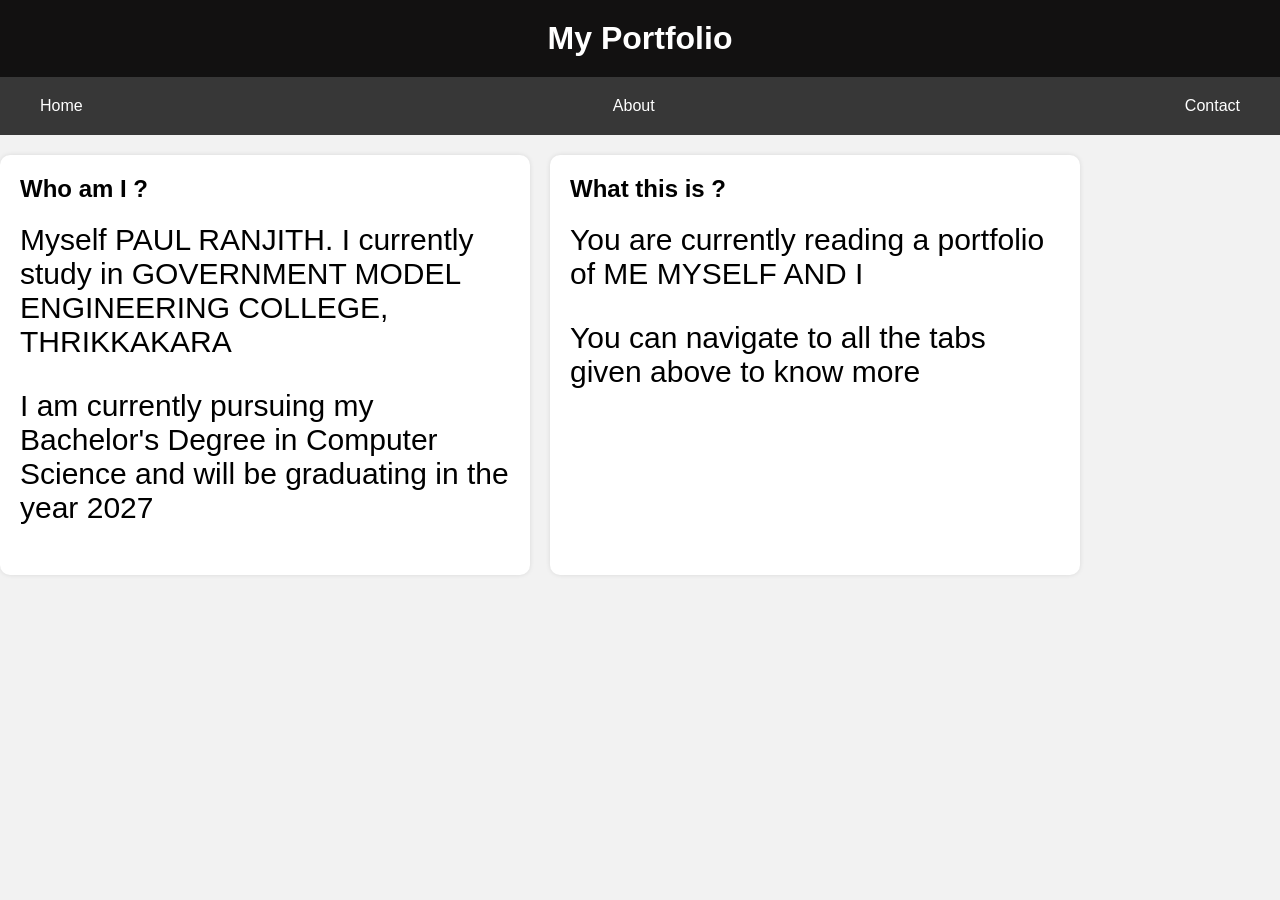
==== index.html @ 49d053ab "index.html renamed." ====
<!DOCTYPE html>
<html>
<head>
	<title>Paul's Portfolio</title>
	<style type="text/css">
		body {
			background-color: #f2f2f2;
			font-family: 'Cascadia Mono', sans-serif;
			margin: 0;
			padding: 0;
		}
		header {
			background-color: #121111;
			color: #fff;
			padding: 20px;
			text-align: center;
		}
		h1 {
			margin: 0;
		}
		nav {
			background-color: #373737;
			color: #fff;
			display: flex;
			flex-wrap: wrap;
			justify-content: space-between;
			padding: 10px 20px;
		}
		nav a {
			color: #fff;
			text-decoration: none;
			padding: 10px 20px;
		}
		main {
			display: flex;
			flex-wrap: wrap;
			margin-top: 20px;
			padding-bottom: 20px;
		}
		main article {
			background-color: #fff;
			border-radius: 10px;
			box-shadow: 0px 0px 5px rgba(0,0,0,0.1);
			flex-basis: calc(50% - 150px);
			margin-right: 20px;
            
			margin-bottom: 20px;
			padding: 20px;
		}
		main article h2 {
			margin-top: 0;
		}
		main article p {
            font-size: 30px;
			margin-top: 10px;
		}
        footer {
            background-color:#333; 
            color:#fff; 
            text-align:center; 
            padding-top:10px; 
            padding-bottom:10px; 
            position:absolute; 
            bottom:-50px; 
            width:100%;
        }
        footer p{
            margin-bottom:-5px; 
        }
    </style>
</head>
<body>
<header>
    <h1>My Portfolio</h1>
</header>
<nav>
    <a href="portfolio.html">Home</a>
    <a href="About_me.html">About</a>
    <a href="Contact.html">Contact</a>
</nav>
<main>
    <article>
        <h2>Who am I ?</h2>
        <p>Myself PAUL RANJITH. I currently study in GOVERNMENT MODEL ENGINEERING COLLEGE, THRIKKAKARA</p>
        <P>I am currently pursuing my Bachelor's Degree in Computer Science and will be graduating in the year 2027</P>

    </article>
    <article>
        <h2>What this is ?</h2>
        <p>You are currently reading a portfolio of ME MYSELF AND I</p>
        <p>You can navigate to all the tabs given above to know more</p>
    </article>
    
</main>



</body>
</html>
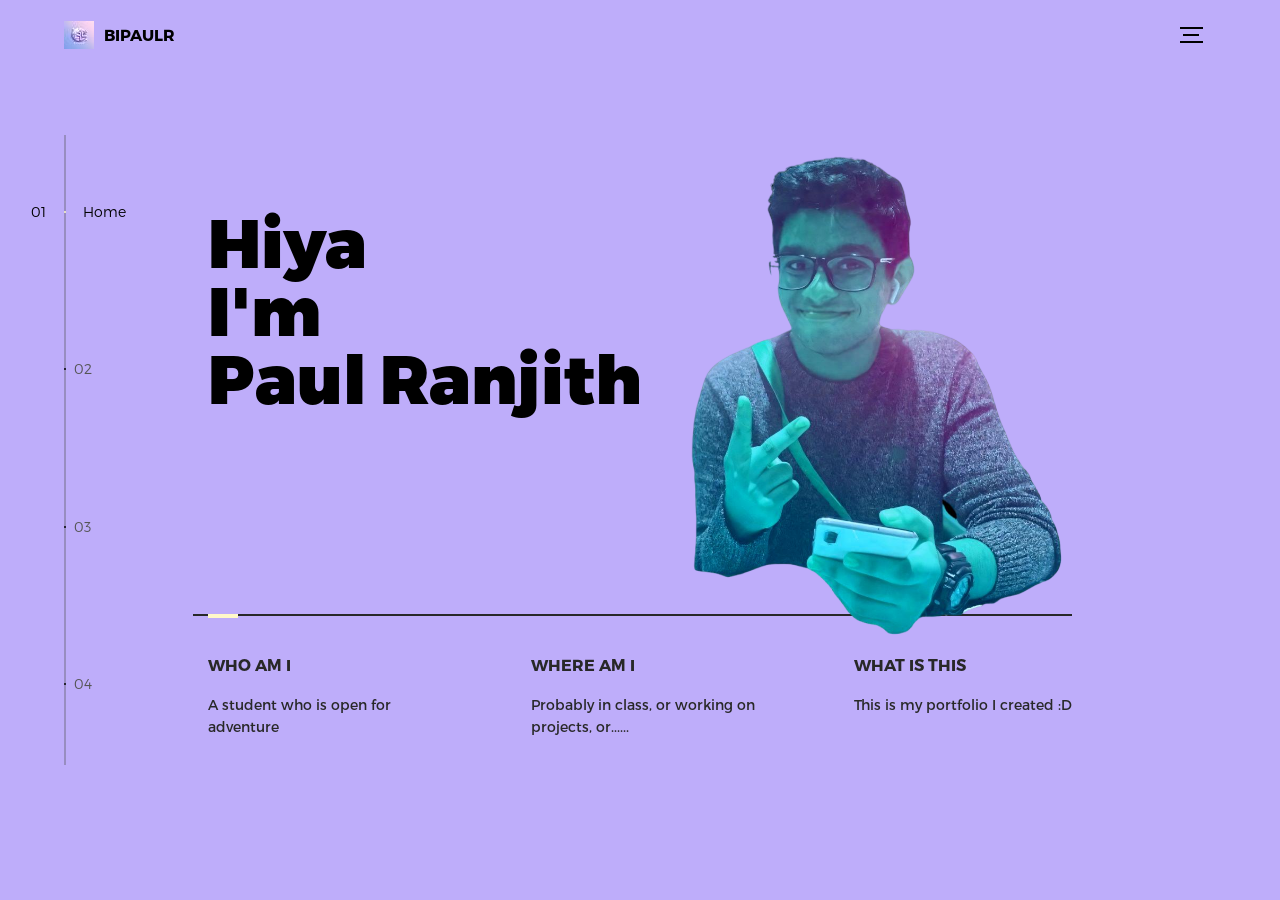
==== commit 2cbe0c42: "second try" ====
--- a/index.html
+++ b/index.html
@@ -1,100 +1,252 @@
 <!DOCTYPE html>
-<html>
+<html lang="en">
 <head>
-	<title>Paul's Portfolio</title>
-	<style type="text/css">
-		body {
-			background-color: #f2f2f2;
-			font-family: 'Cascadia Mono', sans-serif;
-			margin: 0;
-			padding: 0;
-		}
-		header {
-			background-color: #121111;
-			color: #fff;
-			padding: 20px;
-			text-align: center;
-		}
-		h1 {
-			margin: 0;
-		}
-		nav {
-			background-color: #373737;
-			color: #fff;
-			display: flex;
-			flex-wrap: wrap;
-			justify-content: space-between;
-			padding: 10px 20px;
-		}
-		nav a {
-			color: #fff;
-			text-decoration: none;
-			padding: 10px 20px;
-		}
-		main {
-			display: flex;
-			flex-wrap: wrap;
-			margin-top: 20px;
-			padding-bottom: 20px;
-		}
-		main article {
-			background-color: #fff;
-			border-radius: 10px;
-			box-shadow: 0px 0px 5px rgba(0,0,0,0.1);
-			flex-basis: calc(50% - 150px);
-			margin-right: 20px;
-            
-			margin-bottom: 20px;
-			padding: 20px;
-		}
-		main article h2 {
-			margin-top: 0;
-		}
-		main article p {
-            font-size: 30px;
-			margin-top: 10px;
-		}
-        footer {
-            background-color:#333; 
-            color:#fff; 
-            text-align:center; 
-            padding-top:10px; 
-            padding-bottom:10px; 
-            position:absolute; 
-            bottom:-50px; 
-            width:100%;
-        }
-        footer p{
-            margin-bottom:-5px; 
-        }
-    </style>
+  <title>bipaulr</title>
+  <meta charset="utf-8">
+  <meta name="viewport" content="width=device-width, initial-scale=1">
+  <meta http-equiv="X-UA-Compatible" content="IE=edge">
+  <meta name="description" content="HTML5 website template">
+  <meta name="keywords" content="global, template, html, sass, jquery">
+  <meta name="author" content="Bucky Maler">
+  <link rel="stylesheet" href="assets/css/main.css">
 </head>
 <body>
-<header>
-    <h1>My Portfolio</h1>
-</header>
-<nav>
-    <a href="portfolio.html">Home</a>
-    <a href="About_me.html">About</a>
-    <a href="Contact.html">Contact</a>
-</nav>
-<main>
-    <article>
-        <h2>Who am I ?</h2>
-        <p>Myself PAUL RANJITH. I currently study in GOVERNMENT MODEL ENGINEERING COLLEGE, THRIKKAKARA</p>
-        <P>I am currently pursuing my Bachelor's Degree in Computer Science and will be graduating in the year 2027</P>
 
-    </article>
-    <article>
-        <h2>What this is ?</h2>
-        <p>You are currently reading a portfolio of ME MYSELF AND I</p>
-        <p>You can navigate to all the tabs given above to know more</p>
-    </article>
-    
-</main>
+<!-- notification for small viewports and landscape oriented smartphones -->
+<div class="device-notification">
+  <a class="device-notification--logo" href="#0">
+    <img src="assets/img/logo.jpg" alt="logo">
+    <p>bipaulr</p>
+  </a>
+  <p class="device-notification--message">Global has so much to offer that we must request you orient your device to portrait or find a larger screen. You won't be disappointed.</p>
+</div>
 
+<div class="perspective effect-rotate-left">
+  <div class="container"><div class="outer-nav--return"></div>
+    <div id="viewport" class="l-viewport">
+      <div class="l-wrapper">
+        <header class="header">
+          <a class="header--logo" href="#0">
+            <img src="assets/img/logo.jpg" alt="logo">
+            <p>bipaulr</p>
+          </a>
+          <button class="header--cta cta">Say Hi</button>
+          <div class="header--nav-toggle">
+            <span></span>
+          </div>
+        </header>
+        <nav class="l-side-nav">
+          <ul class="side-nav">
+            <li class="is-active"><span>Home</span></li>
+            <li><span>Works</span></li>
+            <li><span>Education</span></li>
+            <li><span>Say Hi</span></li>
+          </ul>
+        </nav>
+        <ul class="l-main-content main-content">
+          <li class="l-section section section--is-active">
+            <div class="intro">
+              <div class="intro--banner">
+                <h1>Hiya<br>I'm<br>Paul Ranjith</h1>
+                <button class="cta">Hire me
+                  <svg version="1.1" id="Layer_1" xmlns="http://www.w3.org/2000/svg" xmlns:xlink="http://www.w3.org/1999/xlink" x="0px" y="0px" viewBox="0 0 150 118" style="enable-background:new 0 0 150 118;" xml:space="preserve">
+                  <g transform="translate(0.000000,118.000000) scale(0.100000,-0.100000)">
+                    <path d="M870,1167c-34-17-55-57-46-90c3-15,81-100,194-211l187-185l-565-1c-431,0-571-3-590-13c-55-28-64-94-18-137c21-20,33-20,597-20h575l-192-193C800,103,794,94,849,39c20-20,39-29,61-29c28,0,63,30,298,262c147,144,272,271,279,282c30,51,23,60-219,304C947,1180,926,1196,870,1167z"/>
+                  </g>
+                  </svg>
+                  <span class="btn-background"></span>
+                </button>
+                <img src="assets/img/purple.png" width="750px" height="1000" alt="Welcome">
+              </div>
+              <div class="intro--options">
+                <a href="#0">
+                  <h3>Who am I</h3>
+                  <p>A student who is open for adventure</p>
+                </a>
+                <a href="#0">
+                  <h3>Where am I</h3>
+                  <p>Probably in class, or working on projects, or......</p>
+                </a>
+                <a href="#0">
+                  <h3>What is this</h3>
+                  <p>This is my portfolio I created :D</p>
+                </a>
+              </div>
+            </div>
+          </li>
+          <li class="l-section section">
+            <div class="work">
+              <h2>Selected work</h2>
+              <div class="work--lockup">
+                <ul class="slider">
+                  <li class="slider--item slider--item-left">
+                    <a href="https://www.linkedin.com/in/paul-ranjith-99b04a291/">
+                      <div class="slider--item-image">
+                        <img src="assets/img/4160a0a7-2f9a-4da7-a329-1d5e3e034acc-1746190487-1368999503-transformed.jpeg" alt="LinkedIn">
+                      </div>
+                      <p class="slider--item-title">LinkedIn</p>
+                      <p class="slider--item-description">Go to my LikedIn</p>
+                    </a>
+                  </li>
+                  <li class="slider--item slider--item-center">
+                    <a href="https://linktr.ee/bipaulr">
+                      <div class="slider--item-image">
+                        <img src="assets/img/linktree.png" alt="Linktree">
+                      </div>
+                      <p class="slider--item-title">Linktree</p>
+                      <p class="slider--item-description">Go to my </p>
+                    </a>
+                  </li>
+                  <li class="slider--item slider--item-right">
+                    <a href="https://github.com/bipaulr">
+                      <div class="slider--item-image">
+                        <img src="assets/img/github.jpg" alt="Github">
+                      </div>
+                      <p class="slider--item-title">Github</p>
+                      <p class="slider--item-description">Go to my Github</p>
+                    </a>
+                  </li>
+                </ul>
+                <div class="slider--prev">
+                  <svg version="1.1" id="Layer_1" xmlns="http://www.w3.org/2000/svg" xmlns:xlink="http://www.w3.org/1999/xlink" x="0px" y="0px"
+                  viewBox="0 0 150 118" style="enable-background:new 0 0 150 118;" xml:space="preserve">
+                  <g transform="translate(0.000000,118.000000) scale(0.100000,-0.100000)">
+                    <path d="M561,1169C525,1155,10,640,3,612c-3-13,1-36,8-52c8-15,134-145,281-289C527,41,562,10,590,10c22,0,41,9,61,29
+                    c55,55,49,64-163,278L296,510h575c564,0,576,0,597,20c46,43,37,109-18,137c-19,10-159,13-590,13l-565,1l182,180
+                    c101,99,187,188,193,199c16,30,12,57-12,84C631,1174,595,1183,561,1169z"/>
+                  </g>
+                  </svg>
+                </div>
+                <div class="slider--next">
+                  <svg version="1.1" id="Layer_1" xmlns="http://www.w3.org/2000/svg" xmlns:xlink="http://www.w3.org/1999/xlink" x="0px" y="0px" viewBox="0 0 150 118" style="enable-background:new 0 0 150 118;" xml:space="preserve">
+                  <g transform="translate(0.000000,118.000000) scale(0.100000,-0.100000)">
+                    <path d="M870,1167c-34-17-55-57-46-90c3-15,81-100,194-211l187-185l-565-1c-431,0-571-3-590-13c-55-28-64-94-18-137c21-20,33-20,597-20h575l-192-193C800,103,794,94,849,39c20-20,39-29,61-29c28,0,63,30,298,262c147,144,272,271,279,282c30,51,23,60-219,304C947,1180,926,1196,870,1167z"/>
+                  </g>
+                  </svg>
+                </div>
+              </div>
+            </div>
+          </li>
+          <li class="l-section section">
+            <div class="about">
+              <div class="about--banner">
+                <h2>These<br>are the places <br>that educated<br>me</h2>
+                <a href="#0">Education
+                  <span>
+                    <svg version="1.1" id="Layer_1" xmlns="http://www.w3.org/2000/svg" xmlns:xlink="http://www.w3.org/1999/xlink" x="0px" y="0px" viewBox="0 0 150 118" style="enable-background:new 0 0 150 118;" xml:space="preserve">
+                    <g transform="translate(0.000000,118.000000) scale(0.100000,-0.100000)">
+                      <path d="M870,1167c-34-17-55-57-46-90c3-15,81-100,194-211l187-185l-565-1c-431,0-571-3-590-13c-55-28-64-94-18-137c21-20,33-20,597-20h575l-192-193C800,103,794,94,849,39c20-20,39-29,61-29c28,0,63,30,298,262c147,144,272,271,279,282c30,51,23,60-219,304C947,1180,926,1196,870,1167z"/>
+                    </g>
+                    </svg>
+                  </span>
+                </a>
+                <img src="assets/img/explosion.png" alt="About Us">
+              </div>
+              <div class="about--options">
+                <a href="https://devamatha.com/">
+                  <h3>Devamatha</h3>
+                </a>
+                <a href="https://www.cps.ac.in/">
+                  <h3>Chavara</h3>
+                </a>
+                <a href="https://www.mec.ac.in/">
+                  <h3>Model</h3>
+                </a>
+              </div>
+            </div>
+          </li>
+          
+          <li class="l-section section">
+            <div class="hire">
+              <h2>Now lemme know YOU. Who are YOU?</h2>
+              <!-- checkout formspree.io for easy form setup -->
+              <form class="work-request">
+                <div class="work-request--options">
+                  <span class="options-a">
+                    <input id="opt-1" type="checkbox" value="app design">
+                    <label for="opt-1">
+                      <svg version="1.1" id="Layer_1" xmlns="http://www.w3.org/2000/svg" xmlns:xlink="http://www.w3.org/1999/xlink" x="0px" y="0px"
+                      viewBox="0 0 150 111" style="enable-background:new 0 0 150 111;" xml:space="preserve">
+                      <g transform="translate(0.000000,111.000000) scale(0.100000,-0.100000)">
+                        <path d="M950,705L555,310L360,505C253,612,160,700,155,700c-6,0-44-34-85-75l-75-75l278-278L550-5l475,475c261,261,475,480,475,485c0,13-132,145-145,145C1349,1100,1167,922,950,705z"/>
+                      </g>
+                      </svg>
+                      Colleague
+                    </label>
+                    <input id="opt-2" type="checkbox" value="graphic design">
+                    <label for="opt-2">
+                      <svg version="1.1" id="Layer_1" xmlns="http://www.w3.org/2000/svg" xmlns:xlink="http://www.w3.org/1999/xlink" x="0px" y="0px"
+                      viewBox="0 0 150 111" style="enable-background:new 0 0 150 111;" xml:space="preserve">
+                      <g transform="translate(0.000000,111.000000) scale(0.100000,-0.100000)">
+                        <path d="M950,705L555,310L360,505C253,612,160,700,155,700c-6,0-44-34-85-75l-75-75l278-278L550-5l475,475c261,261,475,480,475,485c0,13-132,145-145,145C1349,1100,1167,922,950,705z"/>
+                      </g>
+                      </svg>
+                      Professor
+                    </label>
+                    <input id="opt-3" type="checkbox" value="motion design">
+                    <label for="opt-3">
+                      <svg version="1.1" id="Layer_1" xmlns="http://www.w3.org/2000/svg" xmlns:xlink="http://www.w3.org/1999/xlink" x="0px" y="0px"
+                      viewBox="0 0 150 111" style="enable-background:new 0 0 150 111;" xml:space="preserve">
+                      <g transform="translate(0.000000,111.000000) scale(0.100000,-0.100000)">
+                        <path d="M950,705L555,310L360,505C253,612,160,700,155,700c-6,0-44-34-85-75l-75-75l278-278L550-5l475,475c261,261,475,480,475,485c0,13-132,145-145,145C1349,1100,1167,922,950,705z"/>
+                      </g>
+                      </svg>
+                      Internship
+                    </label>
+                  </span>
+                  <span class="options-b">
+                    <input id="opt-4" type="checkbox" value="ux design">
+                    <label for="opt-4">
+                      <svg version="1.1" id="Layer_1" xmlns="http://www.w3.org/2000/svg" xmlns:xlink="http://www.w3.org/1999/xlink" x="0px" y="0px"
+                      viewBox="0 0 150 111" style="enable-background:new 0 0 150 111;" xml:space="preserve">
+                      <g transform="translate(0.000000,111.000000) scale(0.100000,-0.100000)">
+                        <path d="M950,705L555,310L360,505C253,612,160,700,155,700c-6,0-44-34-85-75l-75-75l278-278L550-5l475,475c261,261,475,480,475,485c0,13-132,145-145,145C1349,1100,1167,922,950,705z"/>
+                      </g>
+                      </svg>
+                      Family
+                    </label>
+                    <input id="opt-5" type="checkbox" value="webdesign">
+                    <label for="opt-5">
+                      <svg version="1.1" id="Layer_1" xmlns="http://www.w3.org/2000/svg" xmlns:xlink="http://www.w3.org/1999/xlink" x="0px" y="0px"
+                      viewBox="0 0 150 111" style="enable-background:new 0 0 150 111;" xml:space="preserve">
+                      <g transform="translate(0.000000,111.000000) scale(0.100000,-0.100000)">
+                        <path d="M950,705L555,310L360,505C253,612,160,700,155,700c-6,0-44-34-85-75l-75-75l278-278L550-5l475,475c261,261,475,480,475,485c0,13-132,145-145,145C1349,1100,1167,922,950,705z"/>
+                      </g>
+                      </svg>
+                      Friend
+                    </label>
+                    
+                  </span>
+                </div>
+                <div class="work-request--information">
+                  <div class="information-name">
+                    <input id="name" type="text" spellcheck="false">
+                    <label for="name">Name</label>
+                  </div>
+                  <div class="information-email">
+                    <input id="email" type="email" spellcheck="false">
+                    <label for="email">Email</label>
+                  </div>
+                </div>
+                <input type="submit" value="Say Hi">
+              </form>
+            </div>
+          </li>
+        </ul>
+      </div>
+    </div>
+  </div>
+  <ul class="outer-nav">
+    <li class="is-active">Home</li>
+    <li>Works</li>
+    <li>Education</li>
+   
+    <li>Say Hi</li>
+  </ul>
+</div>
 
-
+<script src="https://ajax.googleapis.com/ajax/libs/jquery/2.2.4/jquery.min.js"></script>
+<script>window.jQuery || document.write('<script src="assets/js/vendor/jquery-2.2.4.min.js"><\/script>')</script>
+<script src="assets/js/functions-min.js"></script>
 </body>
 </html>
-
--- a/assets/css/main.css
+++ b/assets/css/main.css
@@ -0,0 +1,1569 @@
+@font-face{
+	font-family:'Montserrat';
+	src:url("fonts/Montserrat-Black.eot");
+	src:local("☺"),url("fonts/Montserrat-Black.woff") format("woff"),url("fonts/Montserrat-Black.ttf") format("truetype"),url("fonts/Montserrat-Black.svg") format("svg");
+	font-weight:900;
+	font-style:normal
+}
+@font-face{
+	font-family:'Montserrat';
+	src:url("fonts/Montserrat-Bold.eot");
+	src:local("☺"),url("fonts/Montserrat-Bold.woff") format("woff"),url("fonts/Montserrat-Bold.ttf") format("truetype"),url("fonts/Montserrat-Bold.svg") format("svg");
+	font-weight:700;
+	font-style:normal
+}
+@font-face{
+	font-family:'Montserrat';
+	src:url("fonts/Montserrat-Regular.eot");
+	src:local("☺"),url("fonts/Montserrat-Regular.woff") format("woff"),url("fonts/Montserrat-Regular.ttf") format("truetype"),url("fonts/Montserrat-Regular.svg") format("svg");
+	font-weight:400;
+	font-style:normal
+}
+@font-face{
+	font-family:'Montserrat';
+	src:url("fonts/Montserrat-Light.eot");
+	src:local("☺"),url("fonts/Montserrat-Light.woff") format("woff"),url("fonts/Montserrat-Light.ttf") format("truetype"),url("fonts/Montserrat-Light.svg") format("svg");
+	font-weight:300;
+	font-style:normal
+}
+/*! normalize.css v3.0.2 | MIT License | git.io/normalize */
+html{
+	font-family:sans-serif;
+	-ms-text-size-adjust:100%;
+	-webkit-text-size-adjust:100%
+}
+body{
+	margin:0
+}
+article,aside,details,figcaption,figure,footer,header,hgroup,main,menu,nav,section,summary{
+	display:block
+}
+audio,canvas,progress,video{
+	display:inline-block;
+	vertical-align:baseline
+}
+audio:not([controls]){
+	display:none;
+	height:0
+}
+[hidden],template{
+	display:none
+}
+a{
+	background-color:transparent
+}
+a:active,a:hover{
+	outline:0
+}
+abbr[title]{
+	border-bottom:1px dotted
+}
+b,strong{
+	font-weight:bold
+}
+dfn{
+	font-style:italic
+}
+h1{
+	font-size:2em;
+	margin:0.67em 0
+}
+mark{
+	background:#ff0;
+	color:#BEADFA
+}
+small{
+	font-size:80%
+}
+sub,sup{
+	font-size:75%;
+	line-height:0;
+	position:relative;
+	vertical-align:baseline
+}
+sup{
+	top:-0.5em
+}
+sub{
+	bottom:-0.25em
+}
+img{
+	border:0
+}
+svg:not(:root){
+	overflow:hidden
+}
+figure{
+	margin:1em 40px
+}
+hr{
+	box-sizing:content-box;
+	height:0
+}
+pre{
+	overflow:auto
+}
+code,kbd,pre,samp{
+	font-family:monospace, monospace;
+	font-size:1em
+}
+button,input,optgroup,select,textarea{
+	color:inherit;
+	font:inherit;
+	margin:0
+}
+button{
+	overflow:visible
+}
+button,select{
+	text-transform:none
+}
+button,html input[type="button"],input[type="reset"],input[type="submit"]{
+	-webkit-appearance:button;
+	cursor:pointer
+}
+button[disabled],html input[disabled]{
+	cursor:default
+}
+button::-moz-focus-inner,input::-moz-focus-inner{
+	border:0;
+	padding:0
+}
+input{
+	line-height:normal
+}
+input[type="checkbox"],input[type="radio"]{
+	box-sizing:border-box;
+	padding:0
+}
+input[type="number"]::-webkit-inner-spin-button,input[type="number"]::-webkit-outer-spin-button{
+	height:auto
+}
+input[type="search"]{
+	-webkit-appearance:textfield;
+	box-sizing:content-box
+}
+input[type="search"]::-webkit-search-cancel-button,input[type="search"]::-webkit-search-decoration{
+	-webkit-appearance:none
+}
+fieldset{
+	border:1px solid #c0c0c0;
+	margin:0 2px;
+	padding:0.35em 0.625em 0.75em
+}
+legend{
+	border:0;
+	padding:0
+}
+textarea{
+	overflow:auto
+}
+optgroup{
+	font-weight:bold
+}
+table{
+	border-collapse:collapse;
+	border-spacing:0
+}
+td,th{
+	padding:0
+}
+::-moz-selection{
+	background:#FFF498
+}
+::selection{
+	background:#FFF498
+}
+::-moz-selection{
+	background:#FFF498
+}
+img::-moz-selection{
+	background:transparent
+}
+img::selection{
+	background:transparent
+}
+img::-moz-selection{
+	background:transparent
+}
+body{
+	-webkit-tap-highlight-color:#FFF498
+}
+body{
+	background-color:#BEADFA;
+	font-size:14px;
+	line-height:1.6;
+	font-family:"Montserrat",sans-serif;
+	color:#000;
+	-webkit-font-smoothing:antialiased;
+	-webkit-text-size-adjust:100%
+}
+.l-viewport{
+	position:relative;
+	width:100%;
+	height:100vh;
+	box-shadow:0 0 45px 5px rgba(0,0,0,0.85);
+	overflow:hidden
+}
+.l-wrapper{
+	position:relative;
+	width:1440px;
+	max-width:90%;
+	height:100%;
+	margin:0 auto
+}
+.l-side-nav{
+	position:absolute;
+	left:0;
+	display:-webkit-box;
+	display:-webkit-flex;
+	display:-ms-flexbox;
+	display:flex;
+	height:100%;
+	-webkit-box-align:center;
+	-webkit-align-items:center;
+	-ms-flex-align:center;
+	align-items:center
+}
+.l-side-nav::before{
+	content:"";
+	position:absolute;
+	top:50%;
+	left:0;
+	-webkit-transform:translateY(-50%);
+	transform:translateY(-50%);
+	width:2px;
+	height:70%;
+	max-height:750px;
+	background-color:#555;
+	opacity:.35;
+	z-index:10
+}
+@media (max-width: 1180px){
+	.l-side-nav{
+		display:none
+}
+}
+.l-main-content{
+	position:relative;
+	width:100%;
+	height:100%;
+	margin:0;
+	padding:0;
+	list-style:none
+}
+.l-section{
+	position:absolute;
+	width:100%;
+	height:100%
+}
+.device-notification{
+	display:none;
+	position:fixed;
+	top:0;
+	left:0;
+	width:100%;
+	height:100%;
+	-webkit-box-orient:vertical;
+	-webkit-box-direction:normal;
+	-webkit-flex-direction:column;
+	-ms-flex-direction:column;
+	flex-direction:column;
+	-webkit-box-align:center;
+	-webkit-align-items:center;
+	-ms-flex-align:center;
+	-ms-grid-row-align:center;
+	align-items:center;
+	-webkit-box-pack:center;
+	-webkit-justify-content:center;
+	-ms-flex-pack:center;
+	justify-content:center;
+	background-color:#BEADFA;
+	z-index:12
+}
+.device-notification--logo{
+	display:-webkit-box;
+	display:-webkit-flex;
+	display:-ms-flexbox;
+	display:flex;
+	-webkit-box-align:center;
+	-webkit-align-items:center;
+	-ms-flex-align:center;
+	align-items:center;
+	text-decoration:none;
+	color:#000
+}
+.device-notification--logo p{
+	margin:0 0 0 10px;
+	font-size:16px;
+	font-weight:700;
+	text-transform:uppercase
+}
+.device-notification--message{
+	width:70%;
+	margin:30px 0 0 0;
+	font-weight:700;
+	text-align:center
+}
+@media (max-width: 767px) and (min-width: 601px) and (max-height: 680px){
+	.device-notification{
+		display:-webkit-box;
+		display:-webkit-flex;
+		display:-ms-flexbox;
+		display:flex
+}
+}
+@media (max-width: 600px) and (min-width: 480px) and (max-height: 580px){
+	.device-notification{
+		display:-webkit-box;
+		display:-webkit-flex;
+		display:-ms-flexbox;
+		display:flex
+}
+}
+@media (max-width: 736px) and (min-width: 360px) and (orientation: landscape){
+	.device-notification{
+		display:-webkit-box;
+		display:-webkit-flex;
+		display:-ms-flexbox;
+		display:flex
+}
+}
+@media(max-width: 359px){
+	.device-notification{
+		display:-webkit-box;
+		display:-webkit-flex;
+		display:-ms-flexbox;
+		display:flex
+}
+}
+.section{
+	opacity:0;
+	visibility:hidden;
+	-webkit-transition:opacity .4s ease-in-out,visibility 0s .4s;
+	transition:opacity .4s ease-in-out,visibility 0s .4s
+}
+.section--is-active{
+	opacity:1;
+	visibility:visible;
+	z-index:1;
+	-webkit-transition:opacity .4s ease-in-out .4s;
+	transition:opacity .4s ease-in-out .4s
+}
+.section--next{
+	-webkit-transform:translateY(-45px);
+	transform:translateY(-45px);
+	-webkit-transition:-webkit-transform .4s ease-in-out;
+	transition:-webkit-transform .4s ease-in-out;
+	transition:transform .4s ease-in-out;
+	transition:transform .4s ease-in-out, -webkit-transform .4s ease-in-out
+}
+.section--prev{
+	-webkit-transform:translateY(45px);
+	transform:translateY(45px);
+	-webkit-transition:-webkit-transform .4s ease-in-out;
+	transition:-webkit-transform .4s ease-in-out;
+	transition:transform .4s ease-in-out;
+	transition:transform .4s ease-in-out, -webkit-transform .4s ease-in-out
+}
+.header{
+	position:absolute;
+	top:0;
+	left:0;
+	display:-webkit-box;
+	display:-webkit-flex;
+	display:-ms-flexbox;
+	display:flex;
+	width:100%;
+	height:70px;
+	-webkit-box-align:center;
+	-webkit-align-items:center;
+	-ms-flex-align:center;
+	align-items:center;
+	-webkit-box-pack:justify;
+	-webkit-justify-content:space-between;
+	-ms-flex-pack:justify;
+	justify-content:space-between;
+	z-index:10
+}
+.header--logo{
+	display:-webkit-box;
+	display:-webkit-flex;
+	display:-ms-flexbox;
+	display:flex;
+	-webkit-box-align:center;
+	-webkit-align-items:center;
+	-ms-flex-align:center;
+	align-items:center;
+	text-decoration:none;
+	color:#000
+}
+.header--logo p{
+	margin:0 0 0 10px;
+	font-size:16px;
+	font-weight:700;
+	text-transform:uppercase
+}
+.header--nav-toggle{
+	display:-webkit-box;
+	display:-webkit-flex;
+	display:-ms-flexbox;
+	display:flex;
+	width:50px;
+	height:50px;
+	-webkit-box-orient:vertical;
+	-webkit-box-direction:normal;
+	-webkit-flex-direction:column;
+	-ms-flex-direction:column;
+	flex-direction:column;
+	-webkit-box-align:center;
+	-webkit-align-items:center;
+	-ms-flex-align:center;
+	align-items:center;
+	-webkit-box-pack:center;
+	-webkit-justify-content:center;
+	-ms-flex-pack:center;
+	justify-content:center;
+	cursor:pointer
+}
+.header--nav-toggle span,.header--nav-toggle::before,.header--nav-toggle::after{
+	content:"";
+	position:relative;
+	width:16px;
+	height:2px;
+	background-color:#000
+}
+.header--nav-toggle::before{
+	bottom:5px;
+	width:23px
+}
+.header--nav-toggle::after{
+	top:5px;
+	width:23px
+}
+.header--cta{
+	position:absolute;
+	top:50%;
+	left:50%;
+	-webkit-transform:translate(-50%, -50%);
+	transform:translate(-50%, -50%);
+	padding:0 20px;
+	line-height:30px;
+	text-decoration:none;
+	color:#000;
+	font-weight:700;
+	text-transform:uppercase;
+	background-color:#FFF8C9;
+	border:none;
+	opacity:0;
+	visibility:hidden;
+	-webkit-transition:opacity .4s ease-in-out,visibility 0s .4s;
+	transition:opacity .4s ease-in-out,visibility 0s .4s
+}
+.header--cta:focus{
+	outline:none
+}
+.header--cta.is-active{
+	opacity:1;
+	visibility:visible;
+	-webkit-transition:opacity .4s ease-in-out .4s;
+	transition:opacity .4s ease-in-out .4s
+}
+@media (max-width: 767px){
+	.header--cta{
+		display:none
+}
+}
+.side-nav{
+	position:relative;
+	display:-webkit-box;
+	display:-webkit-flex;
+	display:-ms-flexbox;
+	display:flex;
+	width:100px;
+	height:70%;
+	max-height:750px;
+	-webkit-box-orient:vertical;
+	-webkit-box-direction:normal;
+	-webkit-flex-direction:column;
+	-ms-flex-direction:column;
+	flex-direction:column;
+	-webkit-justify-content:space-around;
+	-ms-flex-pack:distribute;
+	justify-content:space-around;
+	margin:0;
+	padding:0;
+	list-style-position:inside;
+	z-index:10
+}
+.side-nav>li{
+	position:relative;
+	top:-5px;
+	color:#000;
+	font-size:6px;
+	cursor:pointer
+}
+.side-nav>li span{
+	position:relative;
+	top:3px;
+	left:10px;
+	color:#000;
+	font-size:14px;
+	font-weight:300;
+	opacity:0;
+	visibility:hidden
+}
+.side-nav>li::before{
+	position:absolute;
+	top:3px;
+	left:10px;
+	color:#555;
+	font-size:14px;
+	font-weight:300
+}
+.side-nav li:nth-child(1)::before{
+	content:"01"
+}
+.side-nav li:nth-child(2)::before{
+	content:"02"
+}
+.side-nav li:nth-child(3)::before{
+	content:"03"
+}
+.side-nav li:nth-child(4)::before{
+	content:"04"
+}
+.side-nav li:nth-child(5)::before{
+	content:"05"
+}
+.side-nav li.is-active{
+	color:#FFF8C9;
+	-webkit-transition:color .4s ease-in-out;
+	transition:color .4s ease-in-out
+}
+.side-nav li.is-active span{
+	opacity:1;
+	visibility:visible;
+	-webkit-transition:opacity .4s ease-in-out;
+	transition:opacity .4s ease-in-out
+}
+.side-nav li.is-active::before{
+	left:-33px;
+	color:#000
+}
+.intro{
+	position:relative;
+	display:-webkit-box;
+	display:-webkit-flex;
+	display:-ms-flexbox;
+	display:flex;
+	width:900px;
+	max-width:75%;
+	height:100%;
+	-webkit-box-orient:vertical;
+	-webkit-box-direction:normal;
+	-webkit-flex-direction:column;
+	-ms-flex-direction:column;
+	flex-direction:column;
+	-webkit-box-pack:center;
+	-webkit-justify-content:center;
+	-ms-flex-pack:center;
+	justify-content:center;
+	margin:0 auto
+}
+@media (max-width: 1180px){
+	.intro{
+		max-width:100%
+}
+}
+.intro--banner{
+	position:relative;
+	height:475px
+}
+.intro--banner::before{
+	content:"";
+	position:absolute;
+	bottom:20px;
+	left:-15px;
+	right:0;
+	height:2px;
+	background-color:#282828
+}
+.intro--banner::after{
+	content:"";
+	position:absolute;
+	bottom:18px;
+	left:0;
+	width:30px;
+	height:4px;
+	background-color:#FFF8C9
+}
+.intro--banner h1{
+	position:relative;
+	font-size:68px;
+	font-weight:900;
+	line-height:1;
+	z-index:1
+}
+.intro--banner button{
+	position:relative;
+	padding:5px 17px 5px 12px;
+	font-weight:700;
+	text-transform:uppercase;
+	background-color:transparent;
+	border:none
+}
+.intro--banner button .btn-background{
+	position:absolute;
+	top:0;
+	left:23px;
+	right:0;
+	height:100%;
+	background-color:#FFF8C9;
+	z-index:-1;
+	-webkit-transition:left .2s ease-in-out;
+	transition:left .2s ease-in-out
+}
+.intro--banner button:hover .btn-background{
+	left:0
+}
+.intro--banner button:focus{
+	outline:none
+}
+.intro--banner button svg{
+	position:relative;
+	left:5px;
+	width:15px;
+	fill:#000
+}
+.intro--banner img{
+	position:relative;
+	bottom:550px;
+	right:-100px;
+    
+}
+.intro--options{
+	display:-webkit-box;
+	display:-webkit-flex;
+	display:-ms-flexbox;
+	display:flex;
+	-webkit-box-pack:justify;
+	-webkit-justify-content:space-between;
+	-ms-flex-pack:justify;
+	justify-content:space-between;
+	margin:0;
+	padding:0;
+	list-style:none
+}
+.intro--options>a{
+	max-width:250px;
+	text-decoration:none;
+	color:#282828;
+	-webkit-transition:color .2s ease-in-out;
+	transition:color .2s ease-in-out
+}
+.intro--options>a:hover{
+	color:#000
+}
+.intro--options h3{
+	font-size:16px;
+	text-transform:uppercase
+}
+.intro--options p{
+	margin-bottom:0
+}
+@media (max-width: 900px){
+	.intro--banner{
+		height:380px
+}
+	.intro--banner h1{
+		font-size:55px
+}
+	.intro--banner img{
+		width:430px
+}
+	.intro--options>a{
+		margin-right:30px
+}
+	.intro--options>a:last-child{
+		margin-right:0
+}
+}
+@media (max-width: 767px){
+	.intro--banner{
+		height:305px
+}
+	.intro--banner h1{
+		font-size:44px
+}
+	.intro--banner img{
+		width:330px
+}
+	.intro--options{
+		display:block
+}
+	.intro--options>a{
+		display:block;
+		max-width:100%;
+		margin:0 0 30px 0
+}
+	.intro--options>a:last-child{
+		margin-bottom:0
+}
+}
+@media (max-width: 600px){
+	.intro--banner{
+		height:360px
+}
+	.intro--banner h1{
+		font-size:55px
+}
+	.intro--banner img{
+		display:none
+}
+}
+@media (max-width: 600px) and (max-height: 750px){
+	.intro--banner{
+		height:auto
+}
+	.intro--banner::before,.intro--banner::after{
+		display:none
+}
+	.intro--banner h1{
+		margin: top 0px;
+}
+	.intro--options{
+		display:none
+}
+}
+.work{
+	position:relative;
+	display:-webkit-box;
+	display:-webkit-flex;
+	display:-ms-flexbox;
+	display:flex;
+	width:960px;
+	max-width:80%;
+	height:100%;
+	-webkit-box-orient:vertical;
+	-webkit-box-direction:normal;
+	-webkit-flex-direction:column;
+	-ms-flex-direction:column;
+	flex-direction:column;
+	-webkit-box-pack:center;
+	-webkit-justify-content:center;
+	-ms-flex-pack:center;
+	justify-content:center;
+	margin:0 auto
+}
+@media (max-width: 1180px){
+	.work{
+		max-width:100%
+}
+}
+.work h2{
+	margin:0 0 20px 0;
+	font-size:30px;
+	text-align:center
+}
+.work--lockup{
+	position:relative
+}
+.work--lockup .slider{
+	position:relative;
+	display:-webkit-box;
+	display:-webkit-flex;
+	display:-ms-flexbox;
+	display:flex;
+	width:80%;
+	margin:0 auto;
+	padding:0;
+	list-style:none
+}
+.work--lockup .slider--item{
+	position:absolute;
+	display:none;
+	text-align:center
+}
+.work--lockup .slider--item a{
+	text-decoration:none;
+	color:#858585
+}
+.work--lockup .slider--item-title{
+	margin-top:10px;
+	font-size:12px;
+	font-weight:700;
+	text-transform:uppercase
+}
+.work--lockup .slider--item-description{
+	display:none;
+	max-width:250px;
+	margin:0 auto
+}
+.work--lockup .slider--item-image{
+	width:150px;
+	height:150px;
+	margin:0 auto;
+	border-radius:50%;
+	overflow:hidden
+}
+.work--lockup .slider--item-image img{
+	width:100%
+}
+.work--lockup .slider--item-left{
+	top:50%;
+	left:0;
+	-webkit-transform:translateY(-50%);
+	transform:translateY(-50%);
+	display:block
+}
+.work--lockup .slider--item-right{
+	top:50%;
+	right:0;
+	-webkit-transform:translateY(-50%);
+	transform:translateY(-50%);
+	display:block
+}
+.work--lockup .slider--item-center{
+	position:relative;
+	top:30px;
+	left:50%;
+	-webkit-transform:translateX(-50%);
+	transform:translateX(-50%);
+	display:block
+}
+.work--lockup .slider--item-center a{
+	color:#000
+}
+.work--lockup .slider--item-center .slider--item-title{
+	margin-top:25px;
+	font-size:16px
+}
+.work--lockup .slider--item-center .slider--item-description{
+	display:block
+}
+.work--lockup .slider--item-center .slider--item-image{
+	width:300px;
+	height:300px
+}
+.work--lockup .slider--next,.work--lockup .slider--prev{
+	position:absolute;
+	top:160px;
+	display:-webkit-box;
+	display:-webkit-flex;
+	display:-ms-flexbox;
+	display:flex;
+	width:50px;
+	height:50px;
+	-webkit-box-align:center;
+	-webkit-align-items:center;
+	-ms-flex-align:center;
+	align-items:center;
+	-webkit-box-pack:center;
+	-webkit-justify-content:center;
+	-ms-flex-pack:center;
+	justify-content:center;
+	background-color:#282828;
+	border-radius:50%;
+	cursor:pointer
+}
+.work--lockup .slider--next svg,.work--lockup .slider--prev svg{
+	width:20px;
+	fill:#000
+}
+.work--lockup .slider--next{
+	right:0
+}
+.work--lockup .slider--prev{
+	left:0
+}
+@media (max-width: 900px){
+	.work--lockup .slider--item-image{
+		width:120px;
+		height:120px
+}
+	.work--lockup .slider--item-center .slider--item-image{
+		width:240px;
+		height:240px
+}
+	.work--lockup .slider--next,.work--lockup .slider--prev{
+		top:130px
+}
+}
+@media (max-width: 767px){
+	.work--lockup .slider{
+		width:75%
+}
+	.work--lockup .slider--item-image{
+		width:90px;
+		height:90px
+}
+	.work--lockup .slider--item-center .slider--item-image{
+		width:190px;
+		height:190px
+}
+	.work--lockup .slider--next,.work--lockup .slider--prev{
+		top:105px
+}
+}
+@media (max-width: 600px){
+	.work--lockup .slider{
+		width:auto
+}
+	.work--lockup .slider--item-left,.work--lockup .slider--item-right{
+		display:none
+}
+}
+.about{
+	position:relative;
+	display:-webkit-box;
+	display:-webkit-flex;
+	display:-ms-flexbox;
+	display:flex;
+	width:900px;
+	max-width:75%;
+	height:100%;
+	-webkit-box-orient:vertical;
+	-webkit-box-direction:normal;
+	-webkit-flex-direction:column;
+	-ms-flex-direction:column;
+	flex-direction:column;
+	-webkit-box-pack:center;
+	-webkit-justify-content:center;
+	-ms-flex-pack:center;
+	justify-content:center;
+	margin:0 auto
+}
+@media (max-width: 1180px){
+	.about{
+		max-width:100%
+}
+}
+.about--banner{
+	position:relative;
+	height:475px
+}
+.about--banner::before{
+	content:"";
+	position:absolute;
+	top:20px;
+	left:200px;
+	-webkit-transform:rotate(-25deg);
+	transform:rotate(-25deg);
+	border:5px solid #FFF8C9;
+	border-right-color:transparent;
+	border-bottom-color:transparent
+}
+.about--banner::after{
+	content:"";
+	position:absolute;
+	top:75px;
+	left:400px;
+	-webkit-transform:rotate(45deg);
+	transform:rotate(45deg);
+	width:10px;
+	height:10px;
+	background-color:#FFF8C9
+}
+.about--banner h2{
+	position:relative;
+	margin-top:35px;
+	font-size:68px;
+	font-weight:900;
+	line-height:1;
+	z-index:1
+}
+.about--banner h2::before{
+	content:"";
+	position:absolute;
+	top:60px;
+	left:268px;
+	width:30px;
+	height:30px;
+	background-color:#FFF8C9;
+	border-radius:50%
+}
+.about--banner h2::after{
+	content:"";
+	position:absolute;
+	top:255px;
+	left:255px;
+	width:10px;
+	height:10px;
+	background-color:#FFF8C9
+}
+.about--banner a{
+	padding:5px 17px 5px 0;
+	text-decoration:none;
+	color:#000;
+	font-weight:700;
+	text-transform:uppercase;
+	background-color:transparent
+}
+.about--banner a:hover svg{
+	left:10px
+}
+.about--banner a svg{
+	position:relative;
+	left:5px;
+	width:15px;
+	fill:#000;
+	-webkit-transition:left .2s ease-in-out;
+	transition:left .2s ease-in-out
+}
+.about--banner img{
+	position:absolute;
+	bottom:-90px;
+	right:-12px
+}
+.about--options{
+	display:-webkit-box;
+	display:-webkit-flex;
+	display:-ms-flexbox;
+	display:flex;
+	max-width:600px;
+	-webkit-box-pack:justify;
+	-webkit-justify-content:space-between;
+	-ms-flex-pack:justify;
+	justify-content:space-between;
+	margin:0;
+	padding:0;
+	list-style:none
+}
+.about--options>a{
+	position:relative;
+	width:150px;
+	height:75px;
+	text-decoration:none;
+	color:#000;
+	border:10px solid #FFF8C9;
+	background-position:center;
+	background-size:cover;
+	background-repeat:no-repeat
+}
+.about--options>a:nth-child(1){
+	background-image:url("../img/devamatha.jpeg")
+}
+.about--options>a:nth-child(2){
+	background-image:url("../img/chavara.jpeg")
+}
+.about--options>a:nth-child(3){
+	background-image:url("../img/model.jpeg")
+}
+.about--options>a:hover h3{
+	bottom:-50px
+}
+.about--options h3{
+	position:absolute;
+	bottom:-38px;
+	left:10px;
+	font-size:16px;
+	text-transform:uppercase;
+	-webkit-transition:bottom .2s ease-in-out,left .2s ease-in-out;
+	transition:bottom .2s ease-in-out,left .2s ease-in-out
+}
+@media (max-width: 767px){
+	.about--banner{
+		height:305px
+}
+	.about--banner::before{
+		top:0;
+		left:125px
+}
+	.about--banner::after{
+		top:35px;
+		left:260px
+}
+	.about--banner h2{
+		margin-top:10px;
+		font-size:44px
+}
+	.about--banner h2::before{
+		top:28px;
+		left:168px
+}
+	.about--banner h2::after{
+		top:163px;
+		left:163px
+}
+	.about--banner img{
+		width:315px
+}
+}
+@media (max-width: 600px){
+	.about--banner{
+		height:auto
+}
+	.about--banner::before{
+		left:155px
+}
+	.about--banner::after{
+		left:310px
+}
+	.about--banner h2{
+		margin-top:0;
+		font-size:55px
+}
+	.about--banner h2::before{
+		top:43px;
+		left:214px
+}
+	.about--banner h2::after{
+		top:205px;
+		left:205px
+}
+	.about--banner img{
+		display:none
+}
+	.about--options{
+		display:none
+}
+}
+.contact{
+	position:fixed;
+	top:0;
+	left:0;
+	width:100%;
+	height:100%;
+	background-image:url;
+	background-position:center;
+	background-size:cover;
+	background-repeat:no-repeat
+}
+.contact--lockup{
+	position:relative;
+	display:-webkit-box;
+	display:-webkit-flex;
+	display:-ms-flexbox;
+	display:flex;
+	width:900px;
+	max-width:75%;
+	height:100%;
+	-webkit-box-align:center;
+	-webkit-align-items:center;
+	-ms-flex-align:center;
+	align-items:center;
+	-webkit-box-pack:end;
+	-webkit-justify-content:flex-end;
+	-ms-flex-pack:end;
+	justify-content:flex-end;
+	margin:0 auto
+}
+@media (max-width: 1180px){
+	.contact--lockup{
+		max-width:90%
+}
+}
+@media (max-width: 767px){
+	.contact--lockup{
+		-webkit-box-pack:center;
+		-webkit-justify-content:center;
+		-ms-flex-pack:center;
+		justify-content:center
+}
+}
+.contact--lockup .modal{
+	padding:45px 45px;
+	text-align:center;
+	background-color:#0c0c0c;
+	box-shadow:0 0 30px 0 rgba(0,0,0,0.75)
+}
+.contact--lockup .modal--information p,.contact--lockup .modal--information a{
+	display:block;
+	margin:14px 0;
+	text-decoration:none;
+	color:#000;
+	font-weight:700
+}
+.contact--lockup .modal--information p{
+	margin-top:0
+}
+.contact--lockup .modal--options{
+	margin:0;
+	padding:0;
+	list-style:none
+}
+.contact--lockup .modal--options>li{
+	width:130px;
+	margin:0 auto 25px auto
+}
+.contact--lockup .modal--options li:nth-child(1){
+	background-color:#FFF8C9
+}
+.contact--lockup .modal--options li:nth-child(2){
+	background-color:#ea4c89
+}
+.contact--lockup .modal--options li:nth-child(3){
+	margin-bottom:0;
+	background-color:#FFF8C9;
+	text-transform:uppercase
+}
+.contact--lockup .modal--options a{
+	display:block;
+	width:100%;
+	padding:8px 0;
+	text-decoration:none;
+	color:#000;
+	font-weight:700
+}
+.hire{
+	position:relative;
+	display:-webkit-box;
+	display:-webkit-flex;
+	display:-ms-flexbox;
+	display:flex;
+	width:700px;
+	max-width:75%;
+	height:100%;
+	-webkit-box-orient:vertical;
+	-webkit-box-direction:normal;
+	-webkit-flex-direction:column;
+	-ms-flex-direction:column;
+	flex-direction:column;
+	-webkit-box-pack:center;
+	-webkit-justify-content:center;
+	-ms-flex-pack:center;
+	justify-content:center;
+	margin:0 auto
+}
+@media (max-width: 1180px){
+	.hire{
+		max-width:100%
+}
+}
+.hire h2{
+	margin:0 0 20px 0;
+	font-size:30px;
+	text-align:center
+}
+.work-request{
+	display:-webkit-box;
+	display:-webkit-flex;
+	display:-ms-flexbox;
+	display:flex;
+	width:100%;
+	-webkit-box-orient:vertical;
+	-webkit-box-direction:normal;
+	-webkit-flex-direction:column;
+	-ms-flex-direction:column;
+	flex-direction:column;
+	-webkit-box-align:center;
+	-webkit-align-items:center;
+	-ms-flex-align:center;
+	align-items:center;
+	color:#000
+}
+.work-request input[type="submit"]{
+	width:400px;
+	max-width:100%;
+	line-height:50px;
+	font-size:16px;
+	font-weight:700;
+	text-transform:uppercase;
+	background-color:#FFF8C9;
+	border:none;
+	border-radius:0
+}
+.work-request input[type="submit"]:focus{
+	outline:none
+}
+.work-request--options{
+	display:-webkit-box;
+	display:-webkit-flex;
+	display:-ms-flexbox;
+	display:flex;
+	width:100%;
+	-webkit-box-orient:vertical;
+	-webkit-box-direction:normal;
+	-webkit-flex-direction:column;
+	-ms-flex-direction:column;
+	flex-direction:column;
+	-webkit-box-align:center;
+	-webkit-align-items:center;
+	-ms-flex-align:center;
+	align-items:center;
+	margin:30px 0
+}
+.work-request--options .options-a{
+	display:-webkit-box;
+	display:-webkit-flex;
+	display:-ms-flexbox;
+	display:flex;
+	width:100%;
+	-webkit-box-pack:justify;
+	-webkit-justify-content:space-between;
+	-ms-flex-pack:justify;
+	justify-content:space-between
+}
+.work-request--options .options-b{
+	display:-webkit-box;
+	display:-webkit-flex;
+	display:-ms-flexbox;
+	display:flex;
+	width:72%;
+	-webkit-flex-wrap:wrap;
+	-ms-flex-wrap:wrap;
+	flex-wrap:wrap;
+	-webkit-justify-content:space-around;
+	-ms-flex-pack:distribute;
+	justify-content:space-around
+}
+.work-request--options label{
+	display:block;
+	width:200px;
+	margin-bottom:30px;
+	line-height:50px;
+	font-size:16px;
+	font-weight:700;
+	text-align:center;
+	border:2px solid #000;
+	cursor:pointer;
+	-webkit-transition:background-color .2s ease-in-out,border-color .2s ease-in-out;
+	transition:background-color .2s ease-in-out,border-color .2s ease-in-out
+}
+.work-request--options label svg{
+	position:relative;
+	left:-5px;
+	width:0;
+	fill:#000;
+	-webkit-transition:width .2s ease-in-out;
+	transition:width .2s ease-in-out
+}
+.work-request--options input[type="checkbox"]{
+	display:none
+}
+.work-request--options input[type="checkbox"]:checked+label{
+	background-color:#FFF8C9;
+	border-color:#FFF8C9
+}
+.work-request--options input[type="checkbox"]:checked+label svg{
+	width:15px
+}
+.work-request--information{
+	display:-webkit-box;
+	display:-webkit-flex;
+	display:-ms-flexbox;
+	display:flex;
+	width:100%;
+	-webkit-box-pack:justify;
+	-webkit-justify-content:space-between;
+	-ms-flex-pack:justify;
+	justify-content:space-between;
+	margin-bottom:60px
+}
+.work-request--information .information-name,.work-request--information .information-email{
+	position:relative;
+	width:45%;
+	height:50px;
+	font-size:30px;
+	font-weight:300
+}
+.work-request--information input[type="text"],.work-request--information input[type="email"]{
+	width:100%;
+	padding:0 0 5px 0;
+	background-color:transparent;
+	border:none;
+	border-bottom:1px solid #000;
+	border-radius:0
+}
+.work-request--information input[type="text"]:focus,.work-request--information input[type="email"]:focus{
+	outline:none;
+	background-color:#0c0c0c
+}
+.work-request--information label{
+	position:absolute;
+	top:0;
+	left:0;
+	pointer-events:none;
+	-webkit-transition:top .2s ease-in-out,font-size .2s ease-in-out;
+	transition:top .2s ease-in-out,font-size .2s ease-in-out
+}
+.work-request--information input:focus+label,.work-request--information input.has-value+label{
+	top:-15px;
+	font-size:14px
+}
+@media (max-width: 767px){
+	.work-request--options{
+		-webkit-box-orient:horizontal;
+		-webkit-box-direction:normal;
+		-webkit-flex-direction:row;
+		-ms-flex-direction:row;
+		flex-direction:row;
+		-webkit-justify-content:space-around;
+		-ms-flex-pack:distribute;
+		justify-content:space-around
+}
+	.work-request--options .options-a,.work-request--options .options-b{
+		display:block;
+		width:auto
+}
+}
+@media (max-width: 600px){
+	.work-request--options{
+		margin:20px 0
+}
+}
+@media (max-width: 600px) and (max-width: 415px){
+	.work-request--options{
+		-webkit-box-pack:justify;
+		-webkit-justify-content:space-between;
+		-ms-flex-pack:justify;
+		justify-content:space-between
+}
+}
+@media (max-width: 600px){
+	.work-request--options label{
+		width:150px;
+		margin-bottom:15px;
+		font-size:14px
+}
+	.work-request--options input[type="checkbox"]:checked+label svg{
+		width:12px
+}
+	.work-request--information{
+		margin-bottom:30px
+}
+	.work-request--information .information-name,.work-request--information .information-email{
+		height:40px;
+		font-size:24px
+}
+}
+.perspective{
+	position:relative;
+	width:100%;
+	height:100%;
+	overflow:hidden
+}
+.perspective--modalview{
+	position:fixed;
+	-webkit-perspective:1500px;
+	perspective:1500px
+}
+.container{
+	position:relative;
+	-webkit-transform:translateZ(0) translateX(0) rotateY(0deg);
+	transform:translateZ(0) translateX(0) rotateY(0deg);
+	min-height:100%;
+	outline:30px solid #FFF8C9;
+	-webkit-transition:-webkit-transform .4s;
+	transition:-webkit-transform .4s;
+	transition:transform .4s;
+	transition:transform .4s, -webkit-transform .4s
+}
+.modalview .container{
+	position:absolute;
+	width:100%;
+	height:100%;
+	overflow:hidden;
+	-webkit-backface-visibility:hidden;
+	backface-visibility:hidden
+}
+.effect-rotate-left .container{
+	-webkit-transform-origin:0% 50%;
+	transform-origin:0% 50%;
+	-webkit-transition:-webkit-transform .4s;
+	transition:-webkit-transform .4s;
+	transition:transform .4s;
+	transition:transform .4s, -webkit-transform .4s
+}
+.effect-rotate-left--animate .container{
+	-webkit-transform:translateZ(-1800px) translateX(-50%) rotateY(45deg);
+	transform:translateZ(-1800px) translateX(-50%) rotateY(45deg);
+	outline:30px solid #FFF8C9
+}
+.outer-nav{
+	position:absolute;
+	top:50%;
+	left:55%;
+	-webkit-transform:translateY(-50%);
+	transform:translateY(-50%);
+	-webkit-transform-style:preserve-3d;
+	transform-style:preserve-3d;
+	margin:0;
+	padding:0;
+	list-style:none;
+	text-align:center;
+	visibility:hidden;
+	-webkit-transition:visibility 0s .2s;
+	transition:visibility 0s .2s
+}
+.outer-nav.is-vis{
+	visibility:visible
+}
+.outer-nav--return{
+	position:absolute;
+	top:0;
+	left:0;
+	width:100%;
+	height:100%;
+	display:none;
+	cursor:pointer;
+	z-index:11
+}
+.outer-nav--return.is-vis{
+	display:block
+}
+.outer-nav>li{
+	-webkit-transform-style:preserve-3d;
+	transform-style:preserve-3d;
+	-webkit-transform:translateX(350px) translateZ(-1000px);
+	transform:translateX(350px) translateZ(-1000px);
+	font-size:55px;
+	font-weight:900;
+	opacity:0;
+	cursor:pointer;
+	-webkit-transition:opacity .2s,-webkit-transform .2s;
+	transition:opacity .2s,-webkit-transform .2s;
+	transition:transform .2s,opacity .2s;
+	transition:transform .2s,opacity .2s,-webkit-transform .2s
+}
+.outer-nav>li.is-vis{
+	-webkit-transform:translateX(0) translateZ(0);
+	transform:translateX(0) translateZ(0);
+	opacity:1;
+	-webkit-transition:opacity .4s,-webkit-transform .4s;
+	transition:opacity .4s,-webkit-transform .4s;
+	transition:transform .4s,opacity .4s;
+	transition:transform .4s,opacity .4s,-webkit-transform .4s
+}
+.outer-nav>li::before{
+	content:"";
+	position:absolute;
+	top:50%;
+	left:50%;
+	-webkit-transform:translate(-50%, -25%);
+	transform:translate(-50%, -25%);
+	width:110%;
+	height:15px;
+	opacity:0;
+	background-color:#FFF8C9
+}
+.outer-nav>li.is-active::before{
+	opacity:1
+}
+@media (max-width: 767px){
+	.outer-nav>li{
+		font-size:44px
+}
+}
+@media (max-width: 600px){
+	.outer-nav>li{
+		font-size:34px
+}
+}
+.outer-nav li.is-vis:nth-child(2){
+	-webkit-transition-delay:.04s;
+	transition-delay:.04s
+}
+.outer-nav li.is-vis:nth-child(3){
+	-webkit-transition-delay:.08s;
+	transition-delay:.08s
+}
+.outer-nav li.is-vis:nth-child(4){
+	-webkit-transition-delay:.12s;
+	transition-delay:.12s
+}
+.outer-nav li.is-vis:nth-child(5){
+	-webkit-transition-delay:.16s;
+	transition-delay:.16s
+}
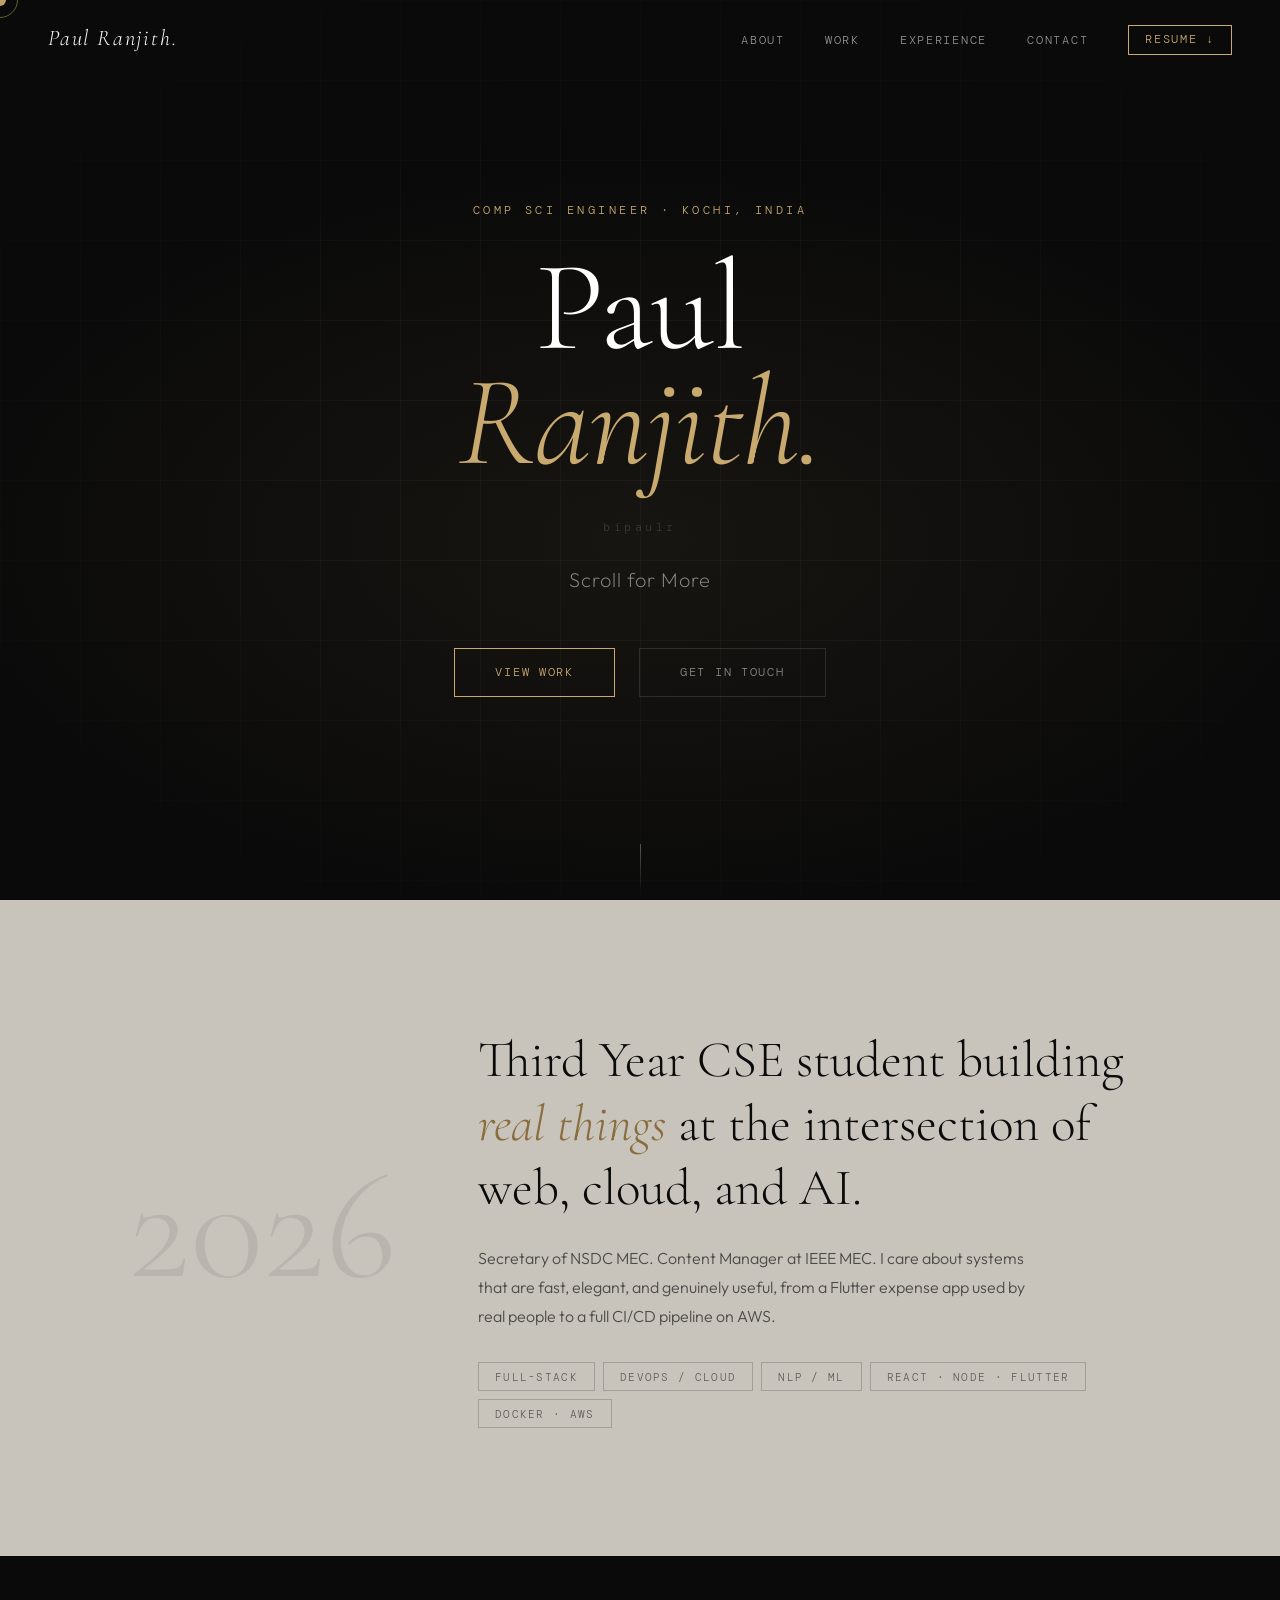
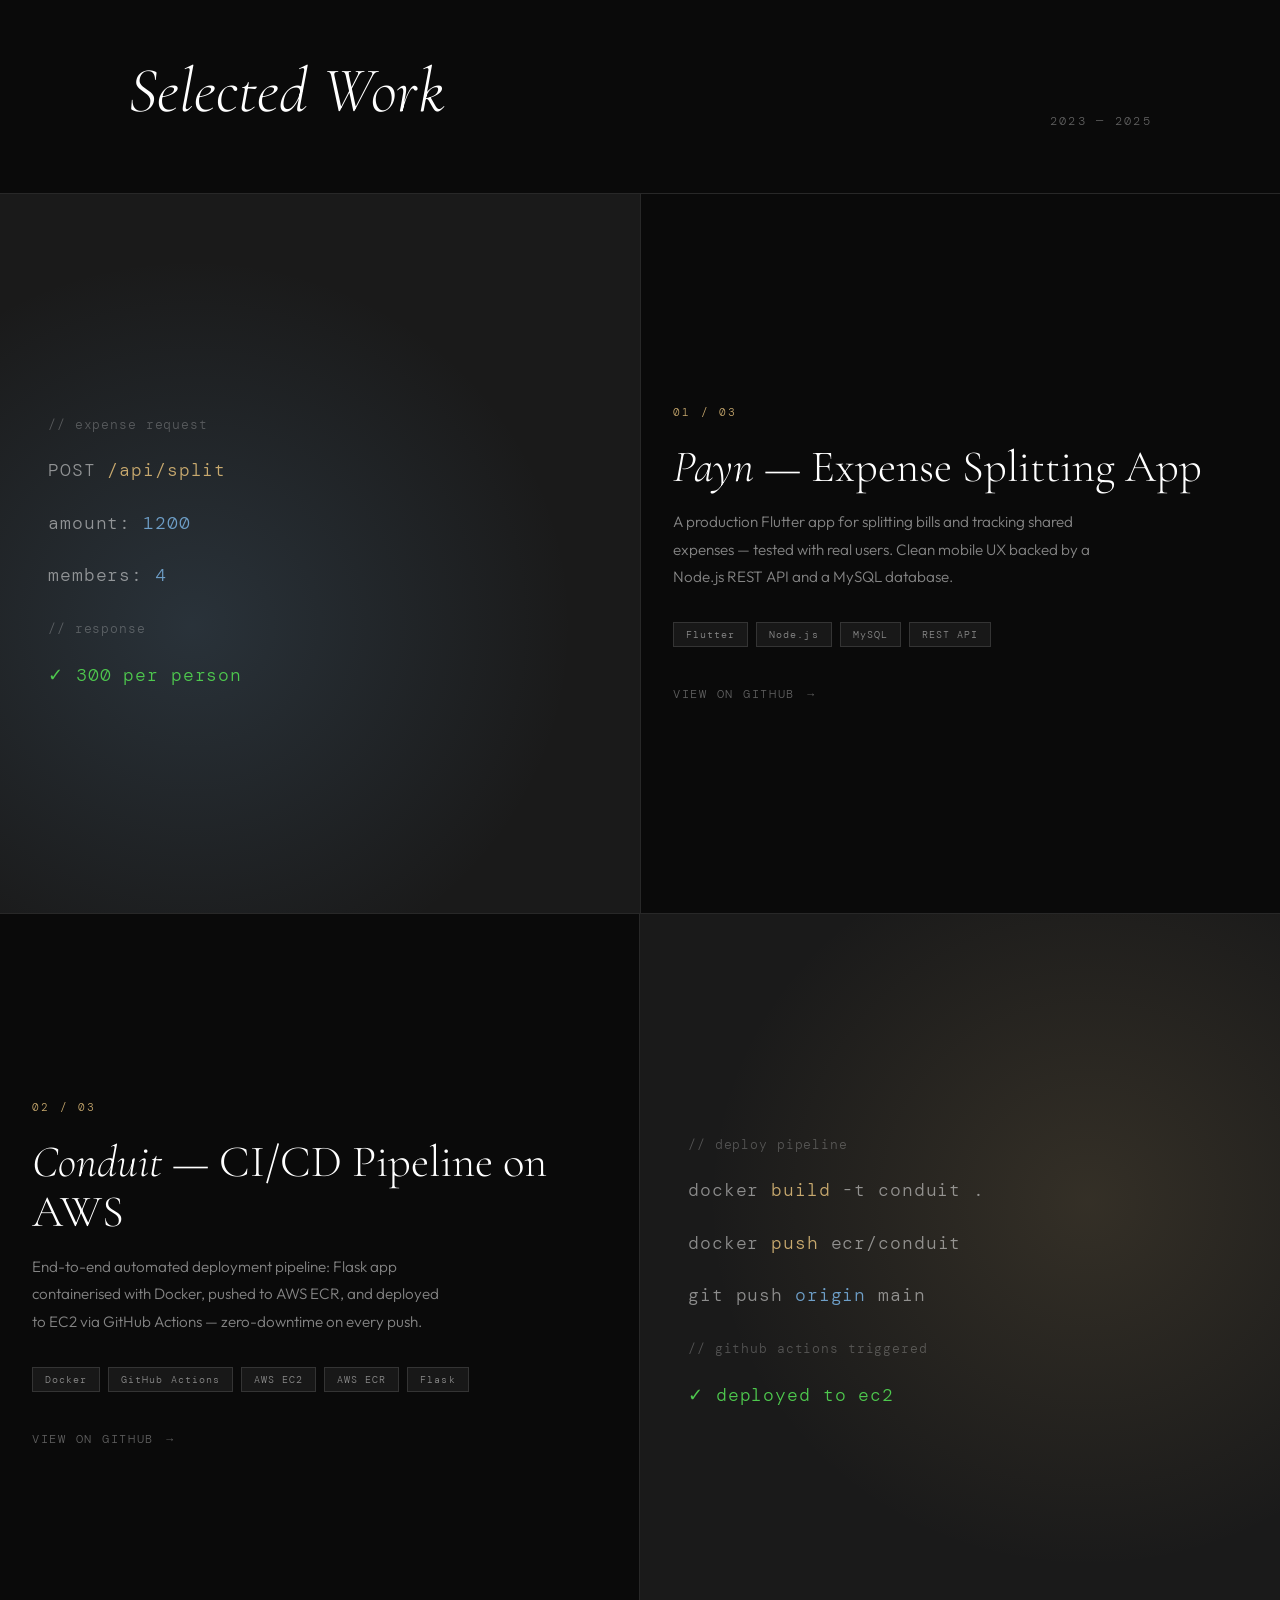
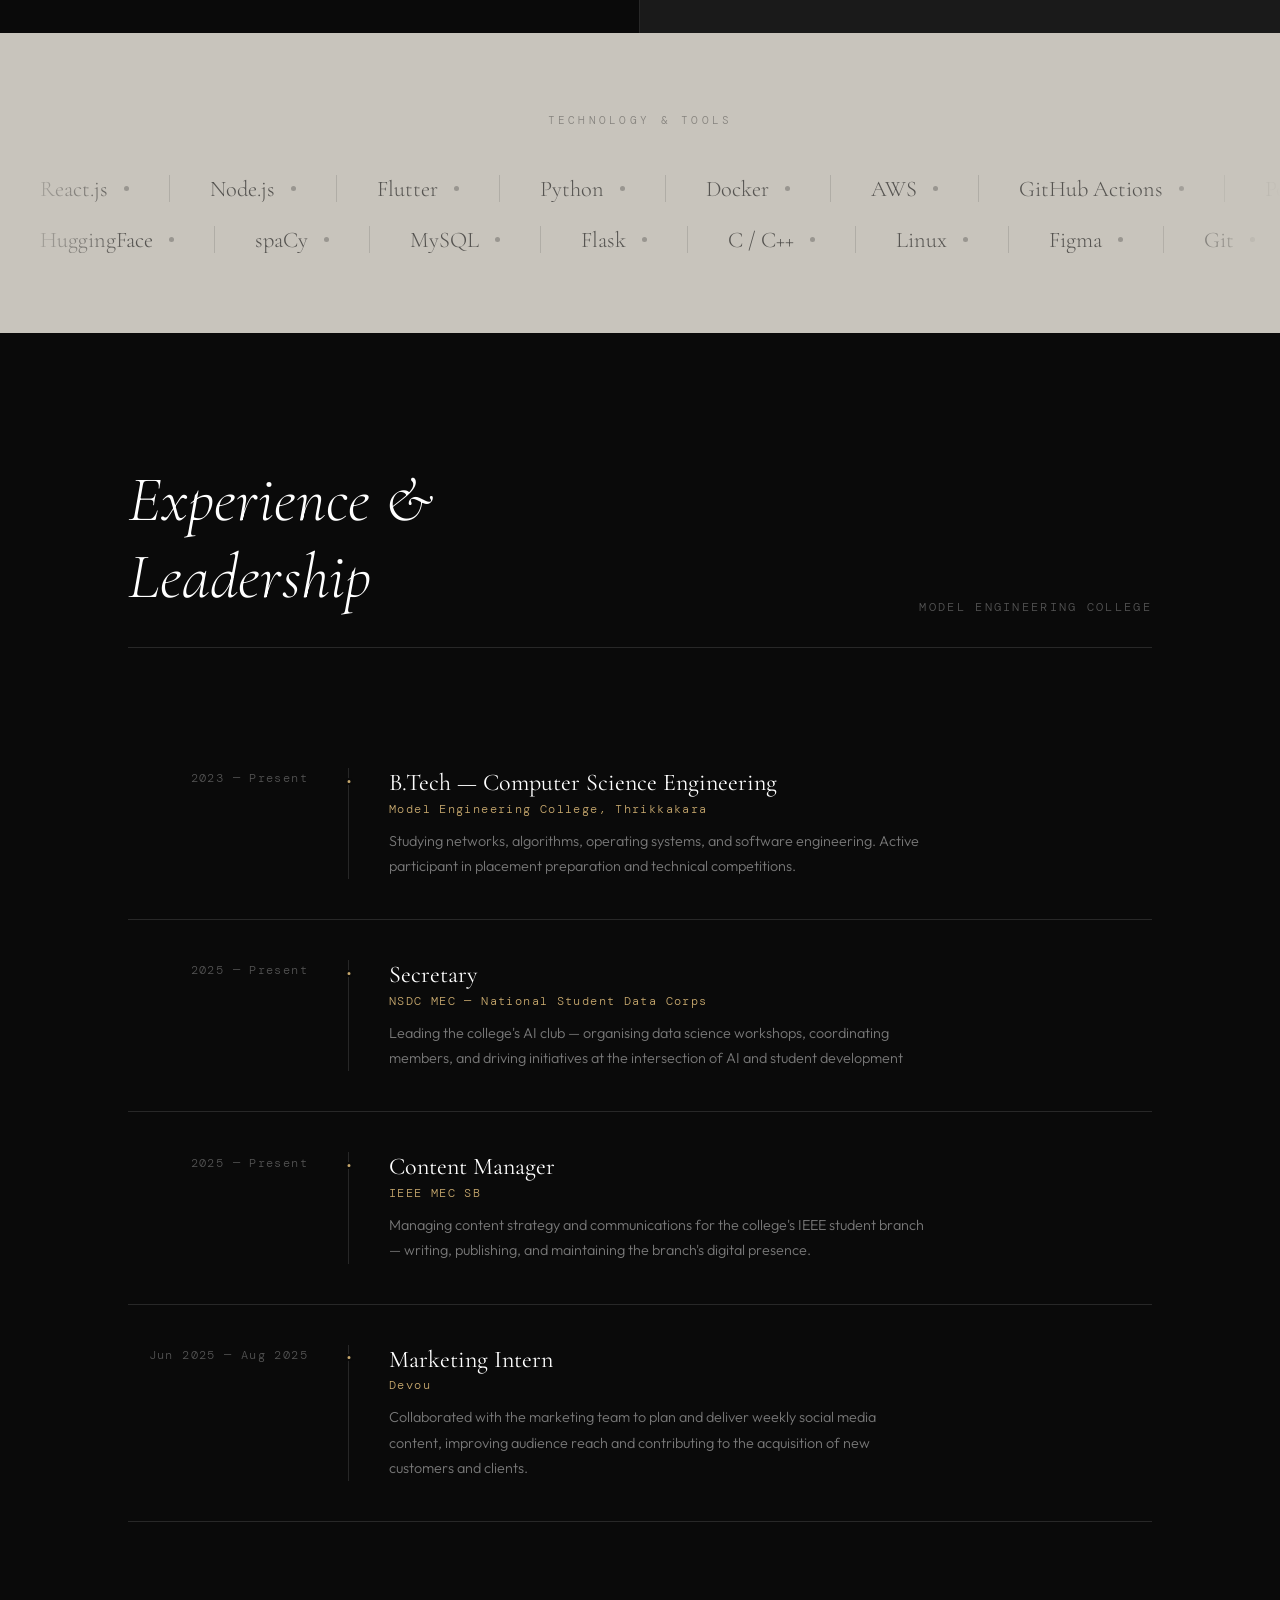
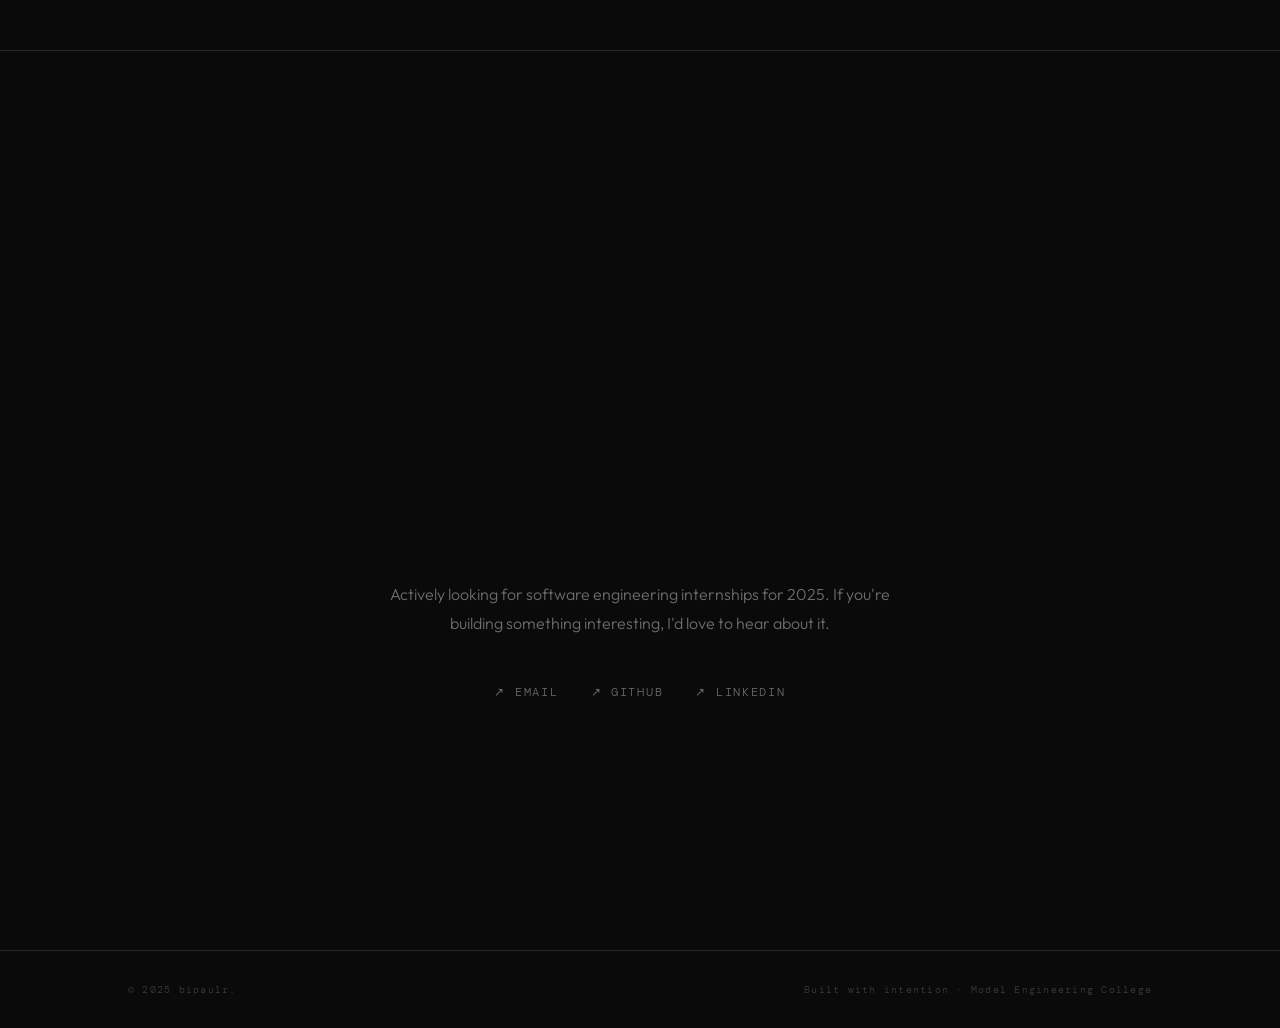
==== commit 81b8a3d7: "new portfolio" ====
--- a/index.html
+++ b/index.html
@@ -1,252 +1,732 @@
 <!DOCTYPE html>
 <html lang="en">
 <head>
-  <title>bipaulr</title>
-  <meta charset="utf-8">
-  <meta name="viewport" content="width=device-width, initial-scale=1">
-  <meta http-equiv="X-UA-Compatible" content="IE=edge">
-  <meta name="description" content="HTML5 website template">
-  <meta name="keywords" content="global, template, html, sass, jquery">
-  <meta name="author" content="Bucky Maler">
-  <link rel="stylesheet" href="assets/css/main.css">
+<meta charset="UTF-8">
+<meta name="viewport" content="width=device-width, initial-scale=1.0">
+<title>Paul Ranjith Portfolio</title>
+<link rel="preconnect" href="https://fonts.googleapis.com">
+<link href="https://fonts.googleapis.com/css2?family=Cormorant+Garamond:ital,wght@0,300;0,400;0,600;1,300;1,400&family=DM+Mono:wght@300;400&family=Outfit:wght@200;300;400;500&display=swap" rel="stylesheet">
+<style>
+  *, *::before, *::after { margin: 0; padding: 0; box-sizing: border-box; }
+
+  :root {
+    --ink: #0a0a0a;
+    --paper: #c8c4bc;
+    --smoke: #1a1a1a;
+    --ghost: rgba(255,255,255,0.06);
+    --line: rgba(255,255,255,0.12);
+    --accent: #c8a96e;
+    --accent-cold: #6e9fc8;
+    --mono: 'DM Mono', monospace;
+    --serif: 'Cormorant Garamond', serif;
+    --sans: 'Outfit', sans-serif;
+  }
+
+  html { scroll-behavior: smooth; }
+
+  body {
+    background: var(--ink);
+    color: #fff;
+    font-family: var(--sans);
+    font-weight: 300;
+    overflow-x: hidden;
+    cursor: none;
+  }
+
+  /* ─── CUSTOM CURSOR ─── */
+  #cursor {
+    position: fixed; width: 12px; height: 12px;
+    background: var(--accent); border-radius: 50%;
+    pointer-events: none; z-index: 9999;
+    transform: translate(-50%, -50%);
+    transition: transform 0.15s ease, width 0.2s, height 0.2s, opacity 0.2s;
+    mix-blend-mode: difference;
+  }
+  #cursor-ring {
+    position: fixed; width: 36px; height: 36px;
+    border: 1px solid rgba(200,169,110,0.5); border-radius: 50%;
+    pointer-events: none; z-index: 9998;
+    transform: translate(-50%, -50%);
+    transition: all 0.35s cubic-bezier(0.25,0.46,0.45,0.94);
+  }
+  body:has(a:hover) #cursor, body:has(button:hover) #cursor { width: 20px; height: 20px; }
+
+  /* ─── NAV ─── */
+  nav {
+    position: fixed; top: 0; left: 0; right: 0;
+    z-index: 100;
+    display: flex; justify-content: space-between; align-items: center;
+    padding: 1.5rem 3rem;
+    transition: background 0.4s ease, backdrop-filter 0.4s;
+  }
+  nav.scrolled {
+    background: rgba(10,10,10,0.85);
+    backdrop-filter: blur(16px);
+    border-bottom: 1px solid var(--line);
+  }
+  .nav-logo {
+    font-family: var(--serif); font-size: 1.4rem; font-weight: 300;
+    letter-spacing: 0.08em; color: #fff; text-decoration: none;
+    font-style: italic;
+  }
+  .nav-links { display: flex; gap: 2.5rem; list-style: none; }
+  .nav-links a {
+    font-family: var(--mono); font-size: 0.72rem; letter-spacing: 0.15em;
+    text-transform: uppercase; color: rgba(255,255,255,0.55);
+    text-decoration: none; transition: color 0.2s;
+  }
+  .nav-resume {
+  border: 1px solid var(--accent) !important;
+  color: var(--accent) !important;
+  padding: 0.4rem 1rem;
+}
+.nav-resume:hover {
+  background: var(--accent);
+  color: var(--ink) !important;
+}
+  .nav-links a:hover { color: var(--accent); }
+
+  /* ─── SECTION BASE ─── */
+  section {
+    min-height: 100vh; position: relative;
+    display: flex; flex-direction: column; justify-content: center;
+    overflow: hidden;
+  }
+
+  /* ─── HERO ─── */
+  #hero {
+    background: var(--ink);
+    align-items: center; justify-content: center;
+    text-align: center;
+  }
+  .hero-bg {
+    position: absolute; inset: 0;
+    background: radial-gradient(ellipse 80% 60% at 50% 60%, rgba(200,169,110,0.07) 0%, transparent 70%);
+  }
+  .hero-handle {
+  font-family: var(--mono); font-size: 0.72rem; letter-spacing: 0.3em;
+  color: rgba(255,255,255,0.15); margin-top: 2.5rem;
+  opacity: 0; transform: translateY(20px);
+  animation: fadeUp 0.8s 0.9s forwards;
+  }
+  .hero-grid {
+    position: absolute; inset: 0;
+    background-image:
+      linear-gradient(rgba(255,255,255,0.03) 1px, transparent 1px),
+      linear-gradient(90deg, rgba(255,255,255,0.03) 1px, transparent 1px);
+    background-size: 80px 80px;
+    mask-image: radial-gradient(ellipse 70% 70% at 50% 50%, black 30%, transparent 100%);
+  }
+  .hero-content { position: relative; z-index: 2; }
+  .hero-eyebrow {
+    font-family: var(--mono); font-size: 0.72rem; letter-spacing: 0.3em;
+    text-transform: uppercase; color: var(--accent);
+    opacity: 0; transform: translateY(20px);
+    animation: fadeUp 0.8s 0.3s forwards;
+    margin-bottom: 2rem;
+  }
+  .hero-name {
+    font-family: var(--serif); font-size: clamp(4rem, 10vw, 9rem);
+    font-weight: 300; line-height: 0.9; letter-spacing: -0.01em;
+    opacity: 0; transform: translateY(40px);
+    animation: fadeUp 1s 0.6s forwards;
+  }
+  .hero-name em { font-style: italic; color: var(--accent); }
+  .hero-tagline {
+    margin-top: 2rem; font-size: clamp(1rem, 2vw, 1.25rem);
+    font-weight: 200; color: rgba(255,255,255,0.5);
+    letter-spacing: 0.05em;
+    opacity: 0; transform: translateY(20px);
+    animation: fadeUp 0.8s 1s forwards;
+  }
+  .hero-cta {
+    margin-top: 3.5rem; display: flex; gap: 1.5rem; justify-content: center;
+    opacity: 0; transform: translateY(20px);
+    animation: fadeUp 0.8s 1.3s forwards;
+  }
+  .btn-primary {
+    font-family: var(--mono); font-size: 0.72rem; letter-spacing: 0.15em;
+    text-transform: uppercase; text-decoration: none;
+    padding: 1rem 2.5rem; border: 1px solid var(--accent);
+    color: var(--accent); background: transparent;
+    transition: all 0.3s ease; cursor: none;
+  }
+  .btn-primary:hover { background: var(--accent); color: var(--ink); }
+  .btn-ghost {
+    font-family: var(--mono); font-size: 0.72rem; letter-spacing: 0.15em;
+    text-transform: uppercase; text-decoration: none;
+    padding: 1rem 2.5rem; border: 1px solid var(--line);
+    color: rgba(255,255,255,0.5); background: transparent;
+    transition: all 0.3s ease; cursor: none;
+  }
+  .btn-ghost:hover { border-color: rgba(255,255,255,0.4); color: #fff; }
+  .hero-scroll-hint {
+    position: absolute; bottom: 0.5rem; left: 50%; transform: translateX(-50%);
+    display: flex; flex-direction: column; align-items: center; gap: 0.5rem;
+    opacity: 0; animation: fadeIn 1s 2s forwards;
+  }
+  .hero-scroll-hint span {
+    font-family: var(--mono); font-size: 0.65rem; letter-spacing: 0.2em;
+    text-transform: uppercase; color: rgba(255,255,255,0.3);
+  }
+  .scroll-line {
+    width: 1px; height: 48px; background: linear-gradient(to bottom, rgba(255,255,255,0.3), transparent);
+    animation: scrollPulse 2s 2s infinite;
+  }
+
+  /* ─── ABOUT / INTRO STRIP ─── */
+  #about {
+    background: var(--paper); color: var(--ink);
+    min-height: 50vh; padding: 8rem 10%;
+    flex-direction: row; align-items: center;
+    gap: 8%;
+  }
+  .about-number {
+    font-family: var(--serif); font-size: clamp(6rem, 12vw, 10rem);
+    font-weight: 300; color: rgba(10,10,10,0.08); flex-shrink: 0;
+    line-height: 1;
+  }
+  .about-text h2 {
+    font-family: var(--serif); font-size: clamp(2rem, 4vw, 3.2rem);
+    font-weight: 300; line-height: 1.25; margin-bottom: 1.5rem;
+  }
+  .about-text h2 em { font-style: italic; color: #8a6d3d; }
+  .about-text p {
+    font-size: 1rem; line-height: 1.8; color: rgba(10,10,10,0.65);
+    max-width: 52ch;
+  }
+  .about-tags {
+    display: flex; flex-wrap: wrap; gap: 0.5rem; margin-top: 2rem;
+  }
+  .tag {
+    font-family: var(--mono); font-size: 0.68rem; letter-spacing: 0.12em;
+    text-transform: uppercase; padding: 0.4rem 1rem;
+    border: 1px solid rgba(10,10,10,0.2); color: rgba(10,10,10,0.55);
+  }
+
+  /* ─── PROJECTS — CINEMATIC PANELS ─── */
+  #work { background: var(--ink); padding: 0; min-height: auto; }
+  .work-header {
+    padding: 6rem 10% 4rem;
+    display: flex; justify-content: space-between; align-items: flex-end;
+  }
+  .work-header h2 {
+    font-family: var(--serif); font-size: clamp(2.5rem, 5vw, 4rem);
+    font-weight: 300; font-style: italic;
+  }
+  .work-header span {
+    font-family: var(--mono); font-size: 0.72rem; letter-spacing: 0.2em;
+    text-transform: uppercase; color: rgba(255,255,255,0.35);
+  }
+  .projects-sequence { display: flex; flex-direction: column; }
+
+  .project-panel {
+    display: grid; grid-template-columns: 1fr 1fr;
+    min-height: 80vh; border-top: 1px solid var(--line);
+    opacity: 0; transform: translateY(60px);
+    transition: opacity 0.8s ease, transform 0.8s ease;
+  }
+  .project-panel.visible { opacity: 1; transform: translateY(0); }
+  .project-panel:nth-child(even) { direction: rtl; }
+  .project-panel:nth-child(even) > * { direction: ltr; }
+
+  .project-visual {
+    position: relative; overflow: hidden;
+    background: var(--smoke);
+  }
+  .project-visual-inner {
+    position: absolute; inset: 0;
+    display: flex; align-items: center; justify-content: center;
+    font-family: var(--serif); font-size: 8rem; font-weight: 300;
+    color: rgba(255,255,255,0.04); letter-spacing: -0.05em;
+    transition: transform 0.6s ease;
+    user-select: none;
+  }
+  .project-panel:hover .project-visual-inner { transform: scale(1.04); }
+  .project-visual-accent {
+    position: absolute; inset: 0;
+    transition: opacity 0.4s ease; opacity: 0.6;
+  }
+  .payn-accent { background: radial-gradient(ellipse at 30% 60%, rgba(110,159,200,0.3) 0%, transparent 60%); }
+  .conduit-accent { background: radial-gradient(ellipse at 70% 40%, rgba(200,169,110,0.25) 0%, transparent 60%); }
+  .skilly-accent { background: radial-gradient(ellipse at 50% 50%, rgba(130,200,130,0.2) 0%, transparent 60%); }
+
+  .project-info {
+    padding: 4rem 5%;
+    display: flex; flex-direction: column; justify-content: center;
+    border-left: 1px solid var(--line);
+  }
+  .project-panel:nth-child(even) .project-info { border-left: none; border-right: 1px solid var(--line); }
+  .project-num {
+    font-family: var(--mono); font-size: 0.68rem; letter-spacing: 0.2em;
+    color: var(--accent); margin-bottom: 1.5rem;
+  }
+  .project-title {
+    font-family: var(--serif); font-size: clamp(2rem, 3.5vw, 3rem);
+    font-weight: 300; line-height: 1.1; margin-bottom: 1rem;
+  }
+  .project-title em { font-style: italic; }
+  .project-desc {
+    font-size: 0.95rem; line-height: 1.8;
+    color: rgba(255,255,255,0.5); max-width: 42ch; margin-bottom: 2rem;
+  }
+  .project-stack {
+    display: flex; flex-wrap: wrap; gap: 0.5rem; margin-bottom: 2.5rem;
+  }
+  .stack-chip {
+    font-family: var(--mono); font-size: 0.65rem; letter-spacing: 0.1em;
+    padding: 0.3rem 0.75rem; background: var(--ghost);
+    border: 1px solid var(--line); color: rgba(255,255,255,0.5);
+  }
+  .project-link {
+    font-family: var(--mono); font-size: 0.72rem; letter-spacing: 0.15em;
+    text-transform: uppercase; color: rgba(255,255,255,0.35);
+    text-decoration: none; display: flex; align-items: center; gap: 0.75rem;
+    transition: color 0.2s; width: fit-content;
+  }
+  .project-link::after {
+    content: '→'; transition: transform 0.2s;
+  }
+  .project-link:hover { color: var(--accent); }
+  .project-link:hover::after { transform: translateX(4px); }
+
+  /* ─── SKILLS MARQUEE ─── */
+  #skills {
+    background: var(--paper); color: var(--ink);
+    min-height: auto; padding: 5rem 0; overflow: hidden;
+  }
+  .marquee-label {
+    text-align: center; font-family: var(--mono); font-size: 0.68rem;
+    letter-spacing: 0.3em; text-transform: uppercase; color: rgba(10,10,10,0.35);
+    margin-bottom: 3rem;
+  }
+  .marquee-track {
+    display: flex; gap: 0; overflow: hidden;
+    -webkit-mask-image: linear-gradient(90deg, transparent, black 10%, black 90%, transparent);
+  }
+  .marquee-inner {
+    display: flex; gap: 0; animation: marquee 25s linear infinite; white-space: nowrap;
+    flex-shrink: 0; min-width: 100%;
+  }
+  .marquee-inner.rev { animation-direction: reverse; }
+  .skill-item {
+    display: inline-flex; align-items: center; gap: 1rem;
+    padding: 0 2.5rem; border-right: 1px solid rgba(10,10,10,0.12);
+    font-family: var(--serif); font-size: 1.4rem; font-weight: 300;
+    color: rgba(10,10,10,0.6); white-space: nowrap;
+  }
+  .skill-item .dot {
+    width: 5px; height: 5px; border-radius: 50%;
+    background: rgba(10,10,10,0.25); display: inline-block;
+  }
+
+  /* ─── EXPERIENCE TIMELINE ─── */
+  #experience {
+    background: var(--ink);
+    padding: 8rem 10%;
+  }
+  .exp-header {
+    display: flex; justify-content: space-between; align-items: flex-end;
+    margin-bottom: 5rem; border-bottom: 1px solid var(--line); padding-bottom: 2rem;
+  }
+  .exp-header h2 {
+    font-family: var(--serif); font-size: clamp(2.5rem, 5vw, 4rem);
+    font-weight: 300; font-style: italic;
+  }
+  .exp-header p {
+    font-family: var(--mono); font-size: 0.72rem; letter-spacing: 0.2em;
+    text-transform: uppercase; color: rgba(255,255,255,0.3);
+  }
+  .timeline { display: flex; flex-direction: column; gap: 0; }
+  .timeline-item {
+    display: grid; grid-template-columns: 180px 1px 1fr;
+    gap: 0 2.5rem; padding: 2.5rem 0;
+    border-bottom: 1px solid var(--line);
+    opacity: 0; transform: translateX(-30px);
+    transition: opacity 0.6s ease, transform 0.6s ease;
+  }
+  .timeline-item.visible { opacity: 1; transform: translateX(0); }
+  .timeline-date {
+    font-family: var(--mono); font-size: 0.72rem; letter-spacing: 0.12em;
+    color: rgba(255,255,255,0.3); text-align: right; padding-top: 0.2rem;
+  }
+  .timeline-line { background: var(--line); position: relative; }
+  .timeline-line::before {
+    content: ''; position: absolute; top: 0.6rem; left: 50%;
+    transform: translateX(-50%);
+    width: 7px; height: 7px; border-radius: 50%;
+    background: var(--accent); border: 2px solid var(--ink);
+  }
+  .timeline-content {}
+  .timeline-role {
+    font-family: var(--serif); font-size: 1.5rem; font-weight: 400;
+    margin-bottom: 0.3rem;
+  }
+  .timeline-org {
+    font-family: var(--mono); font-size: 0.72rem; letter-spacing: 0.12em;
+    color: var(--accent); margin-bottom: 0.75rem;
+  }
+  .timeline-desc {
+    font-size: 0.9rem; line-height: 1.75; color: rgba(255,255,255,0.45);
+    max-width: 60ch;
+  }
+
+  /* ─── CONTACT / FOOTER CTA ─── */
+  #contact {
+    background: var(--ink);
+    align-items: center; justify-content: center;
+    text-align: center; padding: 8rem 10%;
+    border-top: 1px solid var(--line);
+  }
+  .contact-kicker {
+    font-family: var(--mono); font-size: 0.72rem; letter-spacing: 0.3em;
+    text-transform: uppercase; color: rgba(255,255,255,0.3);
+    margin-bottom: 2rem;
+  }
+  .contact-headline {
+    font-family: var(--serif); font-size: clamp(3rem, 8vw, 7rem);
+    font-weight: 300; line-height: 0.9; margin-bottom: 3rem;
+  }
+  .contact-headline em { font-style: italic; color: var(--accent); }
+  .contact-links {
+    display: flex; gap: 2rem; justify-content: center; flex-wrap: wrap;
+    margin-top: 3rem;
+  }
+  .contact-link {
+    font-family: var(--mono); font-size: 0.72rem; letter-spacing: 0.15em;
+    text-transform: uppercase; color: rgba(255,255,255,0.4);
+    text-decoration: none; transition: color 0.2s;
+    display: flex; align-items: center; gap: 0.5rem;
+  }
+  .contact-link:hover { color: var(--accent); }
+  footer {
+    padding: 2rem 10%; border-top: 1px solid var(--line);
+    display: flex; justify-content: space-between; align-items: center;
+    background: var(--ink);
+  }
+  footer span {
+    font-family: var(--mono); font-size: 0.65rem; letter-spacing: 0.12em;
+    color: rgba(255,255,255,0.2);
+  }
+
+  /* ─── KEYFRAMES ─── */
+  @keyframes fadeUp {
+    to { opacity: 1; transform: translateY(0); }
+  }
+  @keyframes fadeIn {
+    to { opacity: 1; }
+  }
+  @keyframes scrollPulse {
+    0%, 100% { opacity: 0.3; transform: scaleY(1); }
+    50% { opacity: 1; transform: scaleY(1.3); }
+  }
+  @keyframes marquee {
+    from { transform: translateX(0); }
+    to { transform: translateX(-100%); }
+  }
+
+  /* ─── REVEAL UTILITY ─── */
+  .reveal {
+    opacity: 0; transform: translateY(40px);
+    transition: opacity 0.7s ease, transform 0.7s ease;
+  }
+  .reveal.visible { opacity: 1; transform: translateY(0); }
+
+  /* ─── RESPONSIVE ─── */
+  @media (max-width: 768px) {
+    nav { padding: 1.2rem 1.5rem; }
+    .nav-links { display: none; }
+    #about { flex-direction: column; padding: 5rem 8%; }
+    .about-number { font-size: 6rem; }
+    .project-panel { grid-template-columns: 1fr; min-height: auto; }
+    .project-panel:nth-child(even) { direction: ltr; }
+    .project-visual { min-height: 40vh; }
+    .project-info { border-left: none !important; border-right: none !important; border-top: 1px solid var(--line); padding: 2.5rem 8%; }
+    .work-header { padding: 4rem 8% 2rem; flex-direction: column; gap: 1rem; align-items: flex-start; }
+    #experience { padding: 5rem 8%; }
+    .timeline-item { grid-template-columns: 100px 1px 1fr; gap: 0 1.5rem; }
+    .exp-header { flex-direction: column; gap: 1rem; align-items: flex-start; }
+    footer { flex-direction: column; gap: 1rem; text-align: center; }
+  }
+</style>
 </head>
 <body>
 
-<!-- notification for small viewports and landscape oriented smartphones -->
-<div class="device-notification">
-  <a class="device-notification--logo" href="#0">
-    <img src="assets/img/logo.jpg" alt="logo">
-    <p>bipaulr</p>
-  </a>
-  <p class="device-notification--message">Global has so much to offer that we must request you orient your device to portrait or find a larger screen. You won't be disappointed.</p>
+<div id="cursor"></div>
+<div id="cursor-ring"></div>
+
+<!-- NAV -->
+<nav id="nav">
+  <a href="#hero" class="nav-logo">Paul Ranjith.</a>
+  <ul class="nav-links">
+    <li><a href="#about">About</a></li>
+    <li><a href="#work">Work</a></li>
+    <li><a href="#experience">Experience</a></li>
+    <li><a href="#contact">Contact</a></li>
+    <li><a href="resume.pdf" download class="nav-resume">Resume ↓</a></li>
+  </ul>
+</nav>
+
+<!-- HERO -->
+<section id="hero">
+  <div class="hero-bg"></div>
+  <div class="hero-grid"></div>
+  <div class="hero-content">
+    <div class="hero-eyebrow">Comp Sci Engineer · Kochi, India</div>
+    <h1 class="hero-name">Paul<br><em>Ranjith.</em></h1>
+<p class="hero-handle">bipaulr</p>
+    <p class="hero-tagline">Scroll for More</p>
+    <div class="hero-cta">
+      <a href="#work" class="btn-primary">View Work</a>
+      <a href="#contact" class="btn-ghost">Get in Touch</a>
+    </div>
+  </div>
+  <div class="hero-scroll-hint">
+    <div class="scroll-line"></div>
+  </div>
+</section>
+
+<!-- ABOUT -->
+<section id="about">
+  <div class="about-number reveal">2026</div>
+  <div class="about-text">
+    <h2 class="reveal">Third Year CSE student building <em>real things</em> at the intersection of web, cloud, and AI.</h2>
+    <p class="reveal" style="transition-delay:0.1s">Secretary of NSDC MEC. Content Manager at IEEE MEC. I care about systems that are fast, elegant, and genuinely useful, from a Flutter expense app used by real people to a full CI/CD pipeline on AWS.</p>
+    <div class="about-tags reveal" style="transition-delay:0.2s">
+      <span class="tag">Full-Stack</span>
+      <span class="tag">DevOps / Cloud</span>
+      <span class="tag">NLP / ML</span>
+      <span class="tag">React · Node · Flutter</span>
+      <span class="tag">Docker · AWS</span>
+    </div>
+  </div>
+</section>
+
+<!-- WORK -->
+<section id="work">
+  <div class="work-header">
+    <h2 class="reveal">Selected Work</h2>
+    <span class="reveal" style="transition-delay:0.1s">2023 — 2025</span>
+  </div>
+
+  <div class="projects-sequence">
+
+    <!-- Payn -->
+    <div class="project-panel">
+      <div class="project-visual">
+        <div class="project-visual-accent payn-accent"></div>
+        <div class="project-visual-inner" style="flex-direction:column; align-items:flex-start; justify-content:center; font-family:'DM Mono',monospace; font-size:1.1rem; line-height:3; padding:3rem; width:100%; letter-spacing:0.05em;">
+  <span style="color:rgba(255,255,255,0.25); font-size:0.8rem;">// expense request</span>
+  <span style="color:rgba(255,255,255,0.5);">POST <span style="color:var(--accent);">/api/split</span></span>
+  <span style="color:rgba(255,255,255,0.5);">amount: <span style="color:var(--accent-cold);">1200</span></span>
+  <span style="color:rgba(255,255,255,0.5);">members: <span style="color:var(--accent-cold);">4</span></span>
+  <span style="color:rgba(255,255,255,0.25); font-size:0.8rem; margin-top:0.5rem;">// response</span>
+  <span style="color:#4ec94e; font-size:1.1rem;">✓ 300 per person</span>
 </div>
-
-<div class="perspective effect-rotate-left">
-  <div class="container"><div class="outer-nav--return"></div>
-    <div id="viewport" class="l-viewport">
-      <div class="l-wrapper">
-        <header class="header">
-          <a class="header--logo" href="#0">
-            <img src="assets/img/logo.jpg" alt="logo">
-            <p>bipaulr</p>
-          </a>
-          <button class="header--cta cta">Say Hi</button>
-          <div class="header--nav-toggle">
-            <span></span>
-          </div>
-        </header>
-        <nav class="l-side-nav">
-          <ul class="side-nav">
-            <li class="is-active"><span>Home</span></li>
-            <li><span>Works</span></li>
-            <li><span>Education</span></li>
-            <li><span>Say Hi</span></li>
-          </ul>
-        </nav>
-        <ul class="l-main-content main-content">
-          <li class="l-section section section--is-active">
-            <div class="intro">
-              <div class="intro--banner">
-                <h1>Hiya<br>I'm<br>Paul Ranjith</h1>
-                <button class="cta">Hire me
-                  <svg version="1.1" id="Layer_1" xmlns="http://www.w3.org/2000/svg" xmlns:xlink="http://www.w3.org/1999/xlink" x="0px" y="0px" viewBox="0 0 150 118" style="enable-background:new 0 0 150 118;" xml:space="preserve">
-                  <g transform="translate(0.000000,118.000000) scale(0.100000,-0.100000)">
-                    <path d="M870,1167c-34-17-55-57-46-90c3-15,81-100,194-211l187-185l-565-1c-431,0-571-3-590-13c-55-28-64-94-18-137c21-20,33-20,597-20h575l-192-193C800,103,794,94,849,39c20-20,39-29,61-29c28,0,63,30,298,262c147,144,272,271,279,282c30,51,23,60-219,304C947,1180,926,1196,870,1167z"/>
-                  </g>
-                  </svg>
-                  <span class="btn-background"></span>
-                </button>
-                <img src="assets/img/purple.png" width="750px" height="1000" alt="Welcome">
-              </div>
-              <div class="intro--options">
-                <a href="#0">
-                  <h3>Who am I</h3>
-                  <p>A student who is open for adventure</p>
-                </a>
-                <a href="#0">
-                  <h3>Where am I</h3>
-                  <p>Probably in class, or working on projects, or......</p>
-                </a>
-                <a href="#0">
-                  <h3>What is this</h3>
-                  <p>This is my portfolio I created :D</p>
-                </a>
-              </div>
-            </div>
-          </li>
-          <li class="l-section section">
-            <div class="work">
-              <h2>Selected work</h2>
-              <div class="work--lockup">
-                <ul class="slider">
-                  <li class="slider--item slider--item-left">
-                    <a href="https://www.linkedin.com/in/paul-ranjith-99b04a291/">
-                      <div class="slider--item-image">
-                        <img src="assets/img/4160a0a7-2f9a-4da7-a329-1d5e3e034acc-1746190487-1368999503-transformed.jpeg" alt="LinkedIn">
-                      </div>
-                      <p class="slider--item-title">LinkedIn</p>
-                      <p class="slider--item-description">Go to my LikedIn</p>
-                    </a>
-                  </li>
-                  <li class="slider--item slider--item-center">
-                    <a href="https://linktr.ee/bipaulr">
-                      <div class="slider--item-image">
-                        <img src="assets/img/linktree.png" alt="Linktree">
-                      </div>
-                      <p class="slider--item-title">Linktree</p>
-                      <p class="slider--item-description">Go to my </p>
-                    </a>
-                  </li>
-                  <li class="slider--item slider--item-right">
-                    <a href="https://github.com/bipaulr">
-                      <div class="slider--item-image">
-                        <img src="assets/img/github.jpg" alt="Github">
-                      </div>
-                      <p class="slider--item-title">Github</p>
-                      <p class="slider--item-description">Go to my Github</p>
-                    </a>
-                  </li>
-                </ul>
-                <div class="slider--prev">
-                  <svg version="1.1" id="Layer_1" xmlns="http://www.w3.org/2000/svg" xmlns:xlink="http://www.w3.org/1999/xlink" x="0px" y="0px"
-                  viewBox="0 0 150 118" style="enable-background:new 0 0 150 118;" xml:space="preserve">
-                  <g transform="translate(0.000000,118.000000) scale(0.100000,-0.100000)">
-                    <path d="M561,1169C525,1155,10,640,3,612c-3-13,1-36,8-52c8-15,134-145,281-289C527,41,562,10,590,10c22,0,41,9,61,29
-                    c55,55,49,64-163,278L296,510h575c564,0,576,0,597,20c46,43,37,109-18,137c-19,10-159,13-590,13l-565,1l182,180
-                    c101,99,187,188,193,199c16,30,12,57-12,84C631,1174,595,1183,561,1169z"/>
-                  </g>
-                  </svg>
-                </div>
-                <div class="slider--next">
-                  <svg version="1.1" id="Layer_1" xmlns="http://www.w3.org/2000/svg" xmlns:xlink="http://www.w3.org/1999/xlink" x="0px" y="0px" viewBox="0 0 150 118" style="enable-background:new 0 0 150 118;" xml:space="preserve">
-                  <g transform="translate(0.000000,118.000000) scale(0.100000,-0.100000)">
-                    <path d="M870,1167c-34-17-55-57-46-90c3-15,81-100,194-211l187-185l-565-1c-431,0-571-3-590-13c-55-28-64-94-18-137c21-20,33-20,597-20h575l-192-193C800,103,794,94,849,39c20-20,39-29,61-29c28,0,63,30,298,262c147,144,272,271,279,282c30,51,23,60-219,304C947,1180,926,1196,870,1167z"/>
-                  </g>
-                  </svg>
-                </div>
-              </div>
-            </div>
-          </li>
-          <li class="l-section section">
-            <div class="about">
-              <div class="about--banner">
-                <h2>These<br>are the places <br>that educated<br>me</h2>
-                <a href="#0">Education
-                  <span>
-                    <svg version="1.1" id="Layer_1" xmlns="http://www.w3.org/2000/svg" xmlns:xlink="http://www.w3.org/1999/xlink" x="0px" y="0px" viewBox="0 0 150 118" style="enable-background:new 0 0 150 118;" xml:space="preserve">
-                    <g transform="translate(0.000000,118.000000) scale(0.100000,-0.100000)">
-                      <path d="M870,1167c-34-17-55-57-46-90c3-15,81-100,194-211l187-185l-565-1c-431,0-571-3-590-13c-55-28-64-94-18-137c21-20,33-20,597-20h575l-192-193C800,103,794,94,849,39c20-20,39-29,61-29c28,0,63,30,298,262c147,144,272,271,279,282c30,51,23,60-219,304C947,1180,926,1196,870,1167z"/>
-                    </g>
-                    </svg>
-                  </span>
-                </a>
-                <img src="assets/img/explosion.png" alt="About Us">
-              </div>
-              <div class="about--options">
-                <a href="https://devamatha.com/">
-                  <h3>Devamatha</h3>
-                </a>
-                <a href="https://www.cps.ac.in/">
-                  <h3>Chavara</h3>
-                </a>
-                <a href="https://www.mec.ac.in/">
-                  <h3>Model</h3>
-                </a>
-              </div>
-            </div>
-          </li>
-          
-          <li class="l-section section">
-            <div class="hire">
-              <h2>Now lemme know YOU. Who are YOU?</h2>
-              <!-- checkout formspree.io for easy form setup -->
-              <form class="work-request">
-                <div class="work-request--options">
-                  <span class="options-a">
-                    <input id="opt-1" type="checkbox" value="app design">
-                    <label for="opt-1">
-                      <svg version="1.1" id="Layer_1" xmlns="http://www.w3.org/2000/svg" xmlns:xlink="http://www.w3.org/1999/xlink" x="0px" y="0px"
-                      viewBox="0 0 150 111" style="enable-background:new 0 0 150 111;" xml:space="preserve">
-                      <g transform="translate(0.000000,111.000000) scale(0.100000,-0.100000)">
-                        <path d="M950,705L555,310L360,505C253,612,160,700,155,700c-6,0-44-34-85-75l-75-75l278-278L550-5l475,475c261,261,475,480,475,485c0,13-132,145-145,145C1349,1100,1167,922,950,705z"/>
-                      </g>
-                      </svg>
-                      Colleague
-                    </label>
-                    <input id="opt-2" type="checkbox" value="graphic design">
-                    <label for="opt-2">
-                      <svg version="1.1" id="Layer_1" xmlns="http://www.w3.org/2000/svg" xmlns:xlink="http://www.w3.org/1999/xlink" x="0px" y="0px"
-                      viewBox="0 0 150 111" style="enable-background:new 0 0 150 111;" xml:space="preserve">
-                      <g transform="translate(0.000000,111.000000) scale(0.100000,-0.100000)">
-                        <path d="M950,705L555,310L360,505C253,612,160,700,155,700c-6,0-44-34-85-75l-75-75l278-278L550-5l475,475c261,261,475,480,475,485c0,13-132,145-145,145C1349,1100,1167,922,950,705z"/>
-                      </g>
-                      </svg>
-                      Professor
-                    </label>
-                    <input id="opt-3" type="checkbox" value="motion design">
-                    <label for="opt-3">
-                      <svg version="1.1" id="Layer_1" xmlns="http://www.w3.org/2000/svg" xmlns:xlink="http://www.w3.org/1999/xlink" x="0px" y="0px"
-                      viewBox="0 0 150 111" style="enable-background:new 0 0 150 111;" xml:space="preserve">
-                      <g transform="translate(0.000000,111.000000) scale(0.100000,-0.100000)">
-                        <path d="M950,705L555,310L360,505C253,612,160,700,155,700c-6,0-44-34-85-75l-75-75l278-278L550-5l475,475c261,261,475,480,475,485c0,13-132,145-145,145C1349,1100,1167,922,950,705z"/>
-                      </g>
-                      </svg>
-                      Internship
-                    </label>
-                  </span>
-                  <span class="options-b">
-                    <input id="opt-4" type="checkbox" value="ux design">
-                    <label for="opt-4">
-                      <svg version="1.1" id="Layer_1" xmlns="http://www.w3.org/2000/svg" xmlns:xlink="http://www.w3.org/1999/xlink" x="0px" y="0px"
-                      viewBox="0 0 150 111" style="enable-background:new 0 0 150 111;" xml:space="preserve">
-                      <g transform="translate(0.000000,111.000000) scale(0.100000,-0.100000)">
-                        <path d="M950,705L555,310L360,505C253,612,160,700,155,700c-6,0-44-34-85-75l-75-75l278-278L550-5l475,475c261,261,475,480,475,485c0,13-132,145-145,145C1349,1100,1167,922,950,705z"/>
-                      </g>
-                      </svg>
-                      Family
-                    </label>
-                    <input id="opt-5" type="checkbox" value="webdesign">
-                    <label for="opt-5">
-                      <svg version="1.1" id="Layer_1" xmlns="http://www.w3.org/2000/svg" xmlns:xlink="http://www.w3.org/1999/xlink" x="0px" y="0px"
-                      viewBox="0 0 150 111" style="enable-background:new 0 0 150 111;" xml:space="preserve">
-                      <g transform="translate(0.000000,111.000000) scale(0.100000,-0.100000)">
-                        <path d="M950,705L555,310L360,505C253,612,160,700,155,700c-6,0-44-34-85-75l-75-75l278-278L550-5l475,475c261,261,475,480,475,485c0,13-132,145-145,145C1349,1100,1167,922,950,705z"/>
-                      </g>
-                      </svg>
-                      Friend
-                    </label>
-                    
-                  </span>
-                </div>
-                <div class="work-request--information">
-                  <div class="information-name">
-                    <input id="name" type="text" spellcheck="false">
-                    <label for="name">Name</label>
-                  </div>
-                  <div class="information-email">
-                    <input id="email" type="email" spellcheck="false">
-                    <label for="email">Email</label>
-                  </div>
-                </div>
-                <input type="submit" value="Say Hi">
-              </form>
-            </div>
-          </li>
-        </ul>
       </div>
-    </div>
-  </div>
-  <ul class="outer-nav">
-    <li class="is-active">Home</li>
-    <li>Works</li>
-    <li>Education</li>
-   
-    <li>Say Hi</li>
-  </ul>
+      <div class="project-info">
+        <div class="project-num">01 / 03</div>
+        <h3 class="project-title"><em>Payn</em> — Expense Splitting App</h3>
+        <p class="project-desc">A production Flutter app for splitting bills and tracking shared expenses — tested with real users. Clean mobile UX backed by a Node.js REST API and a MySQL database.</p>
+        <div class="project-stack">
+          <span class="stack-chip">Flutter</span>
+          <span class="stack-chip">Node.js</span>
+          <span class="stack-chip">MySQL</span>
+          <span class="stack-chip">REST API</span>
+        </div>
+        <a href="https://github.com/bipaulr/payn" class="project-link" target="_blank">View on GitHub</a>
+      </div>
+    </div>
+
+    <!-- Conduit -->
+    <div class="project-panel">
+      <div class="project-visual">
+        <div class="project-visual-accent conduit-accent"></div>
+        <div class="project-visual-inner" style="flex-direction:column; align-items:flex-start; justify-content:center; font-family:'DM Mono',monospace; font-size:1.1rem; line-height:3; padding:3rem; width:100%; letter-spacing:0.05em;">
+  <span style="color:rgba(255,255,255,0.25); font-size:0.8rem;">// deploy pipeline</span>
+  <span style="color:rgba(255,255,255,0.5);">docker <span style="color:var(--accent);">build</span> -t conduit .</span>
+  <span style="color:rgba(255,255,255,0.5);">docker <span style="color:var(--accent);">push</span> ecr/conduit</span>
+  <span style="color:rgba(255,255,255,0.5);">git push <span style="color:var(--accent-cold);">origin</span> main</span>
+  <span style="color:rgba(255,255,255,0.25); font-size:0.8rem; margin-top:0.5rem;">// github actions triggered</span>
+  <span style="color:#4ec94e; font-size:1.1rem;">✓ deployed to ec2</span>
 </div>
-
-<script src="https://ajax.googleapis.com/ajax/libs/jquery/2.2.4/jquery.min.js"></script>
-<script>window.jQuery || document.write('<script src="assets/js/vendor/jquery-2.2.4.min.js"><\/script>')</script>
-<script src="assets/js/functions-min.js"></script>
+      </div>
+      <div class="project-info">
+        <div class="project-num">02 / 03</div>
+        <h3 class="project-title"><em>Conduit</em> — CI/CD Pipeline on AWS</h3>
+        <p class="project-desc">End-to-end automated deployment pipeline: Flask app containerised with Docker, pushed to AWS ECR, and deployed to EC2 via GitHub Actions — zero-downtime on every push.</p>
+        <div class="project-stack">
+          <span class="stack-chip">Docker</span>
+          <span class="stack-chip">GitHub Actions</span>
+          <span class="stack-chip">AWS EC2</span>
+          <span class="stack-chip">AWS ECR</span>
+          <span class="stack-chip">Flask</span>
+        </div>
+        <a href="https://github.com/bipaulr/cicd-aws" class="project-link" target="_blank">View on GitHub</a>
+      </div>
+    </div>
+
+
+  </div>
+</section>
+
+<!-- SKILLS MARQUEE -->
+<section id="skills">
+  <div class="marquee-label">Technology &amp; Tools</div>
+  <div class="marquee-track" style="margin-bottom:1.5rem">
+    <div class="marquee-inner">
+      <span class="skill-item">React.js <span class="dot"></span></span>
+      <span class="skill-item">Node.js <span class="dot"></span></span>
+      <span class="skill-item">Flutter <span class="dot"></span></span>
+      <span class="skill-item">Python <span class="dot"></span></span>
+      <span class="skill-item">Docker <span class="dot"></span></span>
+      <span class="skill-item">AWS <span class="dot"></span></span>
+      <span class="skill-item">GitHub Actions <span class="dot"></span></span>
+      <span class="skill-item">PostgreSQL <span class="dot"></span></span>
+    </div>
+    <div class="marquee-inner" aria-hidden="true">
+      <span class="skill-item">React.js <span class="dot"></span></span>
+      <span class="skill-item">Node.js <span class="dot"></span></span>
+      <span class="skill-item">Flutter <span class="dot"></span></span>
+      <span class="skill-item">Python <span class="dot"></span></span>
+      <span class="skill-item">Docker <span class="dot"></span></span>
+      <span class="skill-item">AWS <span class="dot"></span></span>
+      <span class="skill-item">GitHub Actions <span class="dot"></span></span>
+      <span class="skill-item">PostgreSQL <span class="dot"></span></span>
+    </div>
+  </div>
+  <div class="marquee-track">
+    <div class="marquee-inner rev">
+      <span class="skill-item">HuggingFace <span class="dot"></span></span>
+      <span class="skill-item">spaCy <span class="dot"></span></span>
+      <span class="skill-item">MySQL <span class="dot"></span></span>
+      <span class="skill-item">Flask <span class="dot"></span></span>
+      <span class="skill-item">C / C++ <span class="dot"></span></span>
+      <span class="skill-item">Linux <span class="dot"></span></span>
+      <span class="skill-item">Figma <span class="dot"></span></span>
+      <span class="skill-item">Git <span class="dot"></span></span>
+    </div>
+    <div class="marquee-inner rev" aria-hidden="true">
+      <span class="skill-item">HuggingFace <span class="dot"></span></span>
+      <span class="skill-item">spaCy <span class="dot"></span></span>
+      <span class="skill-item">MySQL <span class="dot"></span></span>
+      <span class="skill-item">Flask <span class="dot"></span></span>
+      <span class="skill-item">C / C++ <span class="dot"></span></span>
+      <span class="skill-item">Linux <span class="dot"></span></span>
+      <span class="skill-item">Figma <span class="dot"></span></span>
+      <span class="skill-item">Git <span class="dot"></span></span>
+    </div>
+  </div>
+</section>
+
+<!-- EXPERIENCE -->
+<section id="experience">
+  <div class="exp-header">
+    <h2 class="reveal">Experience &amp;<br>Leadership</h2>
+    <p class="reveal" style="transition-delay:0.1s">Model Engineering College</p>
+  </div>
+  <div class="timeline">
+
+    <div class="timeline-item">
+      <div class="timeline-date">2023 — Present</div>
+      <div class="timeline-line"></div>
+      <div class="timeline-content">
+        <div class="timeline-role">B.Tech — Computer Science Engineering</div>
+        <div class="timeline-org">Model Engineering College, Thrikkakara</div>
+        <div class="timeline-desc">Studying networks, algorithms, operating systems, and software engineering. Active participant in placement preparation and technical competitions.</div>
+      </div>
+    </div>
+
+    <div class="timeline-item">
+      <div class="timeline-date">2025 — Present</div>
+      <div class="timeline-line"></div>
+      <div class="timeline-content">
+        <div class="timeline-role">Secretary</div>
+        <div class="timeline-org">NSDC MEC — National Student Data Corps</div>
+        <div class="timeline-desc">Leading the college's AI club — organising data science workshops, coordinating members, and driving initiatives at the intersection of AI and student development</div>
+      </div>
+    </div>
+
+    <div class="timeline-item">
+      <div class="timeline-date">2025 — Present</div>
+      <div class="timeline-line"></div>
+      <div class="timeline-content">
+        <div class="timeline-role">Content Manager</div>
+        <div class="timeline-org">IEEE MEC SB</div>
+        <div class="timeline-desc">Managing content strategy and communications for the college's IEEE student branch — writing, publishing, and maintaining the branch's digital presence.</div>
+      </div>
+    </div>
+
+    <div class="timeline-item">
+      <div class="timeline-date">Jun 2025 — Aug 2025</div>
+      <div class="timeline-line"></div>
+      <div class="timeline-content">
+        <div class="timeline-role">Marketing Intern</div>
+        <div class="timeline-org">Devou</div>
+        <div class="timeline-desc">Collaborated with the marketing team to plan and deliver weekly social media content, improving audience reach and contributing to the acquisition of new customers and clients.</div>
+      </div>
+    </div>
+
+  </div>
+</section>
+
+<!-- CONTACT -->
+<section id="contact">
+  <div class="contact-kicker reveal">Let's build something</div>
+  <div class="contact-headline reveal" style="transition-delay:0.1s">
+    Open to<br><em>Opportunities.</em>
+  </div>
+  <p class="reveal" style="transition-delay:0.2s; color: rgba(255,255,255,0.4); font-size:1rem; max-width:48ch; margin:0 auto; line-height:1.8">
+    Actively looking for software engineering internships for 2025. If you're building something interesting, I'd love to hear about it.
+  </p>
+  <div class="contact-links reveal" style="transition-delay:0.3s">
+    <a href="mailto:paulranjithc@gmail.com" class="contact-link">↗ Email</a>
+    <a href="https://github.com/bipaulr" class="contact-link" target="_blank">↗ GitHub</a>
+    <a href="https://linkedin.com/in/bipaulr" class="contact-link" target="_blank">↗ LinkedIn</a>
+  </div>
+</section>
+
+<footer>
+  <span>© 2025 bipaulr.</span>
+  <span>Built with intention · Model Engineering College</span>
+</footer>
+
+<script>
+  // Cursor
+  const cursor = document.getElementById('cursor');
+  const ring = document.getElementById('cursor-ring');
+  document.addEventListener('mousemove', e => {
+    cursor.style.left = e.clientX + 'px';
+    cursor.style.top = e.clientY + 'px';
+    setTimeout(() => {
+      ring.style.left = e.clientX + 'px';
+      ring.style.top = e.clientY + 'px';
+    }, 60);
+  });
+
+  // Nav scroll
+  const nav = document.getElementById('nav');
+  window.addEventListener('scroll', () => {
+    nav.classList.toggle('scrolled', window.scrollY > 60);
+  });
+
+  // Intersection Observer — reveal on scroll
+  const observer = new IntersectionObserver((entries) => {
+    entries.forEach((entry, i) => {
+      if (entry.isIntersecting) {
+        setTimeout(() => entry.target.classList.add('visible'), i * 80);
+      }
+    });
+  }, { threshold: 0.12 });
+
+  document.querySelectorAll('.reveal, .project-panel, .timeline-item').forEach(el => {
+    observer.observe(el);
+  });
+
+  // Stagger timeline items
+  document.querySelectorAll('.timeline-item').forEach((item, i) => {
+    item.style.transitionDelay = (i * 0.1) + 's';
+  });
+</script>
 </body>
 </html>
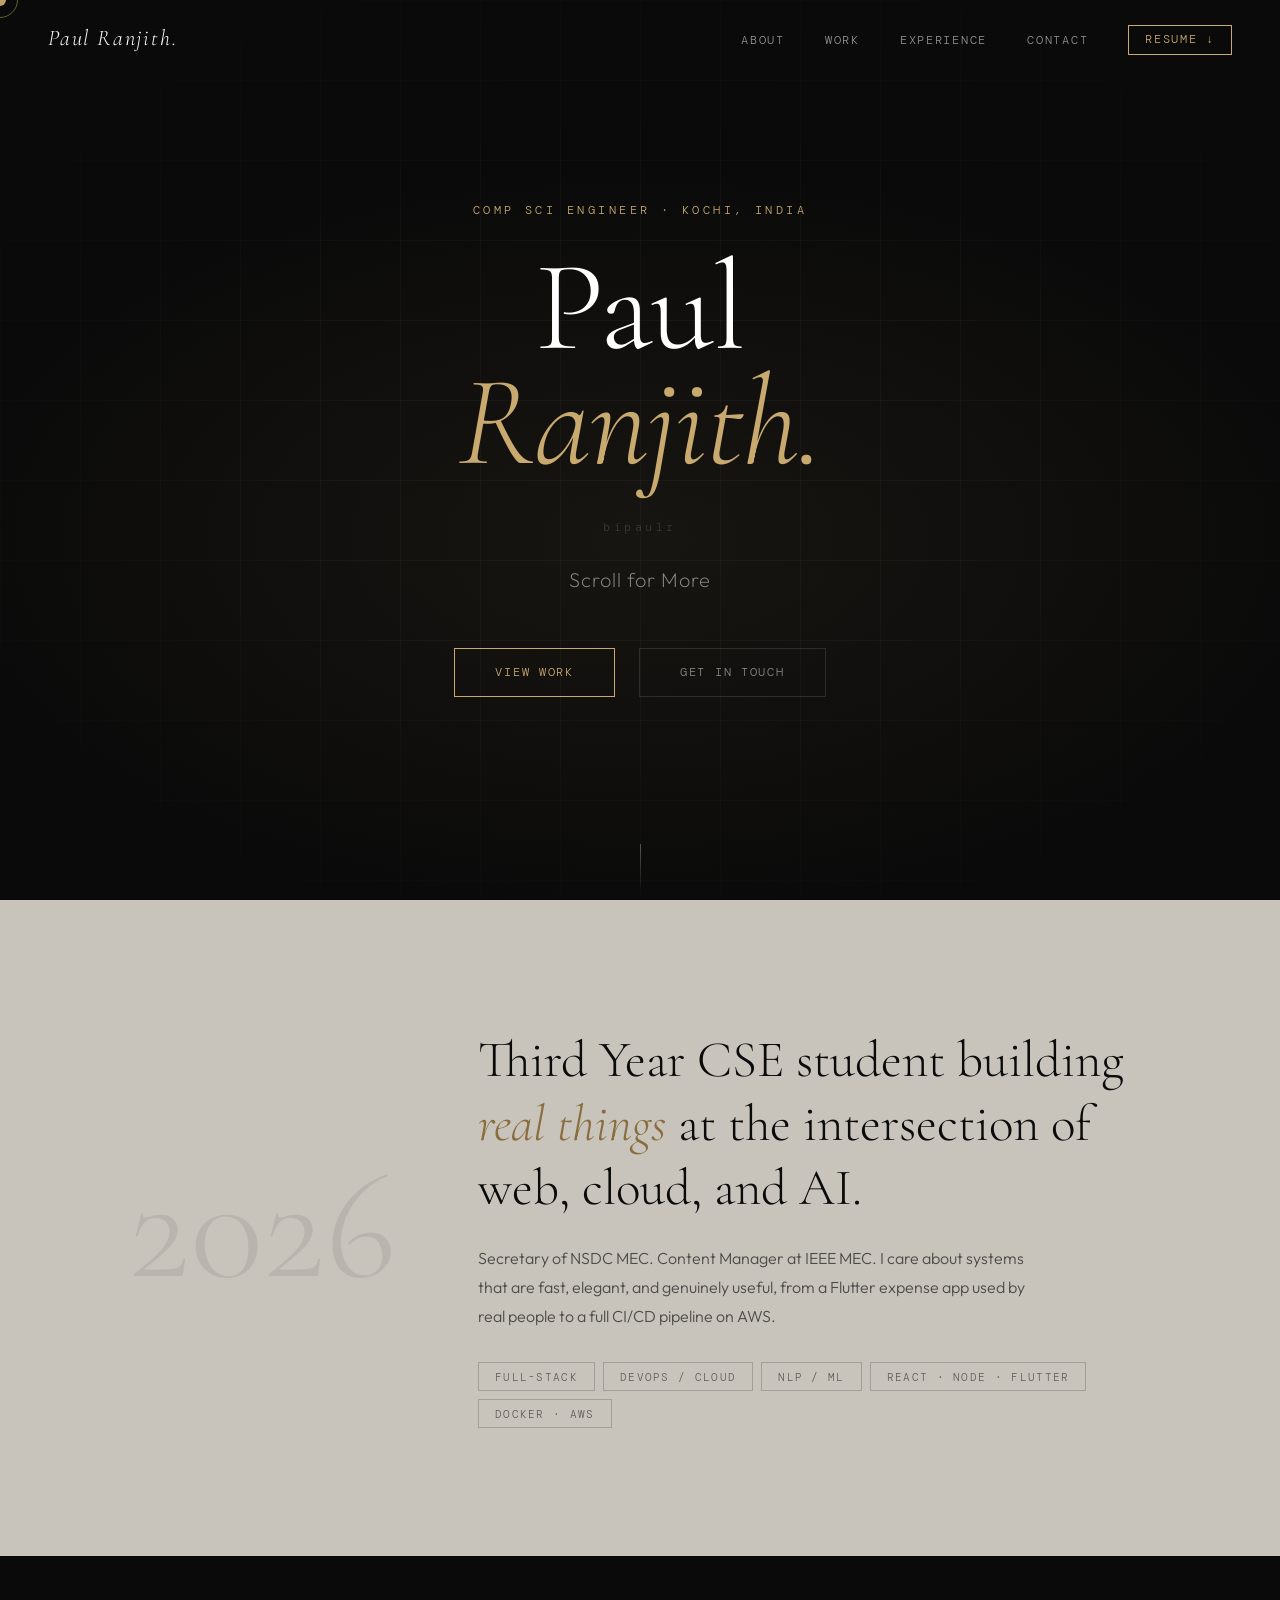
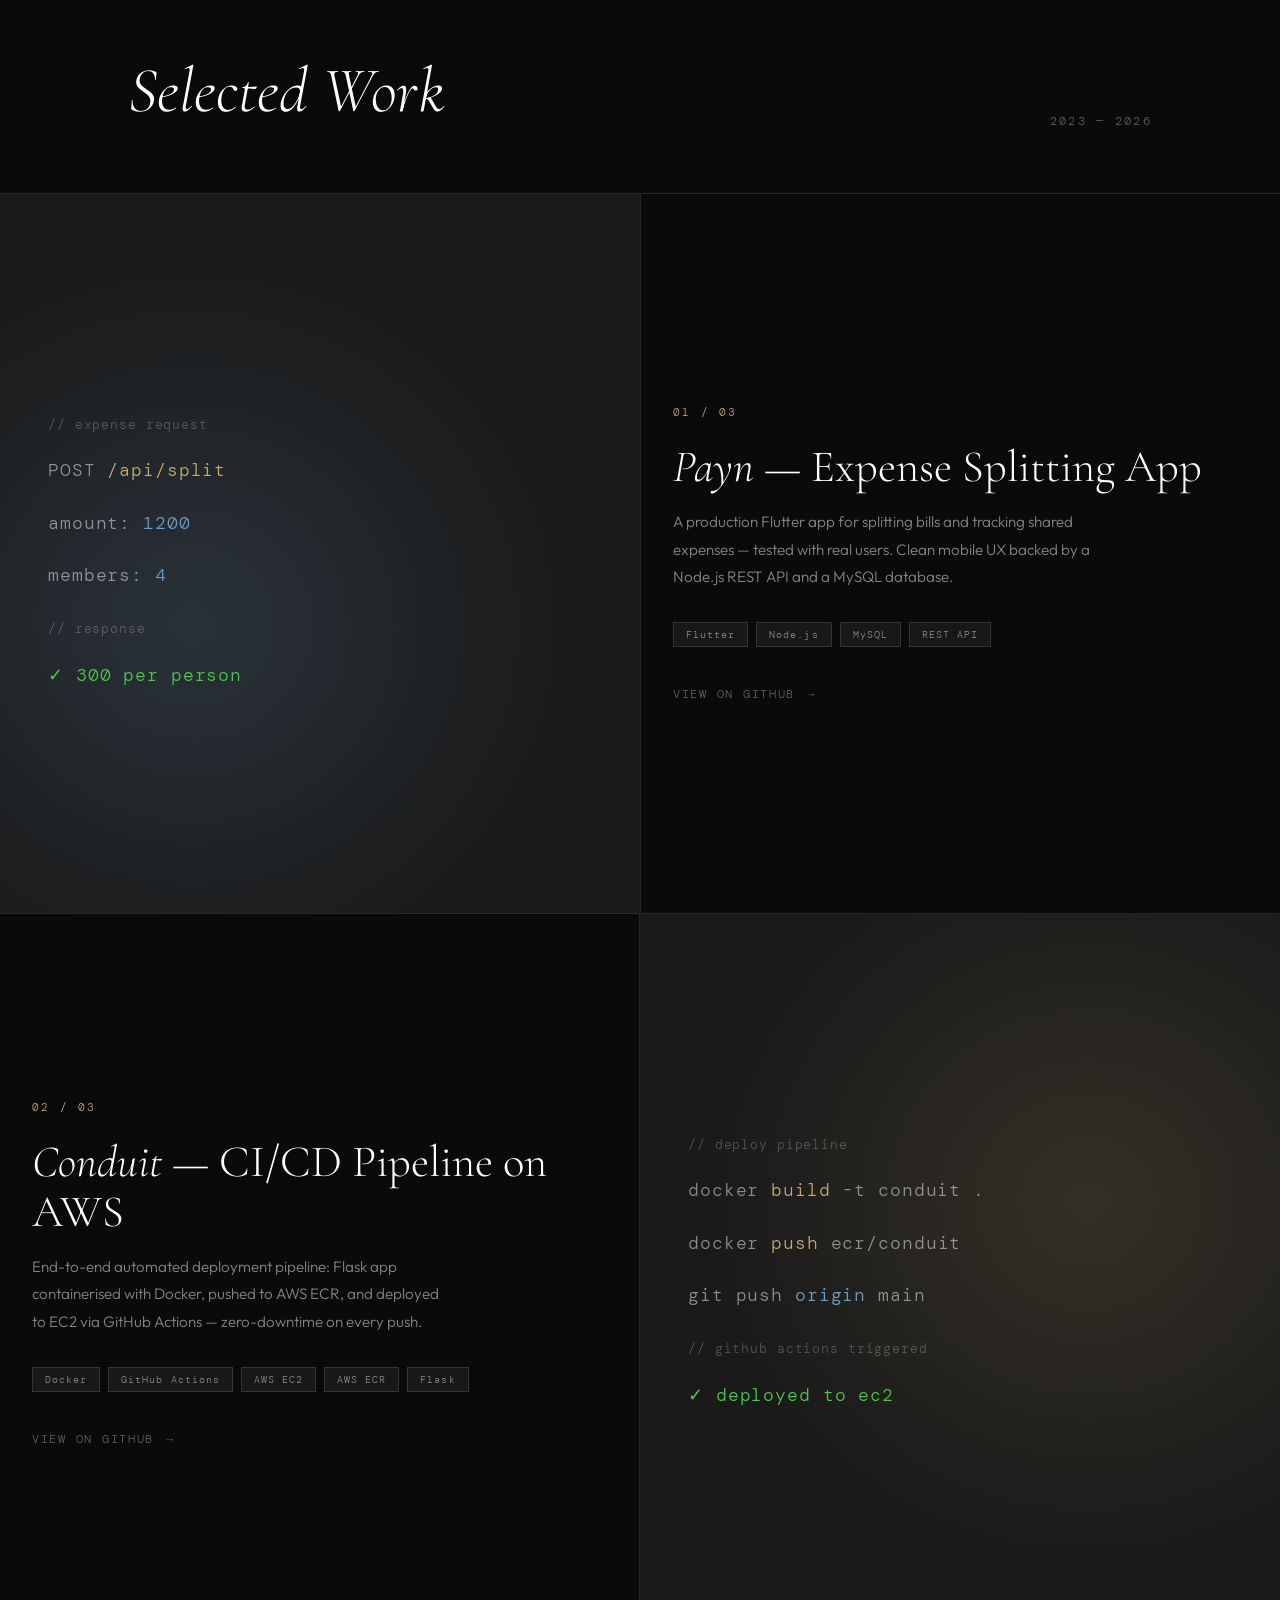
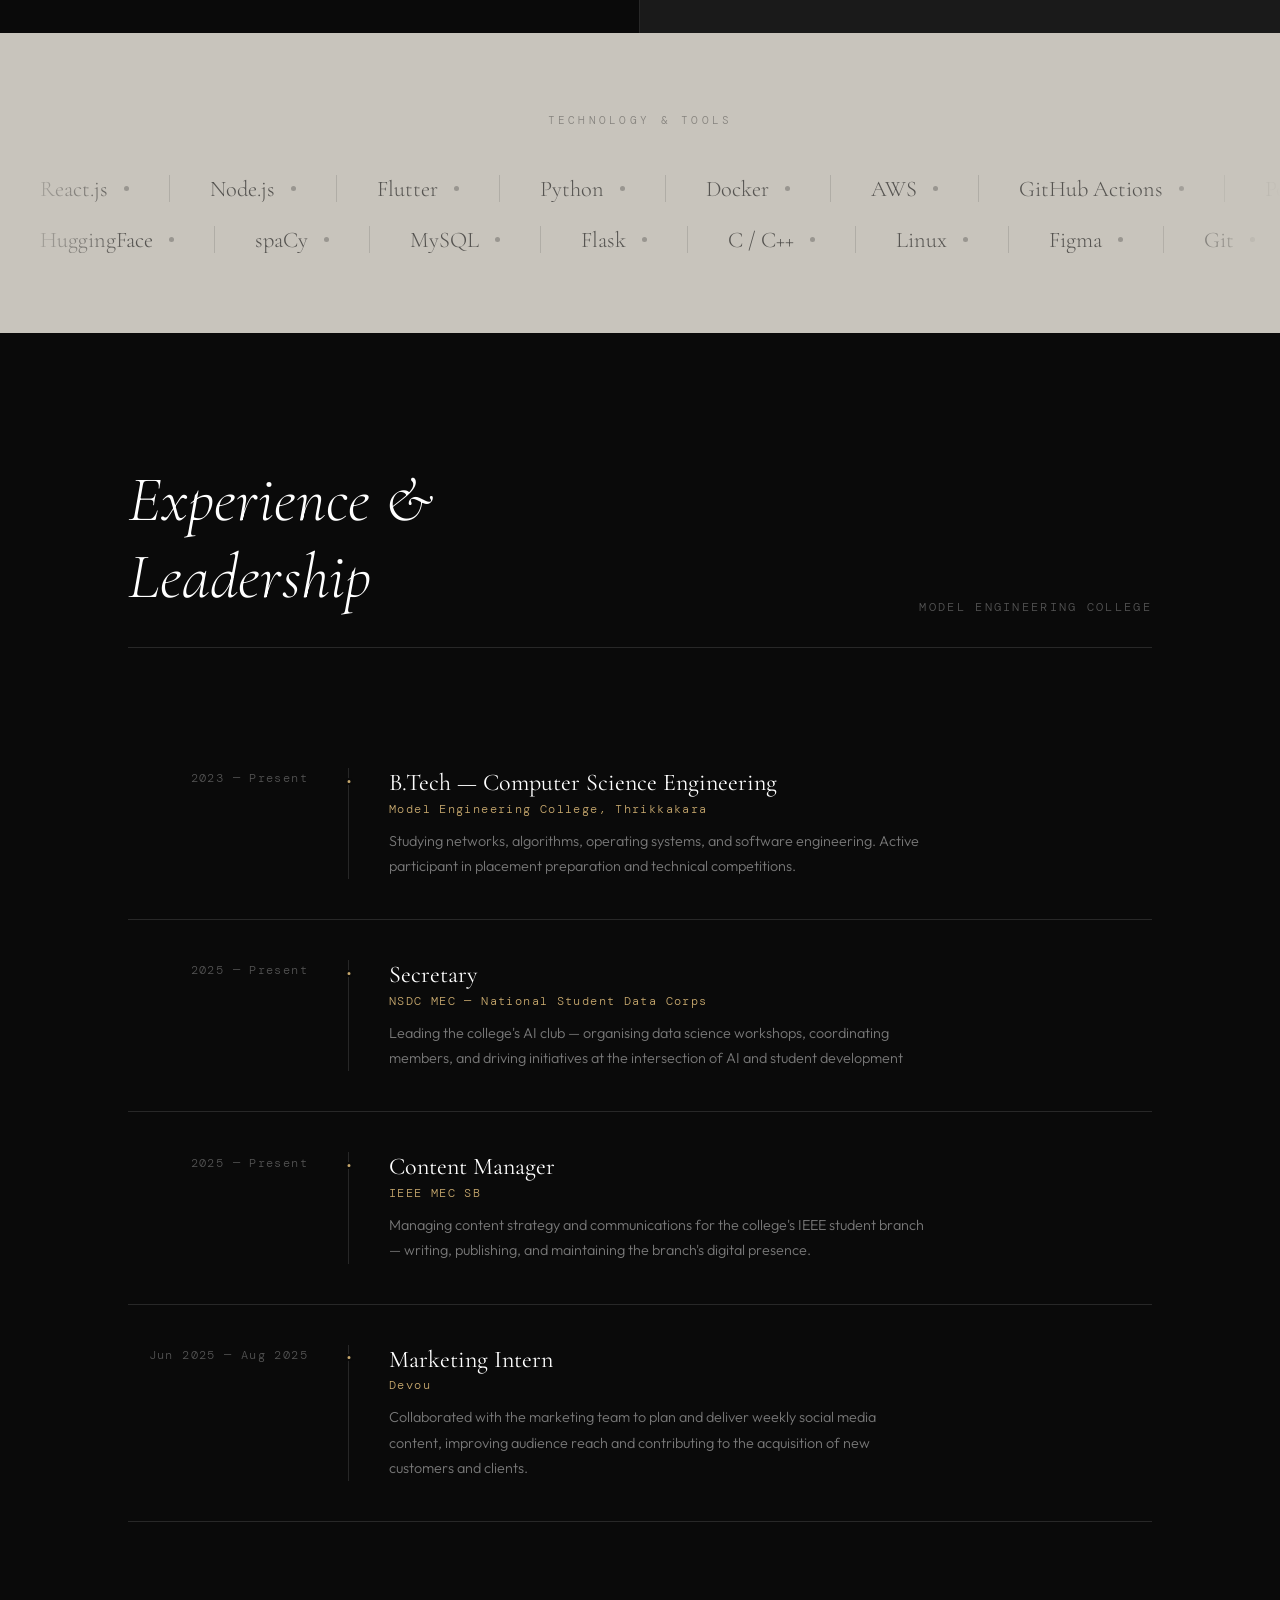
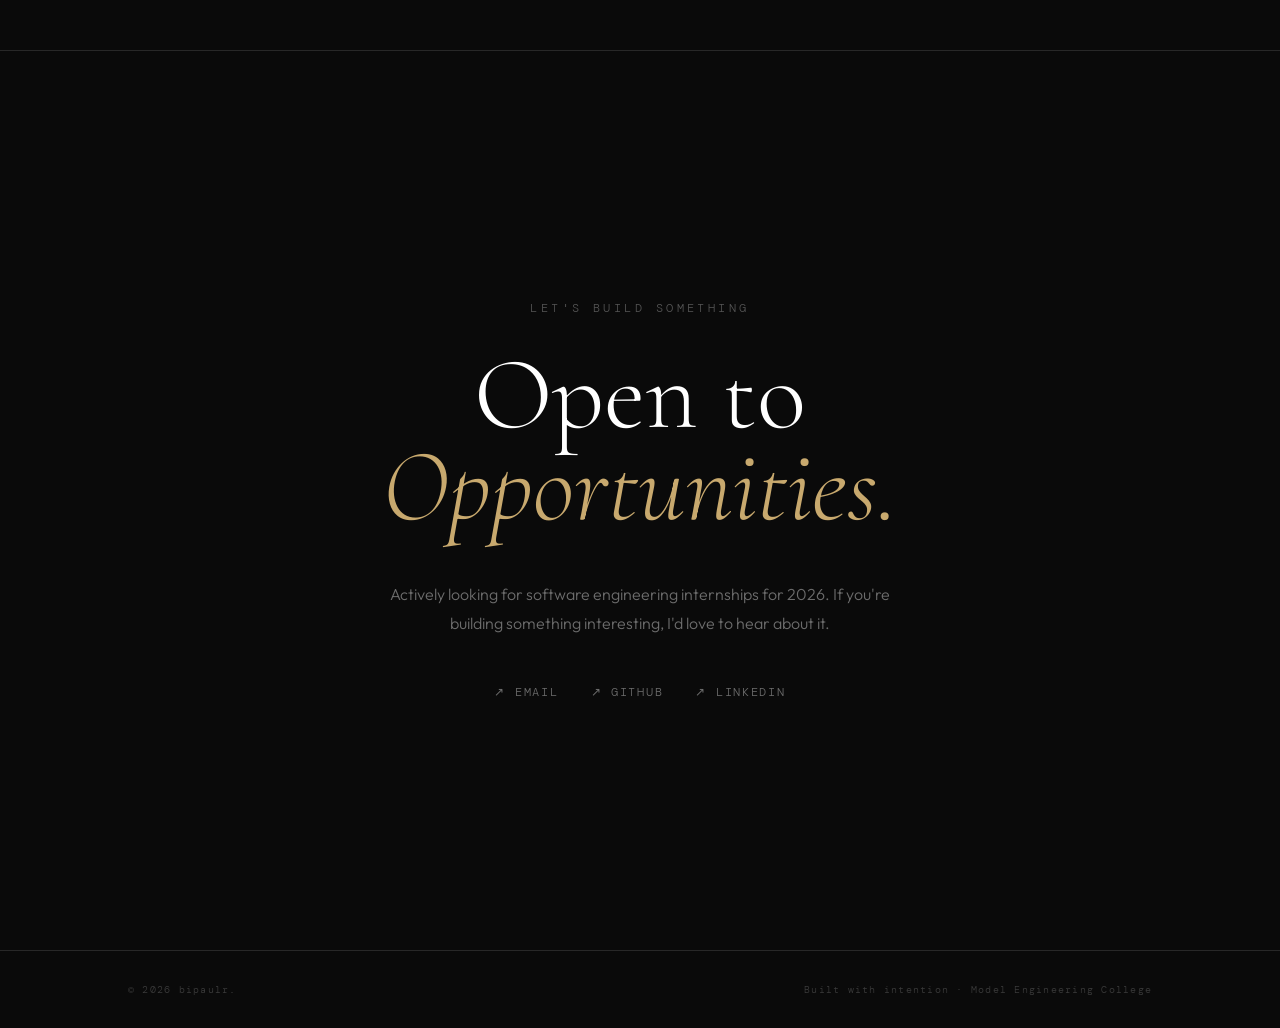
==== commit 63ce5045: "year" ====
--- a/index.html
+++ b/index.html
@@ -506,7 +506,7 @@
 <section id="work">
   <div class="work-header">
     <h2 class="reveal">Selected Work</h2>
-    <span class="reveal" style="transition-delay:0.1s">2023 — 2025</span>
+    <span class="reveal" style="transition-delay:0.1s">2023 — 2026</span>
   </div>
 
   <div class="projects-sequence">
@@ -677,7 +677,7 @@
     Open to<br><em>Opportunities.</em>
   </div>
   <p class="reveal" style="transition-delay:0.2s; color: rgba(255,255,255,0.4); font-size:1rem; max-width:48ch; margin:0 auto; line-height:1.8">
-    Actively looking for software engineering internships for 2025. If you're building something interesting, I'd love to hear about it.
+    Actively looking for software engineering internships for 2026. If you're building something interesting, I'd love to hear about it.
   </p>
   <div class="contact-links reveal" style="transition-delay:0.3s">
     <a href="mailto:paulranjithc@gmail.com" class="contact-link">↗ Email</a>
@@ -687,7 +687,7 @@
 </section>
 
 <footer>
-  <span>© 2025 bipaulr.</span>
+  <span>© 2026 bipaulr.</span>
   <span>Built with intention · Model Engineering College</span>
 </footer>
 
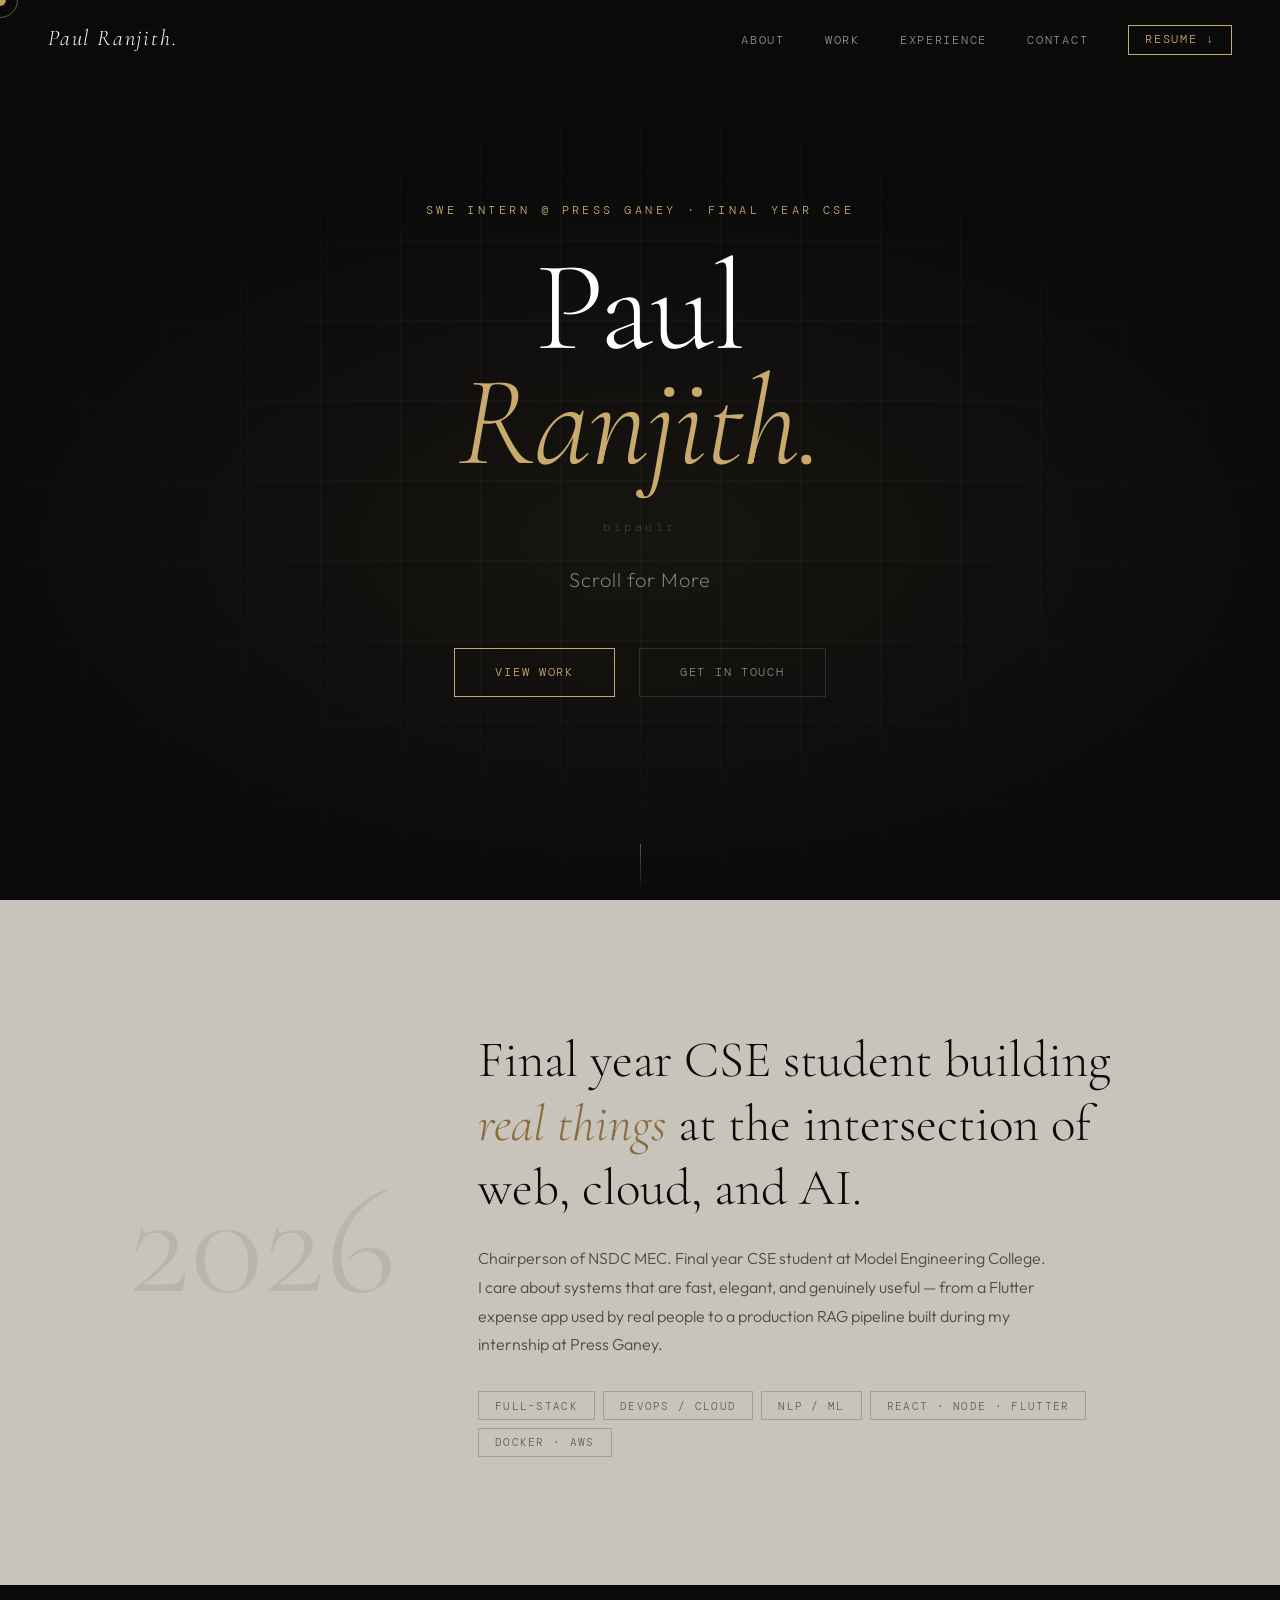
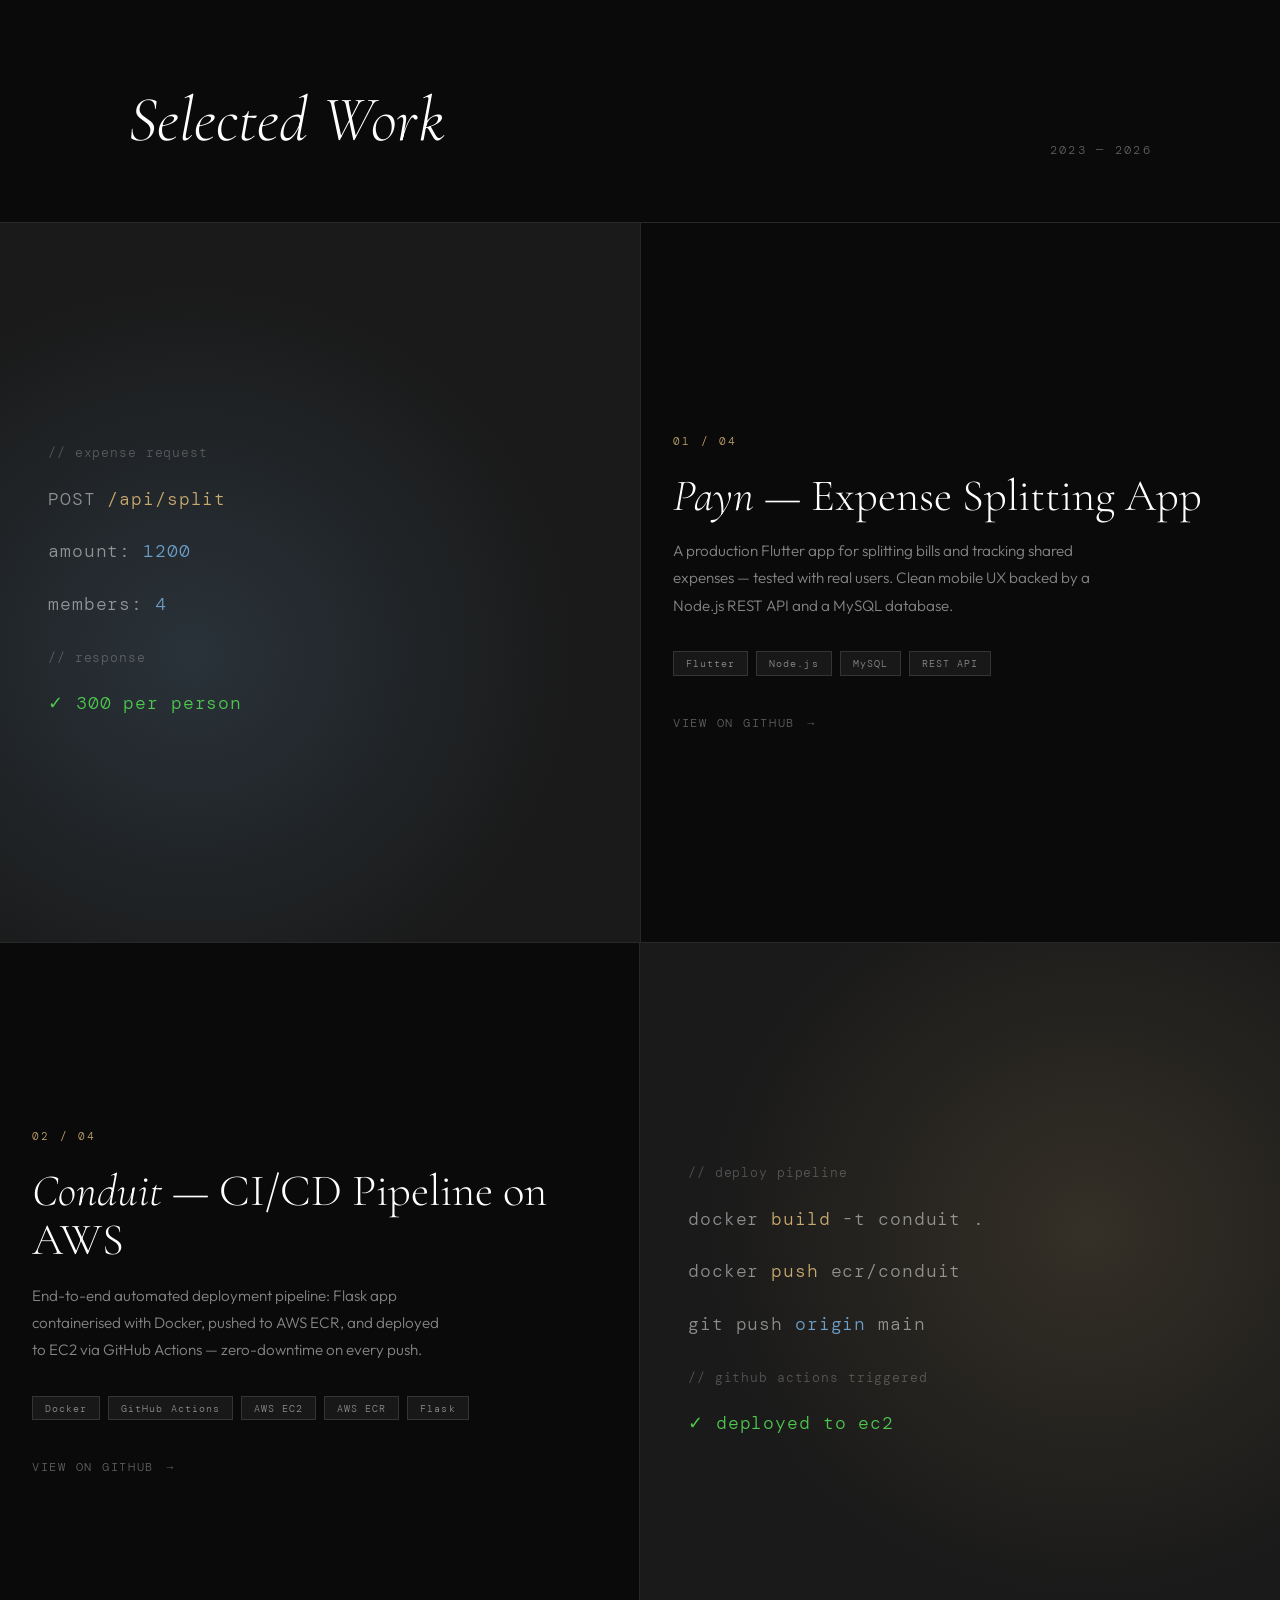
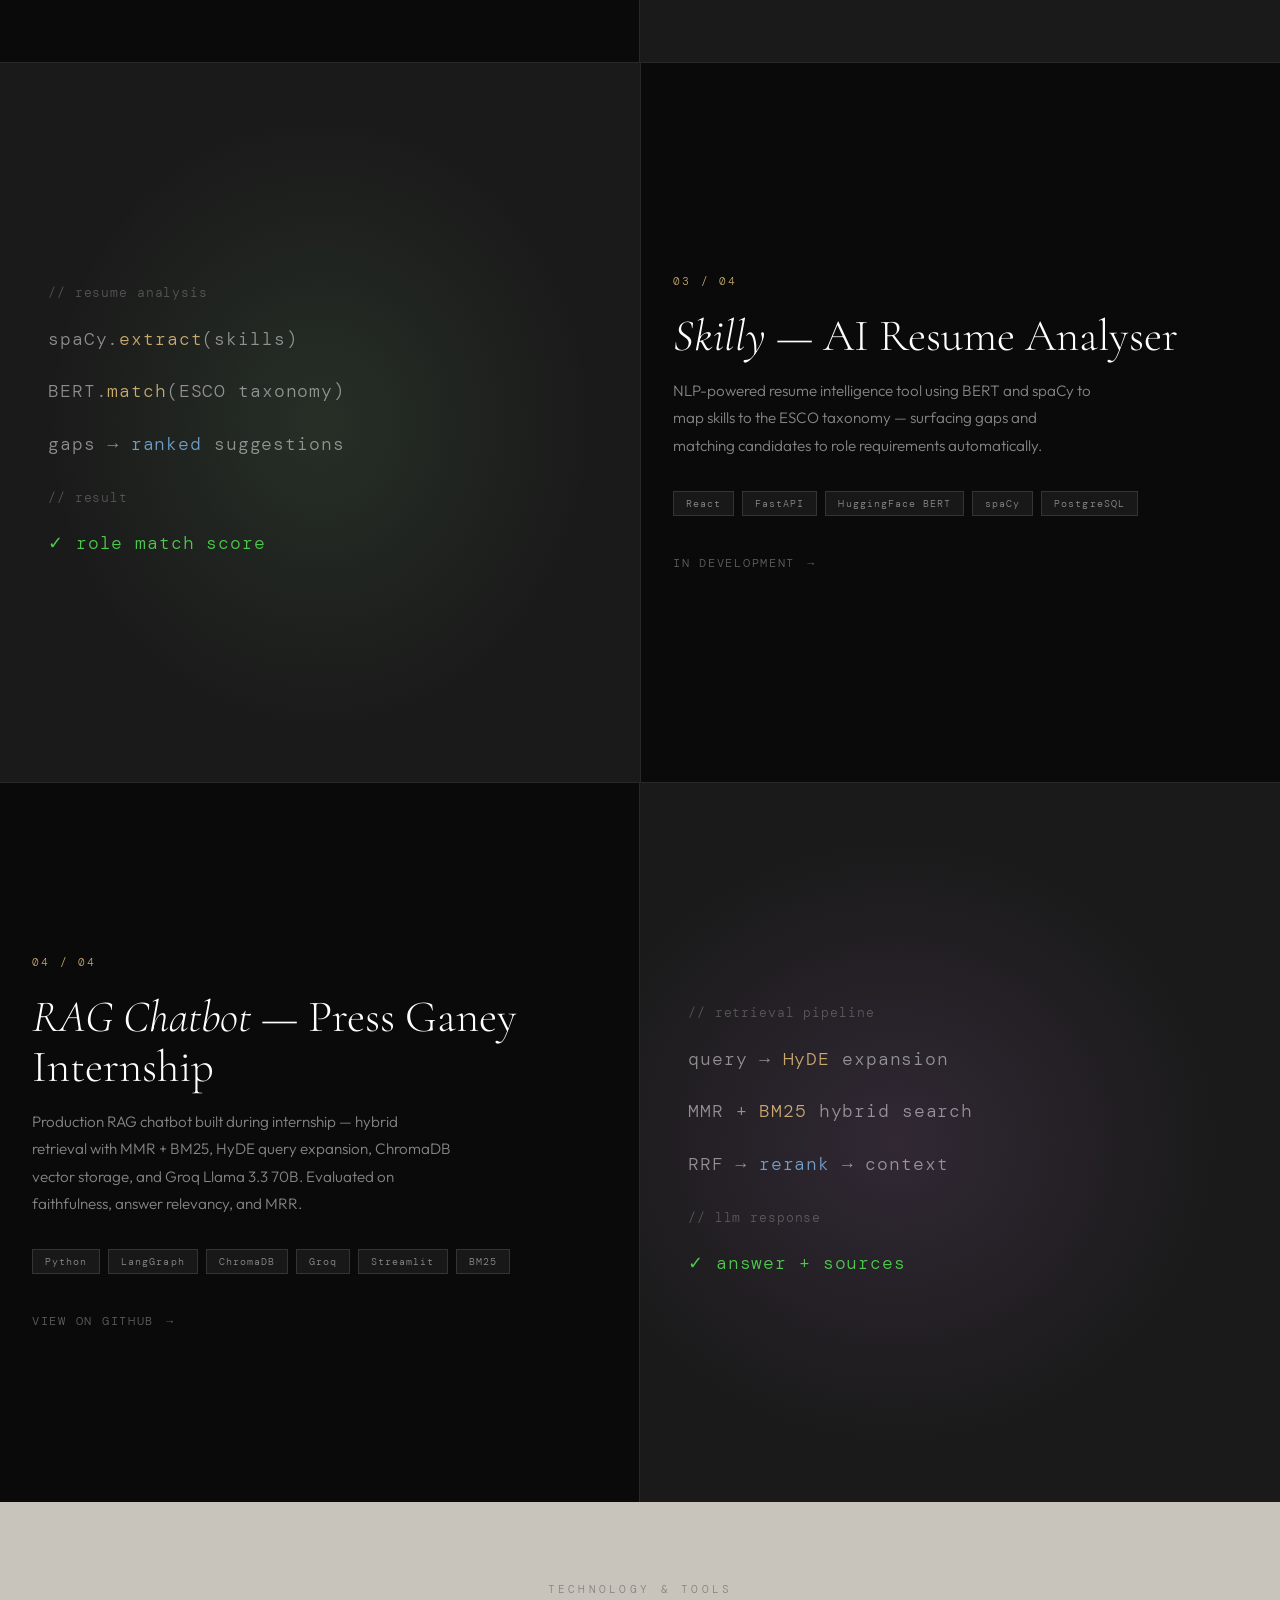
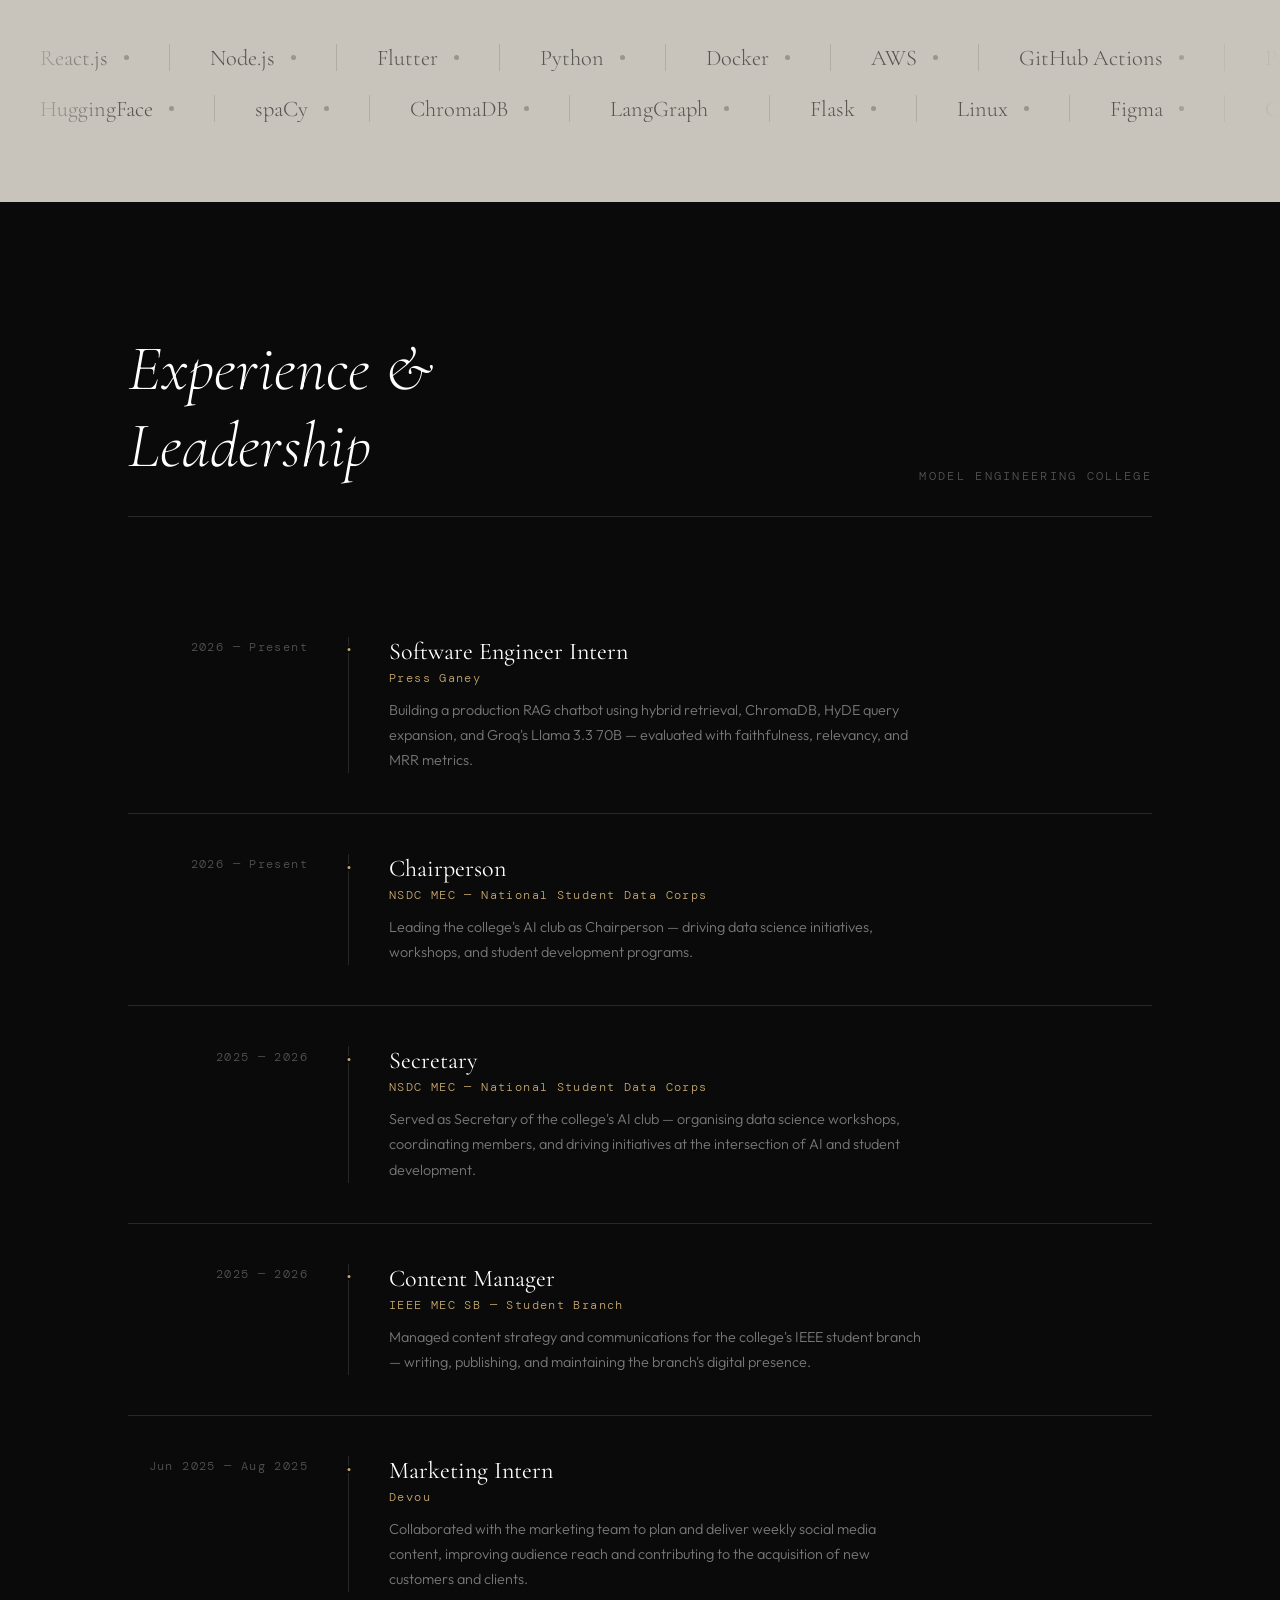
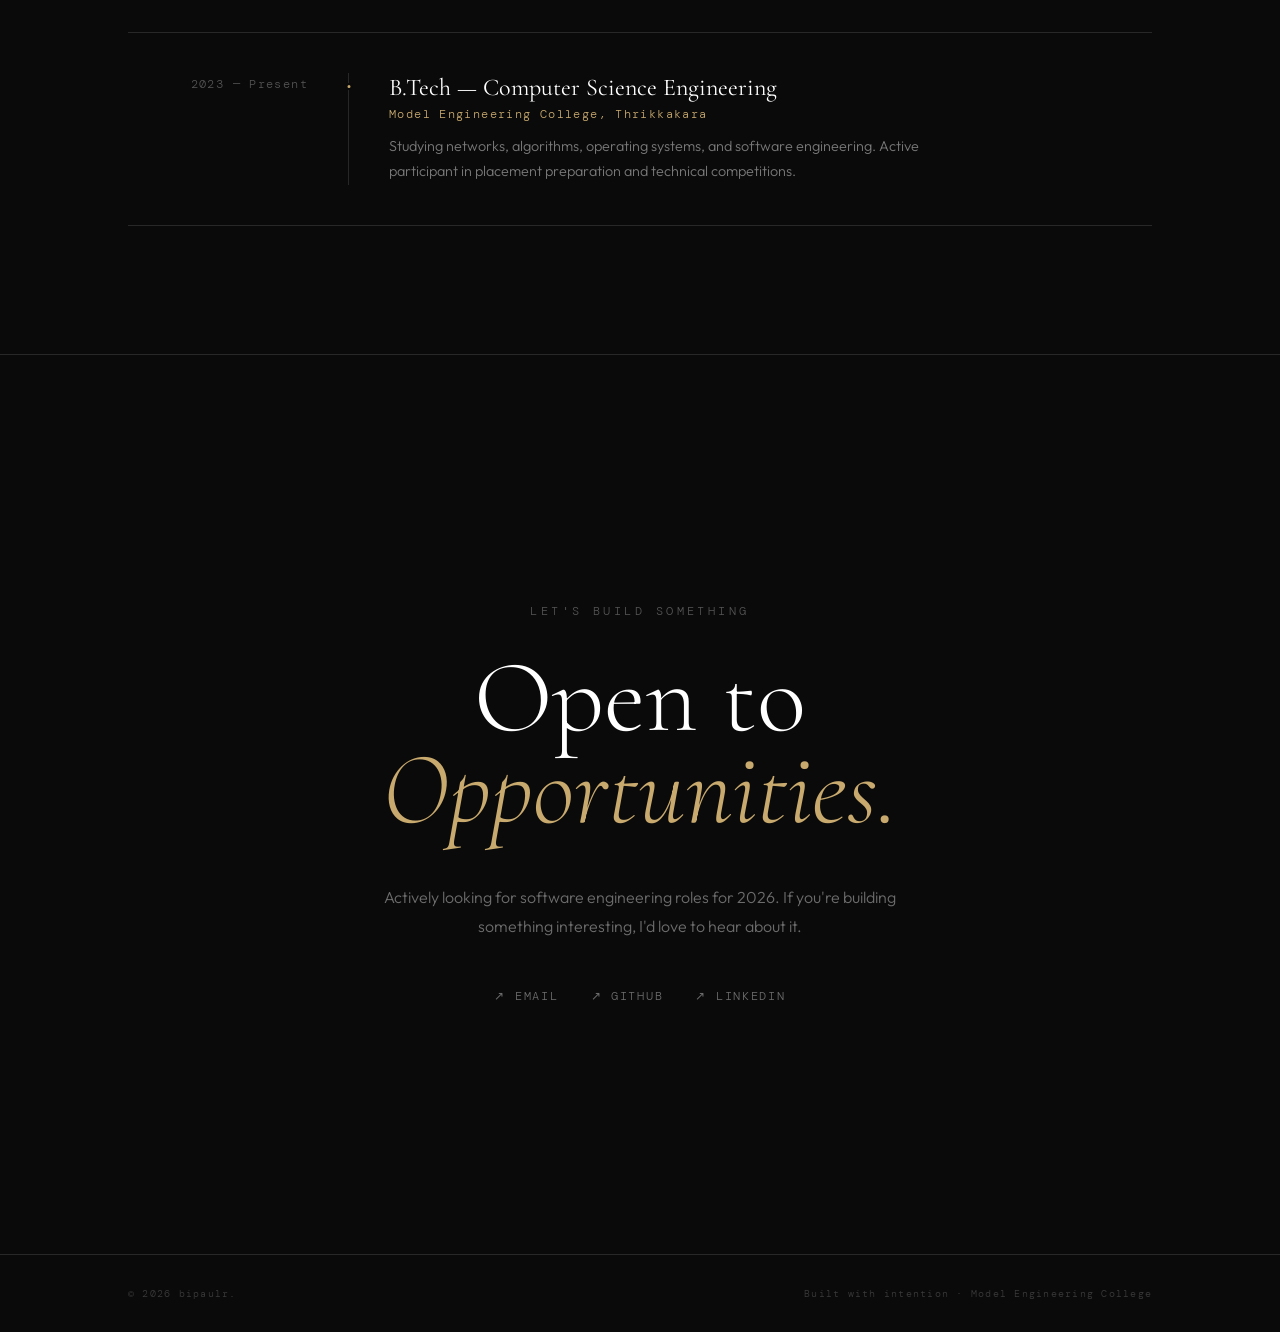
==== commit a35a63f2: "quarterly update" ====
--- a/index.html
+++ b/index.html
@@ -8,454 +8,131 @@
 <link href="https://fonts.googleapis.com/css2?family=Cormorant+Garamond:ital,wght@0,300;0,400;0,600;1,300;1,400&family=DM+Mono:wght@300;400&family=Outfit:wght@200;300;400;500&display=swap" rel="stylesheet">
 <style>
   *, *::before, *::after { margin: 0; padding: 0; box-sizing: border-box; }
-
   :root {
-    --ink: #0a0a0a;
-    --paper: #c8c4bc;
-    --smoke: #1a1a1a;
-    --ghost: rgba(255,255,255,0.06);
-    --line: rgba(255,255,255,0.12);
-    --accent: #c8a96e;
-    --accent-cold: #6e9fc8;
-    --mono: 'DM Mono', monospace;
-    --serif: 'Cormorant Garamond', serif;
-    --sans: 'Outfit', sans-serif;
+    --ink: #0a0a0a; --paper: #c8c4bc; --smoke: #1a1a1a;
+    --ghost: rgba(255,255,255,0.06); --line: rgba(255,255,255,0.12);
+    --accent: #c8a96e; --accent-cold: #6e9fc8;
+    --mono: 'DM Mono', monospace; --serif: 'Cormorant Garamond', serif; --sans: 'Outfit', sans-serif;
   }
-
   html { scroll-behavior: smooth; }
-
-  body {
-    background: var(--ink);
-    color: #fff;
-    font-family: var(--sans);
-    font-weight: 300;
-    overflow-x: hidden;
-    cursor: none;
-  }
-
-  /* ─── CUSTOM CURSOR ─── */
-  #cursor {
-    position: fixed; width: 12px; height: 12px;
-    background: var(--accent); border-radius: 50%;
-    pointer-events: none; z-index: 9999;
-    transform: translate(-50%, -50%);
-    transition: transform 0.15s ease, width 0.2s, height 0.2s, opacity 0.2s;
-    mix-blend-mode: difference;
-  }
-  #cursor-ring {
-    position: fixed; width: 36px; height: 36px;
-    border: 1px solid rgba(200,169,110,0.5); border-radius: 50%;
-    pointer-events: none; z-index: 9998;
-    transform: translate(-50%, -50%);
-    transition: all 0.35s cubic-bezier(0.25,0.46,0.45,0.94);
-  }
+  body { background: var(--ink); color: #fff; font-family: var(--sans); font-weight: 300; overflow-x: hidden; cursor: none; }
+  #cursor { position: fixed; width: 12px; height: 12px; background: var(--accent); border-radius: 50%; pointer-events: none; z-index: 9999; transform: translate(-50%, -50%); transition: transform 0.15s ease, width 0.2s, height 0.2s, opacity 0.2s; mix-blend-mode: difference; }
+  #cursor-ring { position: fixed; width: 36px; height: 36px; border: 1px solid rgba(200,169,110,0.5); border-radius: 50%; pointer-events: none; z-index: 9998; transform: translate(-50%, -50%); transition: all 0.35s cubic-bezier(0.25,0.46,0.45,0.94); }
   body:has(a:hover) #cursor, body:has(button:hover) #cursor { width: 20px; height: 20px; }
-
-  /* ─── NAV ─── */
-  nav {
-    position: fixed; top: 0; left: 0; right: 0;
-    z-index: 100;
-    display: flex; justify-content: space-between; align-items: center;
-    padding: 1.5rem 3rem;
-    transition: background 0.4s ease, backdrop-filter 0.4s;
-  }
-  nav.scrolled {
-    background: rgba(10,10,10,0.85);
-    backdrop-filter: blur(16px);
-    border-bottom: 1px solid var(--line);
-  }
-  .nav-logo {
-    font-family: var(--serif); font-size: 1.4rem; font-weight: 300;
-    letter-spacing: 0.08em; color: #fff; text-decoration: none;
-    font-style: italic;
-  }
+  nav { position: fixed; top: 0; left: 0; right: 0; z-index: 100; display: flex; justify-content: space-between; align-items: center; padding: 1.5rem 3rem; transition: background 0.4s ease, backdrop-filter 0.4s; }
+  nav.scrolled { background: rgba(10,10,10,0.85); backdrop-filter: blur(16px); border-bottom: 1px solid var(--line); }
+  .nav-logo { font-family: var(--serif); font-size: 1.4rem; font-weight: 300; letter-spacing: 0.08em; color: #fff; text-decoration: none; font-style: italic; }
   .nav-links { display: flex; gap: 2.5rem; list-style: none; }
-  .nav-links a {
-    font-family: var(--mono); font-size: 0.72rem; letter-spacing: 0.15em;
-    text-transform: uppercase; color: rgba(255,255,255,0.55);
-    text-decoration: none; transition: color 0.2s;
-  }
-  .nav-resume {
-  border: 1px solid var(--accent) !important;
-  color: var(--accent) !important;
-  padding: 0.4rem 1rem;
-}
-.nav-resume:hover {
-  background: var(--accent);
-  color: var(--ink) !important;
-}
+  .nav-links a { font-family: var(--mono); font-size: 0.72rem; letter-spacing: 0.15em; text-transform: uppercase; color: rgba(255,255,255,0.55); text-decoration: none; transition: color 0.2s; }
+  .nav-resume { border: 1px solid var(--accent) !important; color: var(--accent) !important; padding: 0.4rem 1rem; }
+  .nav-resume:hover { background: var(--accent); color: var(--ink) !important; }
   .nav-links a:hover { color: var(--accent); }
-
-  /* ─── SECTION BASE ─── */
-  section {
-    min-height: 100vh; position: relative;
-    display: flex; flex-direction: column; justify-content: center;
-    overflow: hidden;
-  }
-
-  /* ─── HERO ─── */
-  #hero {
-    background: var(--ink);
-    align-items: center; justify-content: center;
-    text-align: center;
-  }
-  .hero-bg {
-    position: absolute; inset: 0;
-    background: radial-gradient(ellipse 80% 60% at 50% 60%, rgba(200,169,110,0.07) 0%, transparent 70%);
-  }
-  .hero-handle {
-  font-family: var(--mono); font-size: 0.72rem; letter-spacing: 0.3em;
-  color: rgba(255,255,255,0.15); margin-top: 2.5rem;
-  opacity: 0; transform: translateY(20px);
-  animation: fadeUp 0.8s 0.9s forwards;
-  }
-  .hero-grid {
-    position: absolute; inset: 0;
-    background-image:
-      linear-gradient(rgba(255,255,255,0.03) 1px, transparent 1px),
-      linear-gradient(90deg, rgba(255,255,255,0.03) 1px, transparent 1px);
-    background-size: 80px 80px;
-    mask-image: radial-gradient(ellipse 70% 70% at 50% 50%, black 30%, transparent 100%);
-  }
+  section { min-height: 100vh; position: relative; display: flex; flex-direction: column; justify-content: center; overflow: hidden; }
+  #hero { background: var(--ink); align-items: center; justify-content: center; text-align: center; }
+  .hero-bg { position: absolute; inset: 0; background: radial-gradient(ellipse 80% 60% at 50% 60%, rgba(200,169,110,0.07) 0%, transparent 70%); }
+  .hero-grid { position: absolute; inset: 0; background-image: linear-gradient(rgba(255,255,255,0.03) 1px, transparent 1px), linear-gradient(90deg, rgba(255,255,255,0.03) 1px, transparent 1px); background-size: 80px 80px; mask-image: radial-gradient(ellipse 70% 70% at 50% 50%, black 30%, transparent 100%); }
   .hero-content { position: relative; z-index: 2; }
-  .hero-eyebrow {
-    font-family: var(--mono); font-size: 0.72rem; letter-spacing: 0.3em;
-    text-transform: uppercase; color: var(--accent);
-    opacity: 0; transform: translateY(20px);
-    animation: fadeUp 0.8s 0.3s forwards;
-    margin-bottom: 2rem;
-  }
-  .hero-name {
-    font-family: var(--serif); font-size: clamp(4rem, 10vw, 9rem);
-    font-weight: 300; line-height: 0.9; letter-spacing: -0.01em;
-    opacity: 0; transform: translateY(40px);
-    animation: fadeUp 1s 0.6s forwards;
-  }
+  .hero-eyebrow { font-family: var(--mono); font-size: 0.72rem; letter-spacing: 0.3em; text-transform: uppercase; color: var(--accent); opacity: 0; transform: translateY(20px); animation: fadeUp 0.8s 0.3s forwards; margin-bottom: 2rem; }
+  .hero-name { font-family: var(--serif); font-size: clamp(4rem, 10vw, 9rem); font-weight: 300; line-height: 0.9; letter-spacing: -0.01em; opacity: 0; transform: translateY(40px); animation: fadeUp 1s 0.6s forwards; }
   .hero-name em { font-style: italic; color: var(--accent); }
-  .hero-tagline {
-    margin-top: 2rem; font-size: clamp(1rem, 2vw, 1.25rem);
-    font-weight: 200; color: rgba(255,255,255,0.5);
-    letter-spacing: 0.05em;
-    opacity: 0; transform: translateY(20px);
-    animation: fadeUp 0.8s 1s forwards;
-  }
-  .hero-cta {
-    margin-top: 3.5rem; display: flex; gap: 1.5rem; justify-content: center;
-    opacity: 0; transform: translateY(20px);
-    animation: fadeUp 0.8s 1.3s forwards;
-  }
-  .btn-primary {
-    font-family: var(--mono); font-size: 0.72rem; letter-spacing: 0.15em;
-    text-transform: uppercase; text-decoration: none;
-    padding: 1rem 2.5rem; border: 1px solid var(--accent);
-    color: var(--accent); background: transparent;
-    transition: all 0.3s ease; cursor: none;
-  }
+  .hero-handle { font-family: var(--mono); font-size: 0.72rem; letter-spacing: 0.3em; color: rgba(255,255,255,0.15); margin-top: 2.5rem; opacity: 0; transform: translateY(20px); animation: fadeUp 0.8s 0.9s forwards; }
+  .hero-tagline { margin-top: 2rem; font-size: clamp(1rem, 2vw, 1.25rem); font-weight: 200; color: rgba(255,255,255,0.5); letter-spacing: 0.05em; opacity: 0; transform: translateY(20px); animation: fadeUp 0.8s 1s forwards; }
+  .hero-cta { margin-top: 3.5rem; display: flex; gap: 1.5rem; justify-content: center; opacity: 0; transform: translateY(20px); animation: fadeUp 0.8s 1.3s forwards; }
+  .btn-primary { font-family: var(--mono); font-size: 0.72rem; letter-spacing: 0.15em; text-transform: uppercase; text-decoration: none; padding: 1rem 2.5rem; border: 1px solid var(--accent); color: var(--accent); background: transparent; transition: all 0.3s ease; cursor: none; }
   .btn-primary:hover { background: var(--accent); color: var(--ink); }
-  .btn-ghost {
-    font-family: var(--mono); font-size: 0.72rem; letter-spacing: 0.15em;
-    text-transform: uppercase; text-decoration: none;
-    padding: 1rem 2.5rem; border: 1px solid var(--line);
-    color: rgba(255,255,255,0.5); background: transparent;
-    transition: all 0.3s ease; cursor: none;
-  }
+  .btn-ghost { font-family: var(--mono); font-size: 0.72rem; letter-spacing: 0.15em; text-transform: uppercase; text-decoration: none; padding: 1rem 2.5rem; border: 1px solid var(--line); color: rgba(255,255,255,0.5); background: transparent; transition: all 0.3s ease; cursor: none; }
   .btn-ghost:hover { border-color: rgba(255,255,255,0.4); color: #fff; }
-  .hero-scroll-hint {
-    position: absolute; bottom: 0.5rem; left: 50%; transform: translateX(-50%);
-    display: flex; flex-direction: column; align-items: center; gap: 0.5rem;
-    opacity: 0; animation: fadeIn 1s 2s forwards;
-  }
-  .hero-scroll-hint span {
-    font-family: var(--mono); font-size: 0.65rem; letter-spacing: 0.2em;
-    text-transform: uppercase; color: rgba(255,255,255,0.3);
-  }
-  .scroll-line {
-    width: 1px; height: 48px; background: linear-gradient(to bottom, rgba(255,255,255,0.3), transparent);
-    animation: scrollPulse 2s 2s infinite;
-  }
-
-  /* ─── ABOUT / INTRO STRIP ─── */
-  #about {
-    background: var(--paper); color: var(--ink);
-    min-height: 50vh; padding: 8rem 10%;
-    flex-direction: row; align-items: center;
-    gap: 8%;
-  }
-  .about-number {
-    font-family: var(--serif); font-size: clamp(6rem, 12vw, 10rem);
-    font-weight: 300; color: rgba(10,10,10,0.08); flex-shrink: 0;
-    line-height: 1;
-  }
-  .about-text h2 {
-    font-family: var(--serif); font-size: clamp(2rem, 4vw, 3.2rem);
-    font-weight: 300; line-height: 1.25; margin-bottom: 1.5rem;
-  }
+  .hero-scroll-hint { position: absolute; bottom: 0.5rem; left: 50%; transform: translateX(-50%); display: flex; flex-direction: column; align-items: center; gap: 0.5rem; opacity: 0; animation: fadeIn 1s 2s forwards; }
+  .hero-scroll-hint span { font-family: var(--mono); font-size: 0.65rem; letter-spacing: 0.2em; text-transform: uppercase; color: rgba(255,255,255,0.3); }
+  .scroll-line { width: 1px; height: 48px; background: linear-gradient(to bottom, rgba(255,255,255,0.3), transparent); animation: scrollPulse 2s 2s infinite; }
+  #about { background: var(--paper); color: var(--ink); min-height: 50vh; padding: 8rem 10%; flex-direction: row; align-items: center; gap: 8%; }
+  .about-number { font-family: var(--serif); font-size: clamp(6rem, 12vw, 10rem); font-weight: 300; color: rgba(10,10,10,0.08); flex-shrink: 0; line-height: 1; }
+  .about-text h2 { font-family: var(--serif); font-size: clamp(2rem, 4vw, 3.2rem); font-weight: 300; line-height: 1.25; margin-bottom: 1.5rem; }
   .about-text h2 em { font-style: italic; color: #8a6d3d; }
-  .about-text p {
-    font-size: 1rem; line-height: 1.8; color: rgba(10,10,10,0.65);
-    max-width: 52ch;
-  }
-  .about-tags {
-    display: flex; flex-wrap: wrap; gap: 0.5rem; margin-top: 2rem;
-  }
-  .tag {
-    font-family: var(--mono); font-size: 0.68rem; letter-spacing: 0.12em;
-    text-transform: uppercase; padding: 0.4rem 1rem;
-    border: 1px solid rgba(10,10,10,0.2); color: rgba(10,10,10,0.55);
-  }
-
-  /* ─── PROJECTS — CINEMATIC PANELS ─── */
+  .about-text p { font-size: 1rem; line-height: 1.8; color: rgba(10,10,10,0.65); max-width: 52ch; }
+  .about-tags { display: flex; flex-wrap: wrap; gap: 0.5rem; margin-top: 2rem; }
+  .tag { font-family: var(--mono); font-size: 0.68rem; letter-spacing: 0.12em; text-transform: uppercase; padding: 0.4rem 1rem; border: 1px solid rgba(10,10,10,0.2); color: rgba(10,10,10,0.55); }
   #work { background: var(--ink); padding: 0; min-height: auto; }
-  .work-header {
-    padding: 6rem 10% 4rem;
-    display: flex; justify-content: space-between; align-items: flex-end;
-  }
-  .work-header h2 {
-    font-family: var(--serif); font-size: clamp(2.5rem, 5vw, 4rem);
-    font-weight: 300; font-style: italic;
-  }
-  .work-header span {
-    font-family: var(--mono); font-size: 0.72rem; letter-spacing: 0.2em;
-    text-transform: uppercase; color: rgba(255,255,255,0.35);
-  }
+  .work-header { padding: 6rem 10% 4rem; display: flex; justify-content: space-between; align-items: flex-end; }
+  .work-header h2 { font-family: var(--serif); font-size: clamp(2.5rem, 5vw, 4rem); font-weight: 300; font-style: italic; }
+  .work-header span { font-family: var(--mono); font-size: 0.72rem; letter-spacing: 0.2em; text-transform: uppercase; color: rgba(255,255,255,0.35); }
   .projects-sequence { display: flex; flex-direction: column; }
-
-  .project-panel {
-    display: grid; grid-template-columns: 1fr 1fr;
-    min-height: 80vh; border-top: 1px solid var(--line);
-    opacity: 0; transform: translateY(60px);
-    transition: opacity 0.8s ease, transform 0.8s ease;
-  }
+  .project-panel { display: grid; grid-template-columns: 1fr 1fr; min-height: 80vh; border-top: 1px solid var(--line); opacity: 0; transform: translateY(60px); transition: opacity 0.8s ease, transform 0.8s ease; }
   .project-panel.visible { opacity: 1; transform: translateY(0); }
   .project-panel:nth-child(even) { direction: rtl; }
   .project-panel:nth-child(even) > * { direction: ltr; }
-
-  .project-visual {
-    position: relative; overflow: hidden;
-    background: var(--smoke);
-  }
-  .project-visual-inner {
-    position: absolute; inset: 0;
-    display: flex; align-items: center; justify-content: center;
-    font-family: var(--serif); font-size: 8rem; font-weight: 300;
-    color: rgba(255,255,255,0.04); letter-spacing: -0.05em;
-    transition: transform 0.6s ease;
-    user-select: none;
-  }
+  .project-visual { position: relative; overflow: hidden; background: var(--smoke); }
+  .project-visual-inner { position: absolute; inset: 0; display: flex; align-items: center; justify-content: center; font-family: var(--serif); font-size: 8rem; font-weight: 300; color: rgba(255,255,255,0.04); letter-spacing: -0.05em; transition: transform 0.6s ease; user-select: none; }
   .project-panel:hover .project-visual-inner { transform: scale(1.04); }
-  .project-visual-accent {
-    position: absolute; inset: 0;
-    transition: opacity 0.4s ease; opacity: 0.6;
-  }
+  .project-visual-accent { position: absolute; inset: 0; transition: opacity 0.4s ease; opacity: 0.6; }
   .payn-accent { background: radial-gradient(ellipse at 30% 60%, rgba(110,159,200,0.3) 0%, transparent 60%); }
   .conduit-accent { background: radial-gradient(ellipse at 70% 40%, rgba(200,169,110,0.25) 0%, transparent 60%); }
   .skilly-accent { background: radial-gradient(ellipse at 50% 50%, rgba(130,200,130,0.2) 0%, transparent 60%); }
-
-  .project-info {
-    padding: 4rem 5%;
-    display: flex; flex-direction: column; justify-content: center;
-    border-left: 1px solid var(--line);
-  }
+  .rag-accent { background: radial-gradient(ellipse at 40% 50%, rgba(180,120,200,0.25) 0%, transparent 60%); }
+  .project-info { padding: 4rem 5%; display: flex; flex-direction: column; justify-content: center; border-left: 1px solid var(--line); }
   .project-panel:nth-child(even) .project-info { border-left: none; border-right: 1px solid var(--line); }
-  .project-num {
-    font-family: var(--mono); font-size: 0.68rem; letter-spacing: 0.2em;
-    color: var(--accent); margin-bottom: 1.5rem;
-  }
-  .project-title {
-    font-family: var(--serif); font-size: clamp(2rem, 3.5vw, 3rem);
-    font-weight: 300; line-height: 1.1; margin-bottom: 1rem;
-  }
+  .project-num { font-family: var(--mono); font-size: 0.68rem; letter-spacing: 0.2em; color: var(--accent); margin-bottom: 1.5rem; }
+  .project-title { font-family: var(--serif); font-size: clamp(2rem, 3.5vw, 3rem); font-weight: 300; line-height: 1.1; margin-bottom: 1rem; }
   .project-title em { font-style: italic; }
-  .project-desc {
-    font-size: 0.95rem; line-height: 1.8;
-    color: rgba(255,255,255,0.5); max-width: 42ch; margin-bottom: 2rem;
-  }
-  .project-stack {
-    display: flex; flex-wrap: wrap; gap: 0.5rem; margin-bottom: 2.5rem;
-  }
-  .stack-chip {
-    font-family: var(--mono); font-size: 0.65rem; letter-spacing: 0.1em;
-    padding: 0.3rem 0.75rem; background: var(--ghost);
-    border: 1px solid var(--line); color: rgba(255,255,255,0.5);
-  }
-  .project-link {
-    font-family: var(--mono); font-size: 0.72rem; letter-spacing: 0.15em;
-    text-transform: uppercase; color: rgba(255,255,255,0.35);
-    text-decoration: none; display: flex; align-items: center; gap: 0.75rem;
-    transition: color 0.2s; width: fit-content;
-  }
-  .project-link::after {
-    content: '→'; transition: transform 0.2s;
-  }
+  .project-desc { font-size: 0.95rem; line-height: 1.8; color: rgba(255,255,255,0.5); max-width: 42ch; margin-bottom: 2rem; }
+  .project-stack { display: flex; flex-wrap: wrap; gap: 0.5rem; margin-bottom: 2.5rem; }
+  .stack-chip { font-family: var(--mono); font-size: 0.65rem; letter-spacing: 0.1em; padding: 0.3rem 0.75rem; background: var(--ghost); border: 1px solid var(--line); color: rgba(255,255,255,0.5); }
+  .project-link { font-family: var(--mono); font-size: 0.72rem; letter-spacing: 0.15em; text-transform: uppercase; color: rgba(255,255,255,0.35); text-decoration: none; display: flex; align-items: center; gap: 0.75rem; transition: color 0.2s; width: fit-content; }
+  .project-link::after { content: '→'; transition: transform 0.2s; }
   .project-link:hover { color: var(--accent); }
   .project-link:hover::after { transform: translateX(4px); }
-
-  /* ─── SKILLS MARQUEE ─── */
-  #skills {
-    background: var(--paper); color: var(--ink);
-    min-height: auto; padding: 5rem 0; overflow: hidden;
-  }
-  .marquee-label {
-    text-align: center; font-family: var(--mono); font-size: 0.68rem;
-    letter-spacing: 0.3em; text-transform: uppercase; color: rgba(10,10,10,0.35);
-    margin-bottom: 3rem;
-  }
-  .marquee-track {
-    display: flex; gap: 0; overflow: hidden;
-    -webkit-mask-image: linear-gradient(90deg, transparent, black 10%, black 90%, transparent);
-  }
-  .marquee-inner {
-    display: flex; gap: 0; animation: marquee 25s linear infinite; white-space: nowrap;
-    flex-shrink: 0; min-width: 100%;
-  }
+  #skills { background: var(--paper); color: var(--ink); min-height: auto; padding: 5rem 0; overflow: hidden; }
+  .marquee-label { text-align: center; font-family: var(--mono); font-size: 0.68rem; letter-spacing: 0.3em; text-transform: uppercase; color: rgba(10,10,10,0.35); margin-bottom: 3rem; }
+  .marquee-track { display: flex; gap: 0; overflow: hidden; -webkit-mask-image: linear-gradient(90deg, transparent, black 10%, black 90%, transparent); }
+  .marquee-inner { display: flex; gap: 0; animation: marquee 25s linear infinite; white-space: nowrap; flex-shrink: 0; min-width: 100%; }
   .marquee-inner.rev { animation-direction: reverse; }
-  .skill-item {
-    display: inline-flex; align-items: center; gap: 1rem;
-    padding: 0 2.5rem; border-right: 1px solid rgba(10,10,10,0.12);
-    font-family: var(--serif); font-size: 1.4rem; font-weight: 300;
-    color: rgba(10,10,10,0.6); white-space: nowrap;
-  }
-  .skill-item .dot {
-    width: 5px; height: 5px; border-radius: 50%;
-    background: rgba(10,10,10,0.25); display: inline-block;
-  }
-
-  /* ─── EXPERIENCE TIMELINE ─── */
-  #experience {
-    background: var(--ink);
-    padding: 8rem 10%;
-  }
-  .exp-header {
-    display: flex; justify-content: space-between; align-items: flex-end;
-    margin-bottom: 5rem; border-bottom: 1px solid var(--line); padding-bottom: 2rem;
-  }
-  .exp-header h2 {
-    font-family: var(--serif); font-size: clamp(2.5rem, 5vw, 4rem);
-    font-weight: 300; font-style: italic;
-  }
-  .exp-header p {
-    font-family: var(--mono); font-size: 0.72rem; letter-spacing: 0.2em;
-    text-transform: uppercase; color: rgba(255,255,255,0.3);
-  }
+  .skill-item { display: inline-flex; align-items: center; gap: 1rem; padding: 0 2.5rem; border-right: 1px solid rgba(10,10,10,0.12); font-family: var(--serif); font-size: 1.4rem; font-weight: 300; color: rgba(10,10,10,0.6); white-space: nowrap; }
+  .skill-item .dot { width: 5px; height: 5px; border-radius: 50%; background: rgba(10,10,10,0.25); display: inline-block; }
+  #experience { background: var(--ink); padding: 8rem 10%; }
+  .exp-header { display: flex; justify-content: space-between; align-items: flex-end; margin-bottom: 5rem; border-bottom: 1px solid var(--line); padding-bottom: 2rem; }
+  .exp-header h2 { font-family: var(--serif); font-size: clamp(2.5rem, 5vw, 4rem); font-weight: 300; font-style: italic; }
+  .exp-header p { font-family: var(--mono); font-size: 0.72rem; letter-spacing: 0.2em; text-transform: uppercase; color: rgba(255,255,255,0.3); }
   .timeline { display: flex; flex-direction: column; gap: 0; }
-  .timeline-item {
-    display: grid; grid-template-columns: 180px 1px 1fr;
-    gap: 0 2.5rem; padding: 2.5rem 0;
-    border-bottom: 1px solid var(--line);
-    opacity: 0; transform: translateX(-30px);
-    transition: opacity 0.6s ease, transform 0.6s ease;
-  }
+  .timeline-item { display: grid; grid-template-columns: 180px 1px 1fr; gap: 0 2.5rem; padding: 2.5rem 0; border-bottom: 1px solid var(--line); opacity: 0; transform: translateX(-30px); transition: opacity 0.6s ease, transform 0.6s ease; }
   .timeline-item.visible { opacity: 1; transform: translateX(0); }
-  .timeline-date {
-    font-family: var(--mono); font-size: 0.72rem; letter-spacing: 0.12em;
-    color: rgba(255,255,255,0.3); text-align: right; padding-top: 0.2rem;
-  }
+  .timeline-date { font-family: var(--mono); font-size: 0.72rem; letter-spacing: 0.12em; color: rgba(255,255,255,0.3); text-align: right; padding-top: 0.2rem; }
   .timeline-line { background: var(--line); position: relative; }
-  .timeline-line::before {
-    content: ''; position: absolute; top: 0.6rem; left: 50%;
-    transform: translateX(-50%);
-    width: 7px; height: 7px; border-radius: 50%;
-    background: var(--accent); border: 2px solid var(--ink);
-  }
-  .timeline-content {}
-  .timeline-role {
-    font-family: var(--serif); font-size: 1.5rem; font-weight: 400;
-    margin-bottom: 0.3rem;
-  }
-  .timeline-org {
-    font-family: var(--mono); font-size: 0.72rem; letter-spacing: 0.12em;
-    color: var(--accent); margin-bottom: 0.75rem;
-  }
-  .timeline-desc {
-    font-size: 0.9rem; line-height: 1.75; color: rgba(255,255,255,0.45);
-    max-width: 60ch;
-  }
-
-  /* ─── CONTACT / FOOTER CTA ─── */
-  #contact {
-    background: var(--ink);
-    align-items: center; justify-content: center;
-    text-align: center; padding: 8rem 10%;
-    border-top: 1px solid var(--line);
-  }
-  .contact-kicker {
-    font-family: var(--mono); font-size: 0.72rem; letter-spacing: 0.3em;
-    text-transform: uppercase; color: rgba(255,255,255,0.3);
-    margin-bottom: 2rem;
-  }
-  .contact-headline {
-    font-family: var(--serif); font-size: clamp(3rem, 8vw, 7rem);
-    font-weight: 300; line-height: 0.9; margin-bottom: 3rem;
-  }
+  .timeline-line::before { content: ''; position: absolute; top: 0.6rem; left: 50%; transform: translateX(-50%); width: 7px; height: 7px; border-radius: 50%; background: var(--accent); border: 2px solid var(--ink); }
+  .timeline-role { font-family: var(--serif); font-size: 1.5rem; font-weight: 400; margin-bottom: 0.3rem; }
+  .timeline-org { font-family: var(--mono); font-size: 0.72rem; letter-spacing: 0.12em; color: var(--accent); margin-bottom: 0.75rem; }
+  .timeline-desc { font-size: 0.9rem; line-height: 1.75; color: rgba(255,255,255,0.45); max-width: 60ch; }
+  #contact { background: var(--ink); align-items: center; justify-content: center; text-align: center; padding: 8rem 10%; border-top: 1px solid var(--line); }
+  .contact-kicker { font-family: var(--mono); font-size: 0.72rem; letter-spacing: 0.3em; text-transform: uppercase; color: rgba(255,255,255,0.3); margin-bottom: 2rem; }
+  .contact-headline { font-family: var(--serif); font-size: clamp(3rem, 8vw, 7rem); font-weight: 300; line-height: 0.9; margin-bottom: 3rem; }
   .contact-headline em { font-style: italic; color: var(--accent); }
-  .contact-links {
-    display: flex; gap: 2rem; justify-content: center; flex-wrap: wrap;
-    margin-top: 3rem;
-  }
-  .contact-link {
-    font-family: var(--mono); font-size: 0.72rem; letter-spacing: 0.15em;
-    text-transform: uppercase; color: rgba(255,255,255,0.4);
-    text-decoration: none; transition: color 0.2s;
-    display: flex; align-items: center; gap: 0.5rem;
-  }
+  .contact-links { display: flex; gap: 2rem; justify-content: center; flex-wrap: wrap; margin-top: 3rem; }
+  .contact-link { font-family: var(--mono); font-size: 0.72rem; letter-spacing: 0.15em; text-transform: uppercase; color: rgba(255,255,255,0.4); text-decoration: none; transition: color 0.2s; display: flex; align-items: center; gap: 0.5rem; }
   .contact-link:hover { color: var(--accent); }
-  footer {
-    padding: 2rem 10%; border-top: 1px solid var(--line);
-    display: flex; justify-content: space-between; align-items: center;
-    background: var(--ink);
-  }
-  footer span {
-    font-family: var(--mono); font-size: 0.65rem; letter-spacing: 0.12em;
-    color: rgba(255,255,255,0.2);
-  }
-
-  /* ─── KEYFRAMES ─── */
-  @keyframes fadeUp {
-    to { opacity: 1; transform: translateY(0); }
-  }
-  @keyframes fadeIn {
-    to { opacity: 1; }
-  }
-  @keyframes scrollPulse {
-    0%, 100% { opacity: 0.3; transform: scaleY(1); }
-    50% { opacity: 1; transform: scaleY(1.3); }
-  }
-  @keyframes marquee {
-    from { transform: translateX(0); }
-    to { transform: translateX(-100%); }
-  }
-
-  /* ─── REVEAL UTILITY ─── */
-  .reveal {
-    opacity: 0; transform: translateY(40px);
-    transition: opacity 0.7s ease, transform 0.7s ease;
-  }
+  footer { padding: 2rem 10%; border-top: 1px solid var(--line); display: flex; justify-content: space-between; align-items: center; background: var(--ink); }
+  footer span { font-family: var(--mono); font-size: 0.65rem; letter-spacing: 0.12em; color: rgba(255,255,255,0.2); }
+  @keyframes fadeUp { to { opacity: 1; transform: translateY(0); } }
+  @keyframes fadeIn { to { opacity: 1; } }
+  @keyframes scrollPulse { 0%, 100% { opacity: 0.3; transform: scaleY(1); } 50% { opacity: 1; transform: scaleY(1.3); } }
+  @keyframes marquee { from { transform: translateX(0); } to { transform: translateX(-100%); } }
+  .reveal { opacity: 0; transform: translateY(40px); transition: opacity 0.7s ease, transform 0.7s ease; }
   .reveal.visible { opacity: 1; transform: translateY(0); }
-
-  /* ─── RESPONSIVE ─── */
   @media (max-width: 768px) {
-    nav { padding: 1.2rem 1.5rem; }
-    .nav-links { display: none; }
-    #about { flex-direction: column; padding: 5rem 8%; }
-    .about-number { font-size: 6rem; }
-    .project-panel { grid-template-columns: 1fr; min-height: auto; }
-    .project-panel:nth-child(even) { direction: ltr; }
+    nav { padding: 1.2rem 1.5rem; } .nav-links { display: none; }
+    #about { flex-direction: column; padding: 5rem 8%; } .about-number { font-size: 6rem; }
+    .project-panel { grid-template-columns: 1fr; min-height: auto; } .project-panel:nth-child(even) { direction: ltr; }
     .project-visual { min-height: 40vh; }
     .project-info { border-left: none !important; border-right: none !important; border-top: 1px solid var(--line); padding: 2.5rem 8%; }
     .work-header { padding: 4rem 8% 2rem; flex-direction: column; gap: 1rem; align-items: flex-start; }
-    #experience { padding: 5rem 8%; }
-    .timeline-item { grid-template-columns: 100px 1px 1fr; gap: 0 1.5rem; }
+    #experience { padding: 5rem 8%; } .timeline-item { grid-template-columns: 100px 1px 1fr; gap: 0 1.5rem; }
     .exp-header { flex-direction: column; gap: 1rem; align-items: flex-start; }
     footer { flex-direction: column; gap: 1rem; text-align: center; }
   }
 </style>
 </head>
 <body>
-
 <div id="cursor"></div>
 <div id="cursor-ring"></div>
 
-<!-- NAV -->
 <nav id="nav">
   <a href="#hero" class="nav-logo">Paul Ranjith.</a>
   <ul class="nav-links">
@@ -467,14 +144,13 @@
   </ul>
 </nav>
 
-<!-- HERO -->
 <section id="hero">
   <div class="hero-bg"></div>
   <div class="hero-grid"></div>
   <div class="hero-content">
-    <div class="hero-eyebrow">Comp Sci Engineer · Kochi, India</div>
+    <div class="hero-eyebrow">SWE Intern @ Press Ganey · Final Year CSE</div>
     <h1 class="hero-name">Paul<br><em>Ranjith.</em></h1>
-<p class="hero-handle">bipaulr</p>
+    <p class="hero-handle">bipaulr</p>
     <p class="hero-tagline">Scroll for More</p>
     <div class="hero-cta">
       <a href="#work" class="btn-primary">View Work</a>
@@ -486,12 +162,11 @@
   </div>
 </section>
 
-<!-- ABOUT -->
 <section id="about">
   <div class="about-number reveal">2026</div>
   <div class="about-text">
-    <h2 class="reveal">Third Year CSE student building <em>real things</em> at the intersection of web, cloud, and AI.</h2>
-    <p class="reveal" style="transition-delay:0.1s">Secretary of NSDC MEC. Content Manager at IEEE MEC. I care about systems that are fast, elegant, and genuinely useful, from a Flutter expense app used by real people to a full CI/CD pipeline on AWS.</p>
+    <h2 class="reveal">Final year CSE student building <em>real things</em> at the intersection of web, cloud, and AI.</h2>
+    <p class="reveal" style="transition-delay:0.1s">Chairperson of NSDC MEC. Final year CSE student at Model Engineering College. I care about systems that are fast, elegant, and genuinely useful — from a Flutter expense app used by real people to a production RAG pipeline built during my internship at Press Ganey.</p>
     <div class="about-tags reveal" style="transition-delay:0.2s">
       <span class="tag">Full-Stack</span>
       <span class="tag">DevOps / Cloud</span>
@@ -502,124 +177,128 @@
   </div>
 </section>
 
-<!-- WORK -->
 <section id="work">
   <div class="work-header">
     <h2 class="reveal">Selected Work</h2>
     <span class="reveal" style="transition-delay:0.1s">2023 — 2026</span>
   </div>
-
   <div class="projects-sequence">
 
-    <!-- Payn -->
     <div class="project-panel">
       <div class="project-visual">
         <div class="project-visual-accent payn-accent"></div>
-        <div class="project-visual-inner" style="flex-direction:column; align-items:flex-start; justify-content:center; font-family:'DM Mono',monospace; font-size:1.1rem; line-height:3; padding:3rem; width:100%; letter-spacing:0.05em;">
-  <span style="color:rgba(255,255,255,0.25); font-size:0.8rem;">// expense request</span>
-  <span style="color:rgba(255,255,255,0.5);">POST <span style="color:var(--accent);">/api/split</span></span>
-  <span style="color:rgba(255,255,255,0.5);">amount: <span style="color:var(--accent-cold);">1200</span></span>
-  <span style="color:rgba(255,255,255,0.5);">members: <span style="color:var(--accent-cold);">4</span></span>
-  <span style="color:rgba(255,255,255,0.25); font-size:0.8rem; margin-top:0.5rem;">// response</span>
-  <span style="color:#4ec94e; font-size:1.1rem;">✓ 300 per person</span>
-</div>
+        <div class="project-visual-inner" style="flex-direction:column;align-items:flex-start;justify-content:center;font-family:'DM Mono',monospace;font-size:1.1rem;line-height:3;padding:3rem;width:100%;letter-spacing:0.05em;">
+          <span style="color:rgba(255,255,255,0.25);font-size:0.8rem;">// expense request</span>
+          <span style="color:rgba(255,255,255,0.5);">POST <span style="color:var(--accent);">/api/split</span></span>
+          <span style="color:rgba(255,255,255,0.5);">amount: <span style="color:var(--accent-cold);">1200</span></span>
+          <span style="color:rgba(255,255,255,0.5);">members: <span style="color:var(--accent-cold);">4</span></span>
+          <span style="color:rgba(255,255,255,0.25);font-size:0.8rem;margin-top:0.5rem;">// response</span>
+          <span style="color:#4ec94e;font-size:1.1rem;">✓ 300 per person</span>
+        </div>
       </div>
       <div class="project-info">
-        <div class="project-num">01 / 03</div>
+        <div class="project-num">01 / 04</div>
         <h3 class="project-title"><em>Payn</em> — Expense Splitting App</h3>
         <p class="project-desc">A production Flutter app for splitting bills and tracking shared expenses — tested with real users. Clean mobile UX backed by a Node.js REST API and a MySQL database.</p>
         <div class="project-stack">
-          <span class="stack-chip">Flutter</span>
-          <span class="stack-chip">Node.js</span>
-          <span class="stack-chip">MySQL</span>
-          <span class="stack-chip">REST API</span>
+          <span class="stack-chip">Flutter</span><span class="stack-chip">Node.js</span><span class="stack-chip">MySQL</span><span class="stack-chip">REST API</span>
         </div>
         <a href="https://github.com/bipaulr/payn" class="project-link" target="_blank">View on GitHub</a>
       </div>
     </div>
 
-    <!-- Conduit -->
     <div class="project-panel">
       <div class="project-visual">
         <div class="project-visual-accent conduit-accent"></div>
-        <div class="project-visual-inner" style="flex-direction:column; align-items:flex-start; justify-content:center; font-family:'DM Mono',monospace; font-size:1.1rem; line-height:3; padding:3rem; width:100%; letter-spacing:0.05em;">
-  <span style="color:rgba(255,255,255,0.25); font-size:0.8rem;">// deploy pipeline</span>
-  <span style="color:rgba(255,255,255,0.5);">docker <span style="color:var(--accent);">build</span> -t conduit .</span>
-  <span style="color:rgba(255,255,255,0.5);">docker <span style="color:var(--accent);">push</span> ecr/conduit</span>
-  <span style="color:rgba(255,255,255,0.5);">git push <span style="color:var(--accent-cold);">origin</span> main</span>
-  <span style="color:rgba(255,255,255,0.25); font-size:0.8rem; margin-top:0.5rem;">// github actions triggered</span>
-  <span style="color:#4ec94e; font-size:1.1rem;">✓ deployed to ec2</span>
-</div>
+        <div class="project-visual-inner" style="flex-direction:column;align-items:flex-start;justify-content:center;font-family:'DM Mono',monospace;font-size:1.1rem;line-height:3;padding:3rem;width:100%;letter-spacing:0.05em;">
+          <span style="color:rgba(255,255,255,0.25);font-size:0.8rem;">// deploy pipeline</span>
+          <span style="color:rgba(255,255,255,0.5);">docker <span style="color:var(--accent);">build</span> -t conduit .</span>
+          <span style="color:rgba(255,255,255,0.5);">docker <span style="color:var(--accent);">push</span> ecr/conduit</span>
+          <span style="color:rgba(255,255,255,0.5);">git push <span style="color:var(--accent-cold);">origin</span> main</span>
+          <span style="color:rgba(255,255,255,0.25);font-size:0.8rem;margin-top:0.5rem;">// github actions triggered</span>
+          <span style="color:#4ec94e;font-size:1.1rem;">✓ deployed to ec2</span>
+        </div>
       </div>
       <div class="project-info">
-        <div class="project-num">02 / 03</div>
+        <div class="project-num">02 / 04</div>
         <h3 class="project-title"><em>Conduit</em> — CI/CD Pipeline on AWS</h3>
         <p class="project-desc">End-to-end automated deployment pipeline: Flask app containerised with Docker, pushed to AWS ECR, and deployed to EC2 via GitHub Actions — zero-downtime on every push.</p>
         <div class="project-stack">
-          <span class="stack-chip">Docker</span>
-          <span class="stack-chip">GitHub Actions</span>
-          <span class="stack-chip">AWS EC2</span>
-          <span class="stack-chip">AWS ECR</span>
-          <span class="stack-chip">Flask</span>
+          <span class="stack-chip">Docker</span><span class="stack-chip">GitHub Actions</span><span class="stack-chip">AWS EC2</span><span class="stack-chip">AWS ECR</span><span class="stack-chip">Flask</span>
         </div>
         <a href="https://github.com/bipaulr/cicd-aws" class="project-link" target="_blank">View on GitHub</a>
       </div>
     </div>
 
-
-  </div>
-</section>
-
-<!-- SKILLS MARQUEE -->
+    <div class="project-panel">
+      <div class="project-visual">
+        <div class="project-visual-accent skilly-accent"></div>
+        <div class="project-visual-inner" style="flex-direction:column;align-items:flex-start;justify-content:center;font-family:'DM Mono',monospace;font-size:1.1rem;line-height:3;padding:3rem;width:100%;letter-spacing:0.05em;">
+          <span style="color:rgba(255,255,255,0.25);font-size:0.8rem;">// resume analysis</span>
+          <span style="color:rgba(255,255,255,0.5);">spaCy.<span style="color:var(--accent);">extract</span>(skills)</span>
+          <span style="color:rgba(255,255,255,0.5);">BERT.<span style="color:var(--accent);">match</span>(ESCO taxonomy)</span>
+          <span style="color:rgba(255,255,255,0.5);">gaps → <span style="color:var(--accent-cold);">ranked</span> suggestions</span>
+          <span style="color:rgba(255,255,255,0.25);font-size:0.8rem;margin-top:0.5rem;">// result</span>
+          <span style="color:#4ec94e;font-size:1.1rem;">✓ role match score</span>
+        </div>
+      </div>
+      <div class="project-info">
+        <div class="project-num">03 / 04</div>
+        <h3 class="project-title"><em>Skilly</em> — AI Resume Analyser</h3>
+        <p class="project-desc">NLP-powered resume intelligence tool using BERT and spaCy to map skills to the ESCO taxonomy — surfacing gaps and matching candidates to role requirements automatically.</p>
+        <div class="project-stack">
+          <span class="stack-chip">React</span><span class="stack-chip">FastAPI</span><span class="stack-chip">HuggingFace BERT</span><span class="stack-chip">spaCy</span><span class="stack-chip">PostgreSQL</span>
+        </div>
+        <a href="#" class="project-link">In Development</a>
+      </div>
+    </div>
+
+    <div class="project-panel">
+      <div class="project-visual">
+        <div class="project-visual-accent rag-accent"></div>
+        <div class="project-visual-inner" style="flex-direction:column;align-items:flex-start;justify-content:center;font-family:'DM Mono',monospace;font-size:1.1rem;line-height:3;padding:3rem;width:100%;letter-spacing:0.05em;">
+          <span style="color:rgba(255,255,255,0.25);font-size:0.8rem;">// retrieval pipeline</span>
+          <span style="color:rgba(255,255,255,0.5);">query → <span style="color:var(--accent);">HyDE</span> expansion</span>
+          <span style="color:rgba(255,255,255,0.5);">MMR + <span style="color:var(--accent);">BM25</span> hybrid search</span>
+          <span style="color:rgba(255,255,255,0.5);">RRF → <span style="color:var(--accent-cold);">rerank</span> → context</span>
+          <span style="color:rgba(255,255,255,0.25);font-size:0.8rem;margin-top:0.5rem;">// llm response</span>
+          <span style="color:#4ec94e;font-size:1.1rem;">✓ answer + sources</span>
+        </div>
+      </div>
+      <div class="project-info">
+        <div class="project-num">04 / 04</div>
+        <h3 class="project-title"><em>RAG Chatbot</em> — Press Ganey Internship</h3>
+        <p class="project-desc">Production RAG chatbot built during internship — hybrid retrieval with MMR + BM25, HyDE query expansion, ChromaDB vector storage, and Groq Llama 3.3 70B. Evaluated on faithfulness, answer relevancy, and MRR.</p>
+        <div class="project-stack">
+          <span class="stack-chip">Python</span><span class="stack-chip">LangGraph</span><span class="stack-chip">ChromaDB</span><span class="stack-chip">Groq</span><span class="stack-chip">Streamlit</span><span class="stack-chip">BM25</span>
+        </div>
+        <a href="https://github.com/bipaulr/RAG-internship" class="project-link" target="_blank">View on GitHub</a>
+      </div>
+    </div>
+
+  </div>
+</section>
+
 <section id="skills">
   <div class="marquee-label">Technology &amp; Tools</div>
   <div class="marquee-track" style="margin-bottom:1.5rem">
     <div class="marquee-inner">
-      <span class="skill-item">React.js <span class="dot"></span></span>
-      <span class="skill-item">Node.js <span class="dot"></span></span>
-      <span class="skill-item">Flutter <span class="dot"></span></span>
-      <span class="skill-item">Python <span class="dot"></span></span>
-      <span class="skill-item">Docker <span class="dot"></span></span>
-      <span class="skill-item">AWS <span class="dot"></span></span>
-      <span class="skill-item">GitHub Actions <span class="dot"></span></span>
-      <span class="skill-item">PostgreSQL <span class="dot"></span></span>
+      <span class="skill-item">React.js <span class="dot"></span></span><span class="skill-item">Node.js <span class="dot"></span></span><span class="skill-item">Flutter <span class="dot"></span></span><span class="skill-item">Python <span class="dot"></span></span><span class="skill-item">Docker <span class="dot"></span></span><span class="skill-item">AWS <span class="dot"></span></span><span class="skill-item">GitHub Actions <span class="dot"></span></span><span class="skill-item">PostgreSQL <span class="dot"></span></span>
     </div>
     <div class="marquee-inner" aria-hidden="true">
-      <span class="skill-item">React.js <span class="dot"></span></span>
-      <span class="skill-item">Node.js <span class="dot"></span></span>
-      <span class="skill-item">Flutter <span class="dot"></span></span>
-      <span class="skill-item">Python <span class="dot"></span></span>
-      <span class="skill-item">Docker <span class="dot"></span></span>
-      <span class="skill-item">AWS <span class="dot"></span></span>
-      <span class="skill-item">GitHub Actions <span class="dot"></span></span>
-      <span class="skill-item">PostgreSQL <span class="dot"></span></span>
+      <span class="skill-item">React.js <span class="dot"></span></span><span class="skill-item">Node.js <span class="dot"></span></span><span class="skill-item">Flutter <span class="dot"></span></span><span class="skill-item">Python <span class="dot"></span></span><span class="skill-item">Docker <span class="dot"></span></span><span class="skill-item">AWS <span class="dot"></span></span><span class="skill-item">GitHub Actions <span class="dot"></span></span><span class="skill-item">PostgreSQL <span class="dot"></span></span>
     </div>
   </div>
   <div class="marquee-track">
     <div class="marquee-inner rev">
-      <span class="skill-item">HuggingFace <span class="dot"></span></span>
-      <span class="skill-item">spaCy <span class="dot"></span></span>
-      <span class="skill-item">MySQL <span class="dot"></span></span>
-      <span class="skill-item">Flask <span class="dot"></span></span>
-      <span class="skill-item">C / C++ <span class="dot"></span></span>
-      <span class="skill-item">Linux <span class="dot"></span></span>
-      <span class="skill-item">Figma <span class="dot"></span></span>
-      <span class="skill-item">Git <span class="dot"></span></span>
+      <span class="skill-item">HuggingFace <span class="dot"></span></span><span class="skill-item">spaCy <span class="dot"></span></span><span class="skill-item">ChromaDB <span class="dot"></span></span><span class="skill-item">LangGraph <span class="dot"></span></span><span class="skill-item">Flask <span class="dot"></span></span><span class="skill-item">Linux <span class="dot"></span></span><span class="skill-item">Figma <span class="dot"></span></span><span class="skill-item">Git <span class="dot"></span></span>
     </div>
     <div class="marquee-inner rev" aria-hidden="true">
-      <span class="skill-item">HuggingFace <span class="dot"></span></span>
-      <span class="skill-item">spaCy <span class="dot"></span></span>
-      <span class="skill-item">MySQL <span class="dot"></span></span>
-      <span class="skill-item">Flask <span class="dot"></span></span>
-      <span class="skill-item">C / C++ <span class="dot"></span></span>
-      <span class="skill-item">Linux <span class="dot"></span></span>
-      <span class="skill-item">Figma <span class="dot"></span></span>
-      <span class="skill-item">Git <span class="dot"></span></span>
-    </div>
-  </div>
-</section>
-
-<!-- EXPERIENCE -->
+      <span class="skill-item">HuggingFace <span class="dot"></span></span><span class="skill-item">spaCy <span class="dot"></span></span><span class="skill-item">ChromaDB <span class="dot"></span></span><span class="skill-item">LangGraph <span class="dot"></span></span><span class="skill-item">Flask <span class="dot"></span></span><span class="skill-item">Linux <span class="dot"></span></span><span class="skill-item">Figma <span class="dot"></span></span><span class="skill-item">Git <span class="dot"></span></span>
+    </div>
+  </div>
+</section>
+
 <section id="experience">
   <div class="exp-header">
     <h2 class="reveal">Experience &amp;<br>Leadership</h2>
@@ -628,6 +307,56 @@
   <div class="timeline">
 
     <div class="timeline-item">
+      <div class="timeline-date">2026 — Present</div>
+      <div class="timeline-line"></div>
+      <div class="timeline-content">
+        <div class="timeline-role">Software Engineer Intern</div>
+        <div class="timeline-org">Press Ganey</div>
+        <div class="timeline-desc">Building a production RAG chatbot using hybrid retrieval, ChromaDB, HyDE query expansion, and Groq's Llama 3.3 70B — evaluated with faithfulness, relevancy, and MRR metrics.</div>
+      </div>
+    </div>
+
+    <div class="timeline-item">
+      <div class="timeline-date">2026 — Present</div>
+      <div class="timeline-line"></div>
+      <div class="timeline-content">
+        <div class="timeline-role">Chairperson</div>
+        <div class="timeline-org">NSDC MEC — National Student Data Corps</div>
+        <div class="timeline-desc">Leading the college's AI club as Chairperson — driving data science initiatives, workshops, and student development programs.</div>
+      </div>
+    </div>
+
+    <div class="timeline-item">
+      <div class="timeline-date">2025 — 2026</div>
+      <div class="timeline-line"></div>
+      <div class="timeline-content">
+        <div class="timeline-role">Secretary</div>
+        <div class="timeline-org">NSDC MEC — National Student Data Corps</div>
+        <div class="timeline-desc">Served as Secretary of the college's AI club — organising data science workshops, coordinating members, and driving initiatives at the intersection of AI and student development.</div>
+      </div>
+    </div>
+
+    <div class="timeline-item">
+      <div class="timeline-date">2025 — 2026</div>
+      <div class="timeline-line"></div>
+      <div class="timeline-content">
+        <div class="timeline-role">Content Manager</div>
+        <div class="timeline-org">IEEE MEC SB — Student Branch</div>
+        <div class="timeline-desc">Managed content strategy and communications for the college's IEEE student branch — writing, publishing, and maintaining the branch's digital presence.</div>
+      </div>
+    </div>
+
+    <div class="timeline-item">
+      <div class="timeline-date">Jun 2025 — Aug 2025</div>
+      <div class="timeline-line"></div>
+      <div class="timeline-content">
+        <div class="timeline-role">Marketing Intern</div>
+        <div class="timeline-org">Devou</div>
+        <div class="timeline-desc">Collaborated with the marketing team to plan and deliver weekly social media content, improving audience reach and contributing to the acquisition of new customers and clients.</div>
+      </div>
+    </div>
+
+    <div class="timeline-item">
       <div class="timeline-date">2023 — Present</div>
       <div class="timeline-line"></div>
       <div class="timeline-content">
@@ -637,47 +366,14 @@
       </div>
     </div>
 
-    <div class="timeline-item">
-      <div class="timeline-date">2025 — Present</div>
-      <div class="timeline-line"></div>
-      <div class="timeline-content">
-        <div class="timeline-role">Secretary</div>
-        <div class="timeline-org">NSDC MEC — National Student Data Corps</div>
-        <div class="timeline-desc">Leading the college's AI club — organising data science workshops, coordinating members, and driving initiatives at the intersection of AI and student development</div>
-      </div>
-    </div>
-
-    <div class="timeline-item">
-      <div class="timeline-date">2025 — Present</div>
-      <div class="timeline-line"></div>
-      <div class="timeline-content">
-        <div class="timeline-role">Content Manager</div>
-        <div class="timeline-org">IEEE MEC SB</div>
-        <div class="timeline-desc">Managing content strategy and communications for the college's IEEE student branch — writing, publishing, and maintaining the branch's digital presence.</div>
-      </div>
-    </div>
-
-    <div class="timeline-item">
-      <div class="timeline-date">Jun 2025 — Aug 2025</div>
-      <div class="timeline-line"></div>
-      <div class="timeline-content">
-        <div class="timeline-role">Marketing Intern</div>
-        <div class="timeline-org">Devou</div>
-        <div class="timeline-desc">Collaborated with the marketing team to plan and deliver weekly social media content, improving audience reach and contributing to the acquisition of new customers and clients.</div>
-      </div>
-    </div>
-
-  </div>
-</section>
-
-<!-- CONTACT -->
+  </div>
+</section>
+
 <section id="contact">
   <div class="contact-kicker reveal">Let's build something</div>
-  <div class="contact-headline reveal" style="transition-delay:0.1s">
-    Open to<br><em>Opportunities.</em>
-  </div>
+  <div class="contact-headline reveal" style="transition-delay:0.1s">Open to<br><em>Opportunities.</em></div>
   <p class="reveal" style="transition-delay:0.2s; color: rgba(255,255,255,0.4); font-size:1rem; max-width:48ch; margin:0 auto; line-height:1.8">
-    Actively looking for software engineering internships for 2026. If you're building something interesting, I'd love to hear about it.
+    Actively looking for software engineering roles for 2026. If you're building something interesting, I'd love to hear about it.
   </p>
   <div class="contact-links reveal" style="transition-delay:0.3s">
     <a href="mailto:paulranjithc@gmail.com" class="contact-link">↗ Email</a>
@@ -692,41 +388,20 @@
 </footer>
 
 <script>
-  // Cursor
   const cursor = document.getElementById('cursor');
   const ring = document.getElementById('cursor-ring');
   document.addEventListener('mousemove', e => {
     cursor.style.left = e.clientX + 'px';
     cursor.style.top = e.clientY + 'px';
-    setTimeout(() => {
-      ring.style.left = e.clientX + 'px';
-      ring.style.top = e.clientY + 'px';
-    }, 60);
+    setTimeout(() => { ring.style.left = e.clientX + 'px'; ring.style.top = e.clientY + 'px'; }, 60);
   });
-
-  // Nav scroll
   const nav = document.getElementById('nav');
-  window.addEventListener('scroll', () => {
-    nav.classList.toggle('scrolled', window.scrollY > 60);
-  });
-
-  // Intersection Observer — reveal on scroll
+  window.addEventListener('scroll', () => { nav.classList.toggle('scrolled', window.scrollY > 60); });
   const observer = new IntersectionObserver((entries) => {
-    entries.forEach((entry, i) => {
-      if (entry.isIntersecting) {
-        setTimeout(() => entry.target.classList.add('visible'), i * 80);
-      }
-    });
+    entries.forEach((entry, i) => { if (entry.isIntersecting) { setTimeout(() => entry.target.classList.add('visible'), i * 80); } });
   }, { threshold: 0.12 });
-
-  document.querySelectorAll('.reveal, .project-panel, .timeline-item').forEach(el => {
-    observer.observe(el);
-  });
-
-  // Stagger timeline items
-  document.querySelectorAll('.timeline-item').forEach((item, i) => {
-    item.style.transitionDelay = (i * 0.1) + 's';
-  });
+  document.querySelectorAll('.reveal, .project-panel, .timeline-item').forEach(el => { observer.observe(el); });
+  document.querySelectorAll('.timeline-item').forEach((item, i) => { item.style.transitionDelay = (i * 0.1) + 's'; });
 </script>
 </body>
-</html>
+</html>
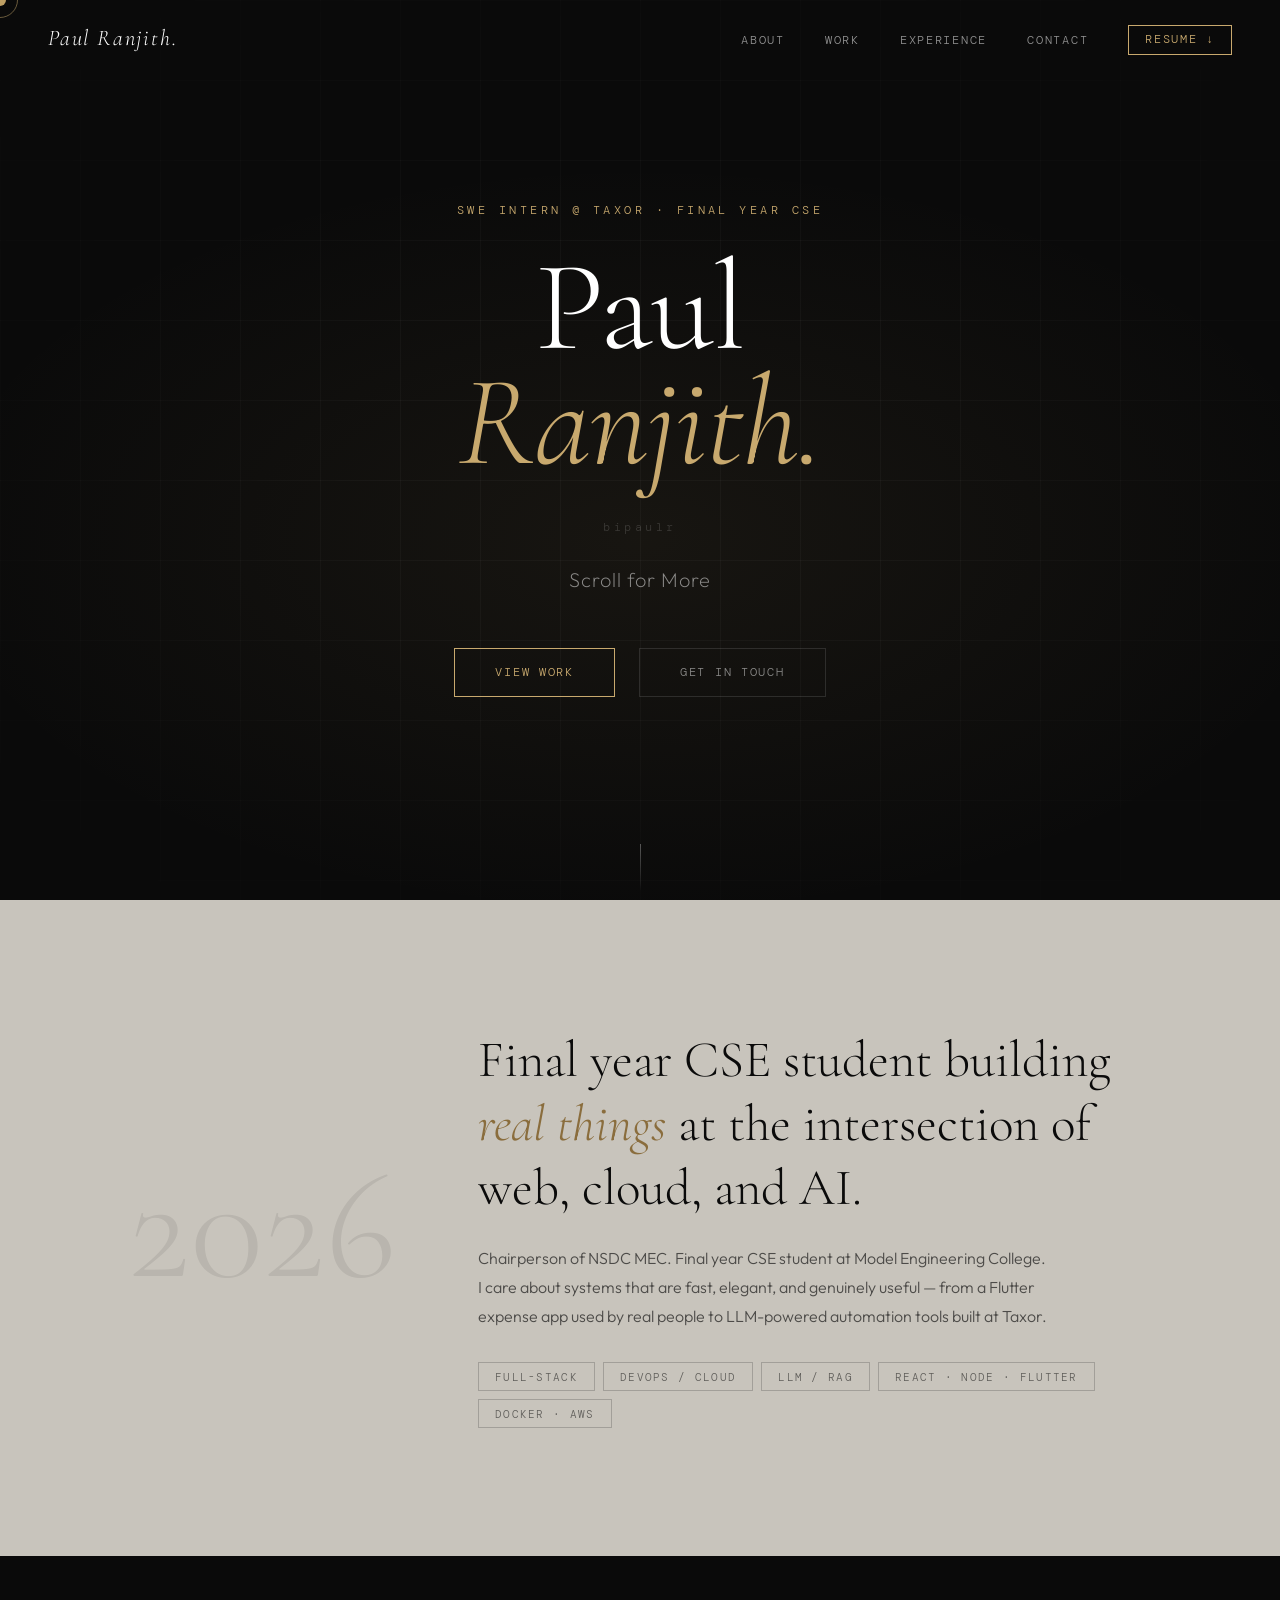
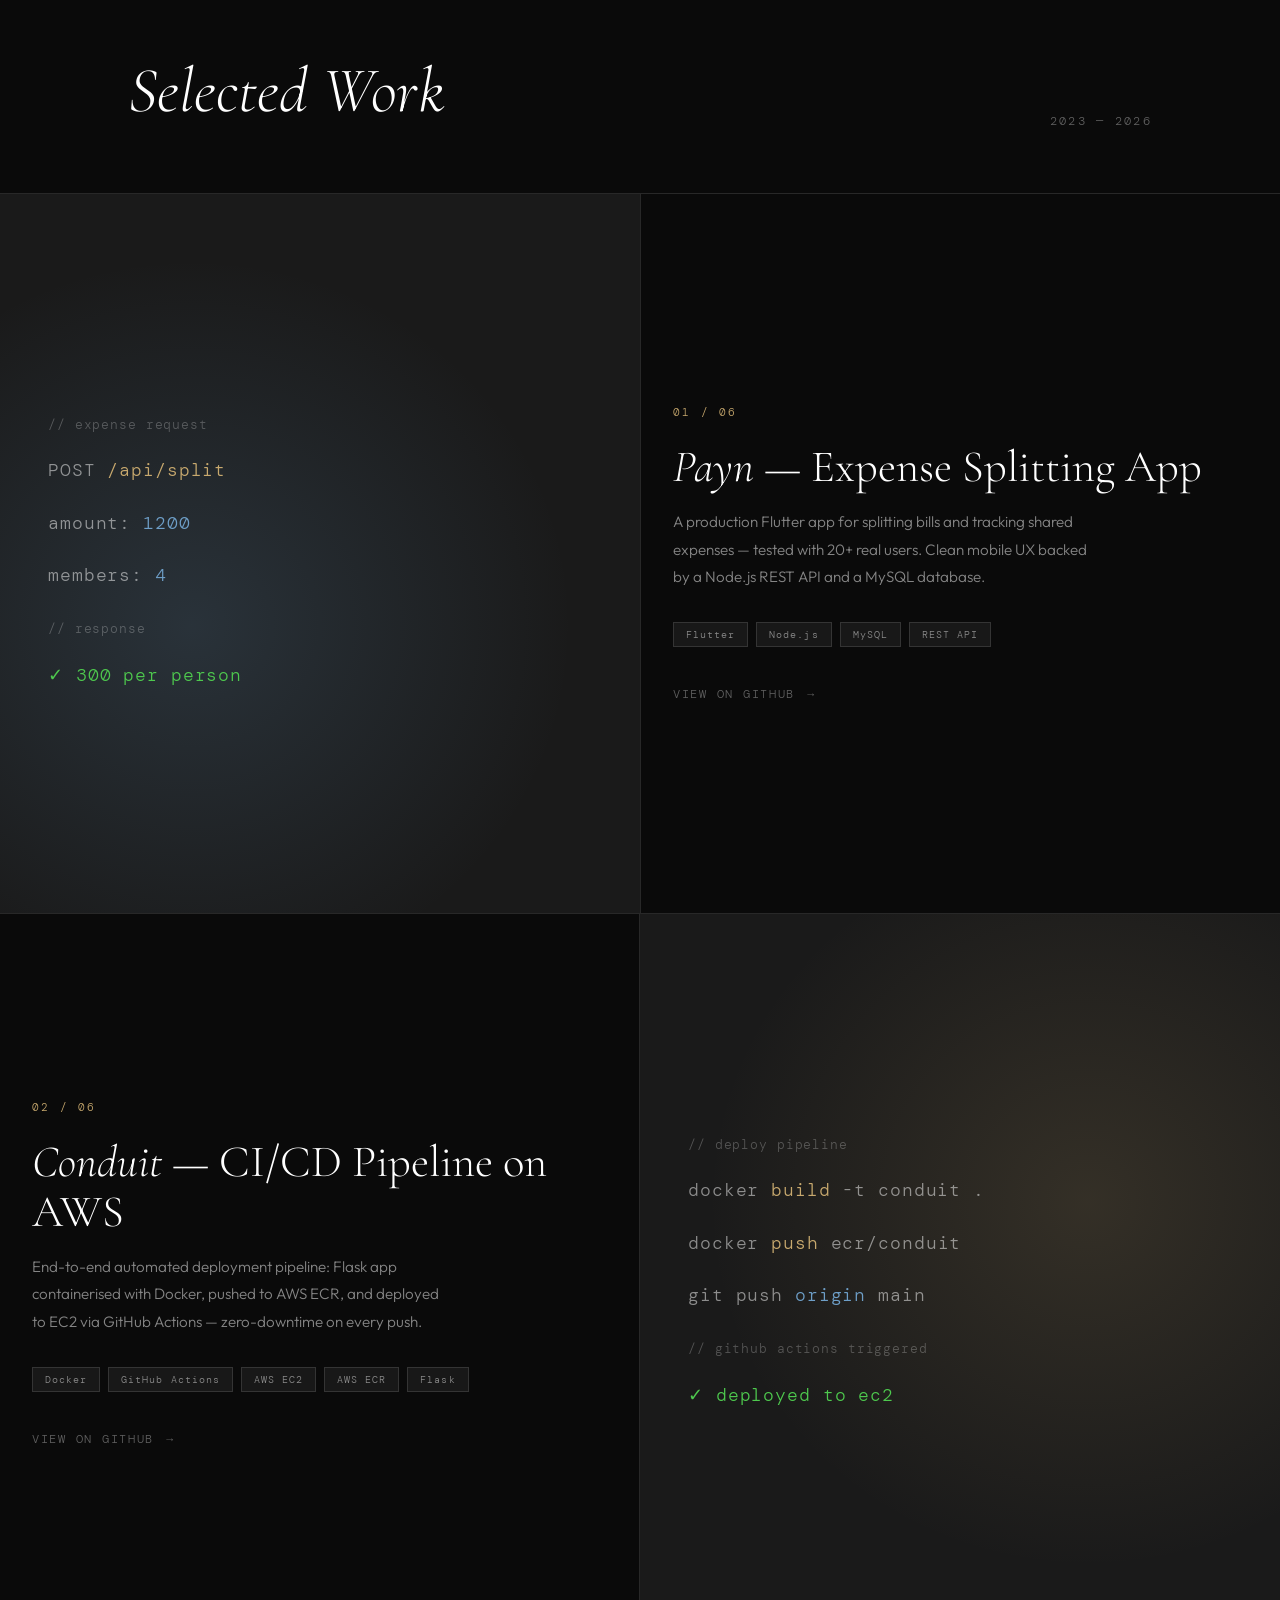
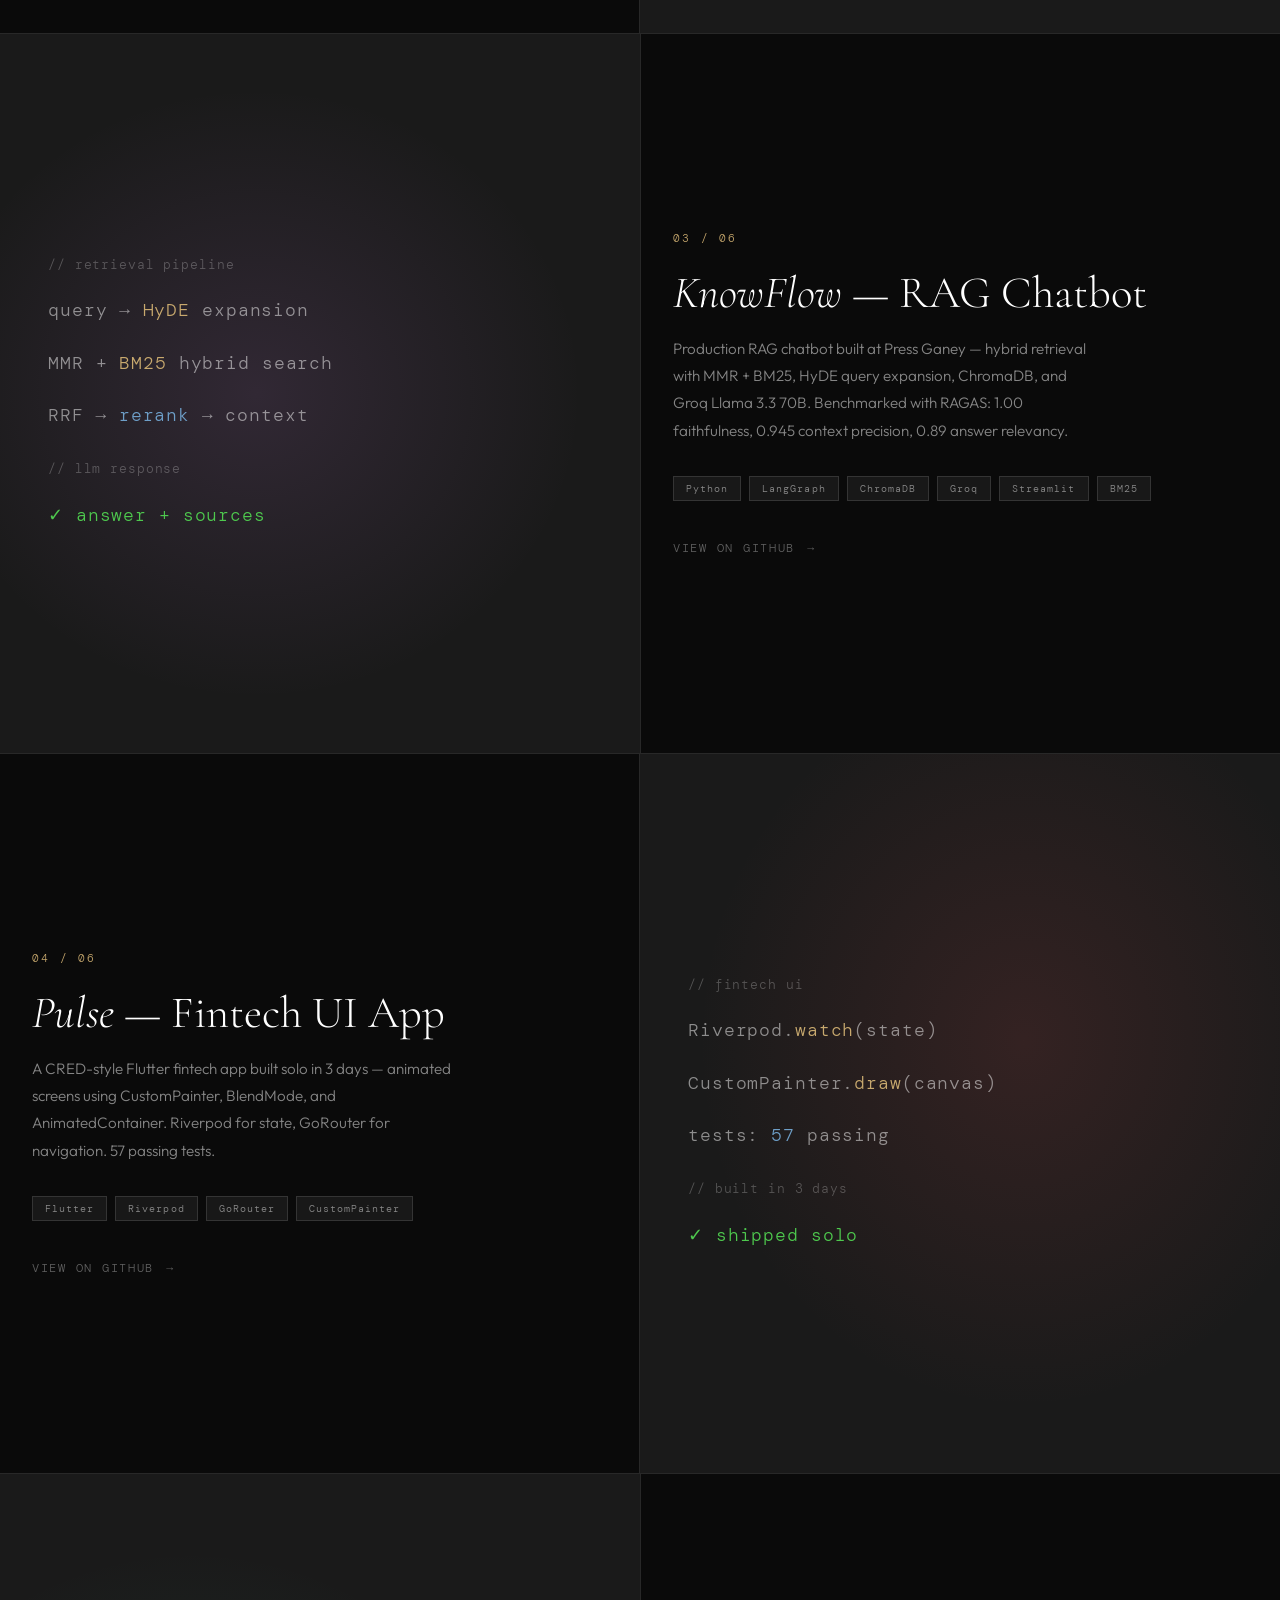
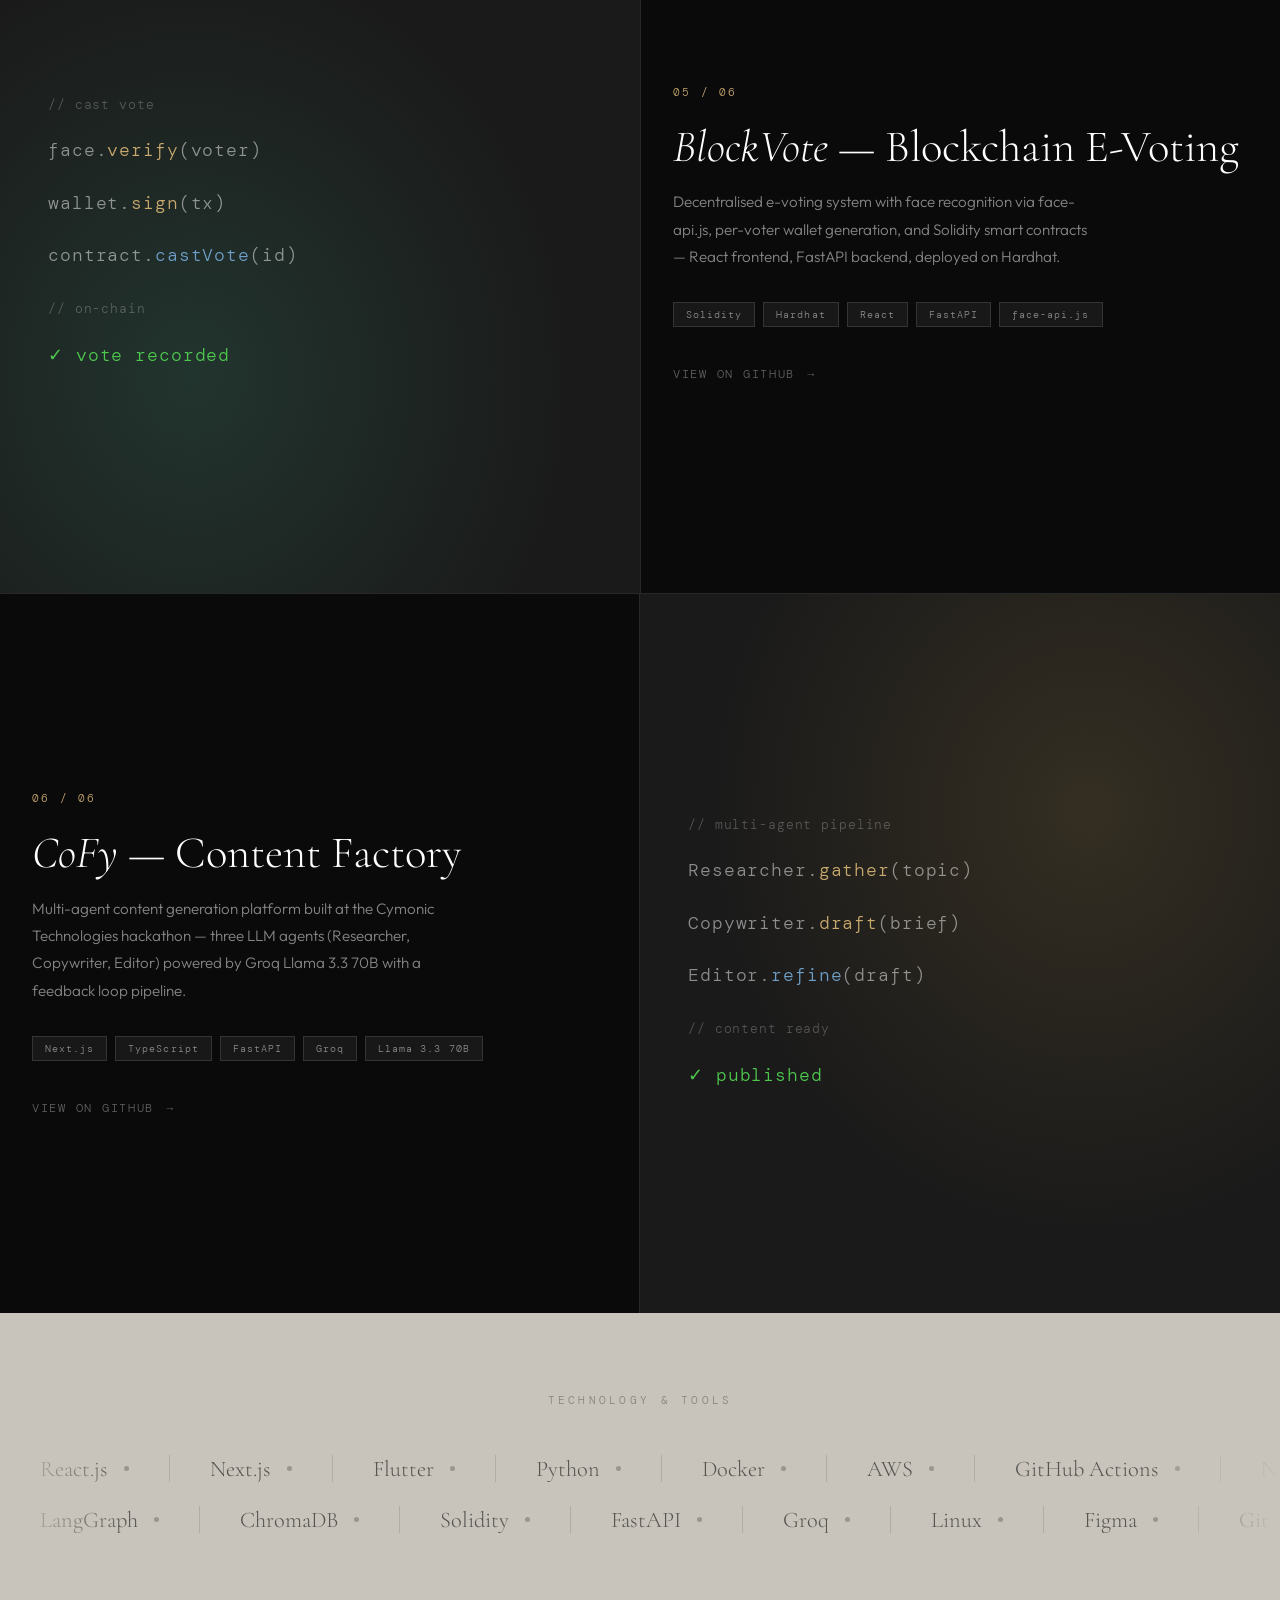
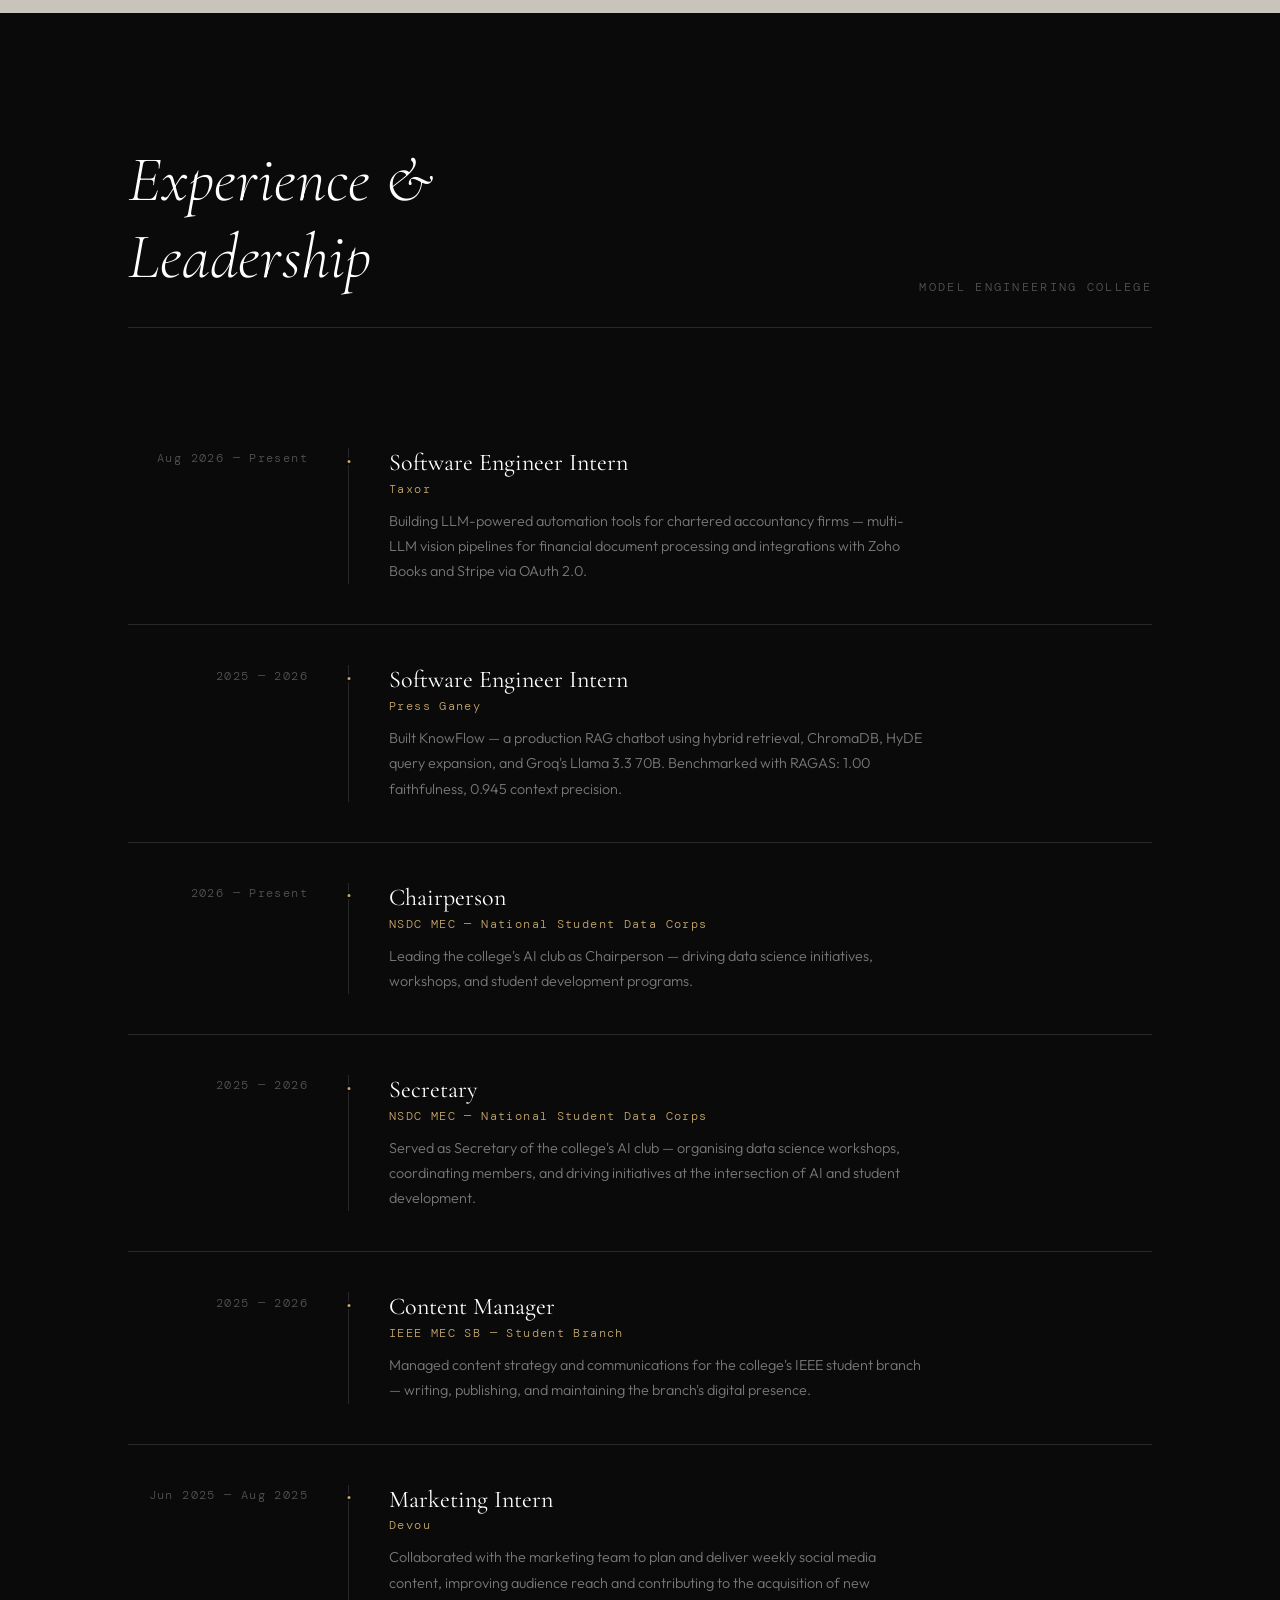
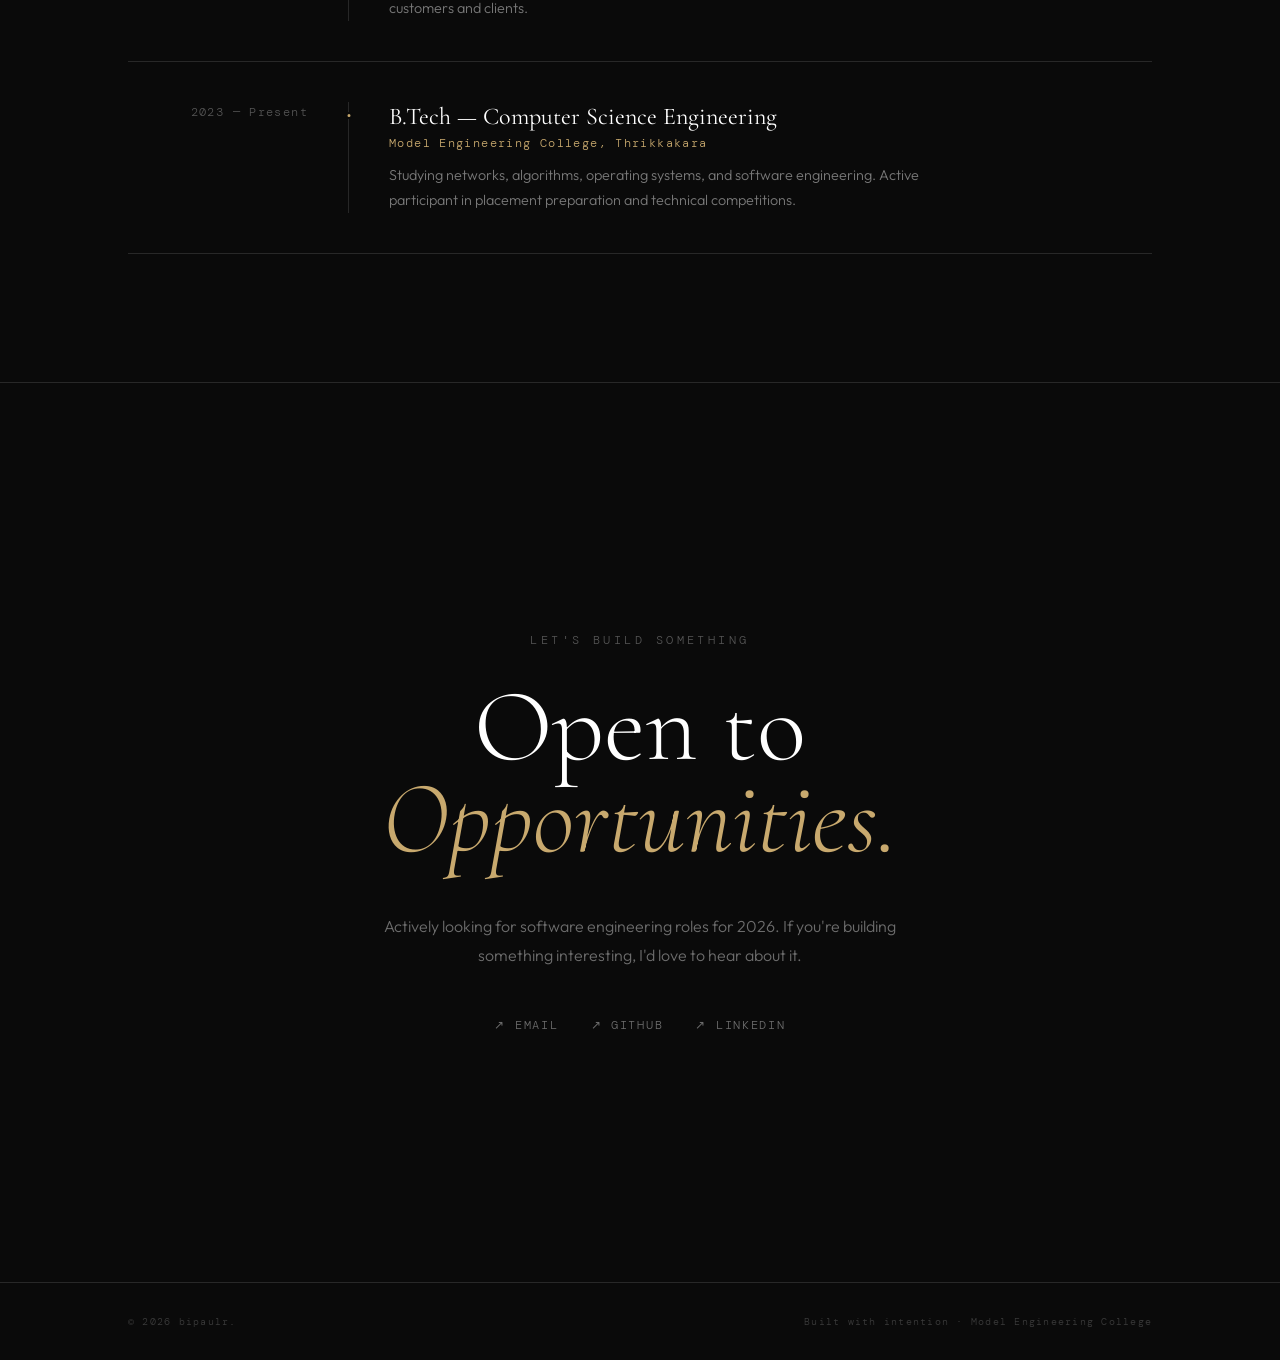
==== commit 84d9ebe9: "new" ====
--- a/index.html
+++ b/index.html
@@ -43,7 +43,6 @@
   .btn-ghost { font-family: var(--mono); font-size: 0.72rem; letter-spacing: 0.15em; text-transform: uppercase; text-decoration: none; padding: 1rem 2.5rem; border: 1px solid var(--line); color: rgba(255,255,255,0.5); background: transparent; transition: all 0.3s ease; cursor: none; }
   .btn-ghost:hover { border-color: rgba(255,255,255,0.4); color: #fff; }
   .hero-scroll-hint { position: absolute; bottom: 0.5rem; left: 50%; transform: translateX(-50%); display: flex; flex-direction: column; align-items: center; gap: 0.5rem; opacity: 0; animation: fadeIn 1s 2s forwards; }
-  .hero-scroll-hint span { font-family: var(--mono); font-size: 0.65rem; letter-spacing: 0.2em; text-transform: uppercase; color: rgba(255,255,255,0.3); }
   .scroll-line { width: 1px; height: 48px; background: linear-gradient(to bottom, rgba(255,255,255,0.3), transparent); animation: scrollPulse 2s 2s infinite; }
   #about { background: var(--paper); color: var(--ink); min-height: 50vh; padding: 8rem 10%; flex-direction: row; align-items: center; gap: 8%; }
   .about-number { font-family: var(--serif); font-size: clamp(6rem, 12vw, 10rem); font-weight: 300; color: rgba(10,10,10,0.08); flex-shrink: 0; line-height: 1; }
@@ -67,8 +66,10 @@
   .project-visual-accent { position: absolute; inset: 0; transition: opacity 0.4s ease; opacity: 0.6; }
   .payn-accent { background: radial-gradient(ellipse at 30% 60%, rgba(110,159,200,0.3) 0%, transparent 60%); }
   .conduit-accent { background: radial-gradient(ellipse at 70% 40%, rgba(200,169,110,0.25) 0%, transparent 60%); }
-  .skilly-accent { background: radial-gradient(ellipse at 50% 50%, rgba(130,200,130,0.2) 0%, transparent 60%); }
   .rag-accent { background: radial-gradient(ellipse at 40% 50%, rgba(180,120,200,0.25) 0%, transparent 60%); }
+  .pulse-accent { background: radial-gradient(ellipse at 60% 40%, rgba(200,80,80,0.25) 0%, transparent 60%); }
+  .blockvote-accent { background: radial-gradient(ellipse at 30% 70%, rgba(80,200,160,0.25) 0%, transparent 60%); }
+  .cofy-accent { background: radial-gradient(ellipse at 70% 30%, rgba(200,160,80,0.25) 0%, transparent 60%); }
   .project-info { padding: 4rem 5%; display: flex; flex-direction: column; justify-content: center; border-left: 1px solid var(--line); }
   .project-panel:nth-child(even) .project-info { border-left: none; border-right: 1px solid var(--line); }
   .project-num { font-family: var(--mono); font-size: 0.68rem; letter-spacing: 0.2em; color: var(--accent); margin-bottom: 1.5rem; }
@@ -148,7 +149,7 @@
   <div class="hero-bg"></div>
   <div class="hero-grid"></div>
   <div class="hero-content">
-    <div class="hero-eyebrow">SWE Intern @ Press Ganey · Final Year CSE</div>
+    <div class="hero-eyebrow">SWE Intern @ Taxor · Final Year CSE</div>
     <h1 class="hero-name">Paul<br><em>Ranjith.</em></h1>
     <p class="hero-handle">bipaulr</p>
     <p class="hero-tagline">Scroll for More</p>
@@ -166,11 +167,11 @@
   <div class="about-number reveal">2026</div>
   <div class="about-text">
     <h2 class="reveal">Final year CSE student building <em>real things</em> at the intersection of web, cloud, and AI.</h2>
-    <p class="reveal" style="transition-delay:0.1s">Chairperson of NSDC MEC. Final year CSE student at Model Engineering College. I care about systems that are fast, elegant, and genuinely useful — from a Flutter expense app used by real people to a production RAG pipeline built during my internship at Press Ganey.</p>
+    <p class="reveal" style="transition-delay:0.1s">Chairperson of NSDC MEC. Final year CSE student at Model Engineering College. I care about systems that are fast, elegant, and genuinely useful — from a Flutter expense app used by real people to LLM-powered automation tools built at Taxor.</p>
     <div class="about-tags reveal" style="transition-delay:0.2s">
       <span class="tag">Full-Stack</span>
       <span class="tag">DevOps / Cloud</span>
-      <span class="tag">NLP / ML</span>
+      <span class="tag">LLM / RAG</span>
       <span class="tag">React · Node · Flutter</span>
       <span class="tag">Docker · AWS</span>
     </div>
@@ -184,6 +185,7 @@
   </div>
   <div class="projects-sequence">
 
+    <!-- Payn -->
     <div class="project-panel">
       <div class="project-visual">
         <div class="project-visual-accent payn-accent"></div>
@@ -197,9 +199,9 @@
         </div>
       </div>
       <div class="project-info">
-        <div class="project-num">01 / 04</div>
+        <div class="project-num">01 / 06</div>
         <h3 class="project-title"><em>Payn</em> — Expense Splitting App</h3>
-        <p class="project-desc">A production Flutter app for splitting bills and tracking shared expenses — tested with real users. Clean mobile UX backed by a Node.js REST API and a MySQL database.</p>
+        <p class="project-desc">A production Flutter app for splitting bills and tracking shared expenses — tested with 20+ real users. Clean mobile UX backed by a Node.js REST API and a MySQL database.</p>
         <div class="project-stack">
           <span class="stack-chip">Flutter</span><span class="stack-chip">Node.js</span><span class="stack-chip">MySQL</span><span class="stack-chip">REST API</span>
         </div>
@@ -207,6 +209,7 @@
       </div>
     </div>
 
+    <!-- Conduit -->
     <div class="project-panel">
       <div class="project-visual">
         <div class="project-visual-accent conduit-accent"></div>
@@ -220,7 +223,7 @@
         </div>
       </div>
       <div class="project-info">
-        <div class="project-num">02 / 04</div>
+        <div class="project-num">02 / 06</div>
         <h3 class="project-title"><em>Conduit</em> — CI/CD Pipeline on AWS</h3>
         <p class="project-desc">End-to-end automated deployment pipeline: Flask app containerised with Docker, pushed to AWS ECR, and deployed to EC2 via GitHub Actions — zero-downtime on every push.</p>
         <div class="project-stack">
@@ -230,29 +233,7 @@
       </div>
     </div>
 
-    <div class="project-panel">
-      <div class="project-visual">
-        <div class="project-visual-accent skilly-accent"></div>
-        <div class="project-visual-inner" style="flex-direction:column;align-items:flex-start;justify-content:center;font-family:'DM Mono',monospace;font-size:1.1rem;line-height:3;padding:3rem;width:100%;letter-spacing:0.05em;">
-          <span style="color:rgba(255,255,255,0.25);font-size:0.8rem;">// resume analysis</span>
-          <span style="color:rgba(255,255,255,0.5);">spaCy.<span style="color:var(--accent);">extract</span>(skills)</span>
-          <span style="color:rgba(255,255,255,0.5);">BERT.<span style="color:var(--accent);">match</span>(ESCO taxonomy)</span>
-          <span style="color:rgba(255,255,255,0.5);">gaps → <span style="color:var(--accent-cold);">ranked</span> suggestions</span>
-          <span style="color:rgba(255,255,255,0.25);font-size:0.8rem;margin-top:0.5rem;">// result</span>
-          <span style="color:#4ec94e;font-size:1.1rem;">✓ role match score</span>
-        </div>
-      </div>
-      <div class="project-info">
-        <div class="project-num">03 / 04</div>
-        <h3 class="project-title"><em>Skilly</em> — AI Resume Analyser</h3>
-        <p class="project-desc">NLP-powered resume intelligence tool using BERT and spaCy to map skills to the ESCO taxonomy — surfacing gaps and matching candidates to role requirements automatically.</p>
-        <div class="project-stack">
-          <span class="stack-chip">React</span><span class="stack-chip">FastAPI</span><span class="stack-chip">HuggingFace BERT</span><span class="stack-chip">spaCy</span><span class="stack-chip">PostgreSQL</span>
-        </div>
-        <a href="#" class="project-link">In Development</a>
-      </div>
-    </div>
-
+    <!-- KnowFlow -->
     <div class="project-panel">
       <div class="project-visual">
         <div class="project-visual-accent rag-accent"></div>
@@ -266,13 +247,85 @@
         </div>
       </div>
       <div class="project-info">
-        <div class="project-num">04 / 04</div>
-        <h3 class="project-title"><em>RAG Chatbot</em> — Press Ganey Internship</h3>
-        <p class="project-desc">Production RAG chatbot built during internship — hybrid retrieval with MMR + BM25, HyDE query expansion, ChromaDB vector storage, and Groq Llama 3.3 70B. Evaluated on faithfulness, answer relevancy, and MRR.</p>
+        <div class="project-num">03 / 06</div>
+        <h3 class="project-title"><em>KnowFlow</em> — RAG Chatbot</h3>
+        <p class="project-desc">Production RAG chatbot built at Press Ganey — hybrid retrieval with MMR + BM25, HyDE query expansion, ChromaDB, and Groq Llama 3.3 70B. Benchmarked with RAGAS: 1.00 faithfulness, 0.945 context precision, 0.89 answer relevancy.</p>
         <div class="project-stack">
           <span class="stack-chip">Python</span><span class="stack-chip">LangGraph</span><span class="stack-chip">ChromaDB</span><span class="stack-chip">Groq</span><span class="stack-chip">Streamlit</span><span class="stack-chip">BM25</span>
         </div>
         <a href="https://github.com/bipaulr/RAG-internship" class="project-link" target="_blank">View on GitHub</a>
+      </div>
+    </div>
+
+    <!-- Pulse -->
+    <div class="project-panel">
+      <div class="project-visual">
+        <div class="project-visual-accent pulse-accent"></div>
+        <div class="project-visual-inner" style="flex-direction:column;align-items:flex-start;justify-content:center;font-family:'DM Mono',monospace;font-size:1.1rem;line-height:3;padding:3rem;width:100%;letter-spacing:0.05em;">
+          <span style="color:rgba(255,255,255,0.25);font-size:0.8rem;">// fintech ui</span>
+          <span style="color:rgba(255,255,255,0.5);">Riverpod.<span style="color:var(--accent);">watch</span>(state)</span>
+          <span style="color:rgba(255,255,255,0.5);">CustomPainter.<span style="color:var(--accent);">draw</span>(canvas)</span>
+          <span style="color:rgba(255,255,255,0.5);">tests: <span style="color:var(--accent-cold);">57</span> passing</span>
+          <span style="color:rgba(255,255,255,0.25);font-size:0.8rem;margin-top:0.5rem;">// built in 3 days</span>
+          <span style="color:#4ec94e;font-size:1.1rem;">✓ shipped solo</span>
+        </div>
+      </div>
+      <div class="project-info">
+        <div class="project-num">04 / 06</div>
+        <h3 class="project-title"><em>Pulse</em> — Fintech UI App</h3>
+        <p class="project-desc">A CRED-style Flutter fintech app built solo in 3 days — animated screens using CustomPainter, BlendMode, and AnimatedContainer. Riverpod for state, GoRouter for navigation. 57 passing tests.</p>
+        <div class="project-stack">
+          <span class="stack-chip">Flutter</span><span class="stack-chip">Riverpod</span><span class="stack-chip">GoRouter</span><span class="stack-chip">CustomPainter</span>
+        </div>
+        <a href="https://github.com/bipaulr" class="project-link" target="_blank">View on GitHub</a>
+      </div>
+    </div>
+
+    <!-- BlockVote -->
+    <div class="project-panel">
+      <div class="project-visual">
+        <div class="project-visual-accent blockvote-accent"></div>
+        <div class="project-visual-inner" style="flex-direction:column;align-items:flex-start;justify-content:center;font-family:'DM Mono',monospace;font-size:1.1rem;line-height:3;padding:3rem;width:100%;letter-spacing:0.05em;">
+          <span style="color:rgba(255,255,255,0.25);font-size:0.8rem;">// cast vote</span>
+          <span style="color:rgba(255,255,255,0.5);">face.<span style="color:var(--accent);">verify</span>(voter)</span>
+          <span style="color:rgba(255,255,255,0.5);">wallet.<span style="color:var(--accent);">sign</span>(tx)</span>
+          <span style="color:rgba(255,255,255,0.5);">contract.<span style="color:var(--accent-cold);">castVote</span>(id)</span>
+          <span style="color:rgba(255,255,255,0.25);font-size:0.8rem;margin-top:0.5rem;">// on-chain</span>
+          <span style="color:#4ec94e;font-size:1.1rem;">✓ vote recorded</span>
+        </div>
+      </div>
+      <div class="project-info">
+        <div class="project-num">05 / 06</div>
+        <h3 class="project-title"><em>BlockVote</em> — Blockchain E-Voting</h3>
+        <p class="project-desc">Decentralised e-voting system with face recognition via face-api.js, per-voter wallet generation, and Solidity smart contracts — React frontend, FastAPI backend, deployed on Hardhat.</p>
+        <div class="project-stack">
+          <span class="stack-chip">Solidity</span><span class="stack-chip">Hardhat</span><span class="stack-chip">React</span><span class="stack-chip">FastAPI</span><span class="stack-chip">face-api.js</span>
+        </div>
+        <a href="https://github.com/bipaulr" class="project-link" target="_blank">View on GitHub</a>
+      </div>
+    </div>
+
+    <!-- CoFy -->
+    <div class="project-panel">
+      <div class="project-visual">
+        <div class="project-visual-accent cofy-accent"></div>
+        <div class="project-visual-inner" style="flex-direction:column;align-items:flex-start;justify-content:center;font-family:'DM Mono',monospace;font-size:1.1rem;line-height:3;padding:3rem;width:100%;letter-spacing:0.05em;">
+          <span style="color:rgba(255,255,255,0.25);font-size:0.8rem;">// multi-agent pipeline</span>
+          <span style="color:rgba(255,255,255,0.5);">Researcher.<span style="color:var(--accent);">gather</span>(topic)</span>
+          <span style="color:rgba(255,255,255,0.5);">Copywriter.<span style="color:var(--accent);">draft</span>(brief)</span>
+          <span style="color:rgba(255,255,255,0.5);">Editor.<span style="color:var(--accent-cold);">refine</span>(draft)</span>
+          <span style="color:rgba(255,255,255,0.25);font-size:0.8rem;margin-top:0.5rem;">// content ready</span>
+          <span style="color:#4ec94e;font-size:1.1rem;">✓ published</span>
+        </div>
+      </div>
+      <div class="project-info">
+        <div class="project-num">06 / 06</div>
+        <h3 class="project-title"><em>CoFy</em> — Content Factory</h3>
+        <p class="project-desc">Multi-agent content generation platform built at the Cymonic Technologies hackathon — three LLM agents (Researcher, Copywriter, Editor) powered by Groq Llama 3.3 70B with a feedback loop pipeline.</p>
+        <div class="project-stack">
+          <span class="stack-chip">Next.js</span><span class="stack-chip">TypeScript</span><span class="stack-chip">FastAPI</span><span class="stack-chip">Groq</span><span class="stack-chip">Llama 3.3 70B</span>
+        </div>
+        <a href="https://github.com/bipaulr" class="project-link" target="_blank">View on GitHub</a>
       </div>
     </div>
 
@@ -283,18 +336,18 @@
   <div class="marquee-label">Technology &amp; Tools</div>
   <div class="marquee-track" style="margin-bottom:1.5rem">
     <div class="marquee-inner">
-      <span class="skill-item">React.js <span class="dot"></span></span><span class="skill-item">Node.js <span class="dot"></span></span><span class="skill-item">Flutter <span class="dot"></span></span><span class="skill-item">Python <span class="dot"></span></span><span class="skill-item">Docker <span class="dot"></span></span><span class="skill-item">AWS <span class="dot"></span></span><span class="skill-item">GitHub Actions <span class="dot"></span></span><span class="skill-item">PostgreSQL <span class="dot"></span></span>
+      <span class="skill-item">React.js <span class="dot"></span></span><span class="skill-item">Next.js <span class="dot"></span></span><span class="skill-item">Flutter <span class="dot"></span></span><span class="skill-item">Python <span class="dot"></span></span><span class="skill-item">Docker <span class="dot"></span></span><span class="skill-item">AWS <span class="dot"></span></span><span class="skill-item">GitHub Actions <span class="dot"></span></span><span class="skill-item">Node.js <span class="dot"></span></span>
     </div>
     <div class="marquee-inner" aria-hidden="true">
-      <span class="skill-item">React.js <span class="dot"></span></span><span class="skill-item">Node.js <span class="dot"></span></span><span class="skill-item">Flutter <span class="dot"></span></span><span class="skill-item">Python <span class="dot"></span></span><span class="skill-item">Docker <span class="dot"></span></span><span class="skill-item">AWS <span class="dot"></span></span><span class="skill-item">GitHub Actions <span class="dot"></span></span><span class="skill-item">PostgreSQL <span class="dot"></span></span>
+      <span class="skill-item">React.js <span class="dot"></span></span><span class="skill-item">Next.js <span class="dot"></span></span><span class="skill-item">Flutter <span class="dot"></span></span><span class="skill-item">Python <span class="dot"></span></span><span class="skill-item">Docker <span class="dot"></span></span><span class="skill-item">AWS <span class="dot"></span></span><span class="skill-item">GitHub Actions <span class="dot"></span></span><span class="skill-item">Node.js <span class="dot"></span></span>
     </div>
   </div>
   <div class="marquee-track">
     <div class="marquee-inner rev">
-      <span class="skill-item">HuggingFace <span class="dot"></span></span><span class="skill-item">spaCy <span class="dot"></span></span><span class="skill-item">ChromaDB <span class="dot"></span></span><span class="skill-item">LangGraph <span class="dot"></span></span><span class="skill-item">Flask <span class="dot"></span></span><span class="skill-item">Linux <span class="dot"></span></span><span class="skill-item">Figma <span class="dot"></span></span><span class="skill-item">Git <span class="dot"></span></span>
+      <span class="skill-item">LangGraph <span class="dot"></span></span><span class="skill-item">ChromaDB <span class="dot"></span></span><span class="skill-item">Solidity <span class="dot"></span></span><span class="skill-item">FastAPI <span class="dot"></span></span><span class="skill-item">Groq <span class="dot"></span></span><span class="skill-item">Linux <span class="dot"></span></span><span class="skill-item">Figma <span class="dot"></span></span><span class="skill-item">Git <span class="dot"></span></span>
     </div>
     <div class="marquee-inner rev" aria-hidden="true">
-      <span class="skill-item">HuggingFace <span class="dot"></span></span><span class="skill-item">spaCy <span class="dot"></span></span><span class="skill-item">ChromaDB <span class="dot"></span></span><span class="skill-item">LangGraph <span class="dot"></span></span><span class="skill-item">Flask <span class="dot"></span></span><span class="skill-item">Linux <span class="dot"></span></span><span class="skill-item">Figma <span class="dot"></span></span><span class="skill-item">Git <span class="dot"></span></span>
+      <span class="skill-item">LangGraph <span class="dot"></span></span><span class="skill-item">ChromaDB <span class="dot"></span></span><span class="skill-item">Solidity <span class="dot"></span></span><span class="skill-item">FastAPI <span class="dot"></span></span><span class="skill-item">Groq <span class="dot"></span></span><span class="skill-item">Linux <span class="dot"></span></span><span class="skill-item">Figma <span class="dot"></span></span><span class="skill-item">Git <span class="dot"></span></span>
     </div>
   </div>
 </section>
@@ -307,12 +360,22 @@
   <div class="timeline">
 
     <div class="timeline-item">
-      <div class="timeline-date">2026 — Present</div>
+      <div class="timeline-date">Aug 2026 — Present</div>
+      <div class="timeline-line"></div>
+      <div class="timeline-content">
+        <div class="timeline-role">Software Engineer Intern</div>
+        <div class="timeline-org">Taxor</div>
+        <div class="timeline-desc">Building LLM-powered automation tools for chartered accountancy firms — multi-LLM vision pipelines for financial document processing and integrations with Zoho Books and Stripe via OAuth 2.0.</div>
+      </div>
+    </div>
+
+    <div class="timeline-item">
+      <div class="timeline-date">2025 — 2026</div>
       <div class="timeline-line"></div>
       <div class="timeline-content">
         <div class="timeline-role">Software Engineer Intern</div>
         <div class="timeline-org">Press Ganey</div>
-        <div class="timeline-desc">Building a production RAG chatbot using hybrid retrieval, ChromaDB, HyDE query expansion, and Groq's Llama 3.3 70B — evaluated with faithfulness, relevancy, and MRR metrics.</div>
+        <div class="timeline-desc">Built KnowFlow — a production RAG chatbot using hybrid retrieval, ChromaDB, HyDE query expansion, and Groq's Llama 3.3 70B. Benchmarked with RAGAS: 1.00 faithfulness, 0.945 context precision.</div>
       </div>
     </div>
 
